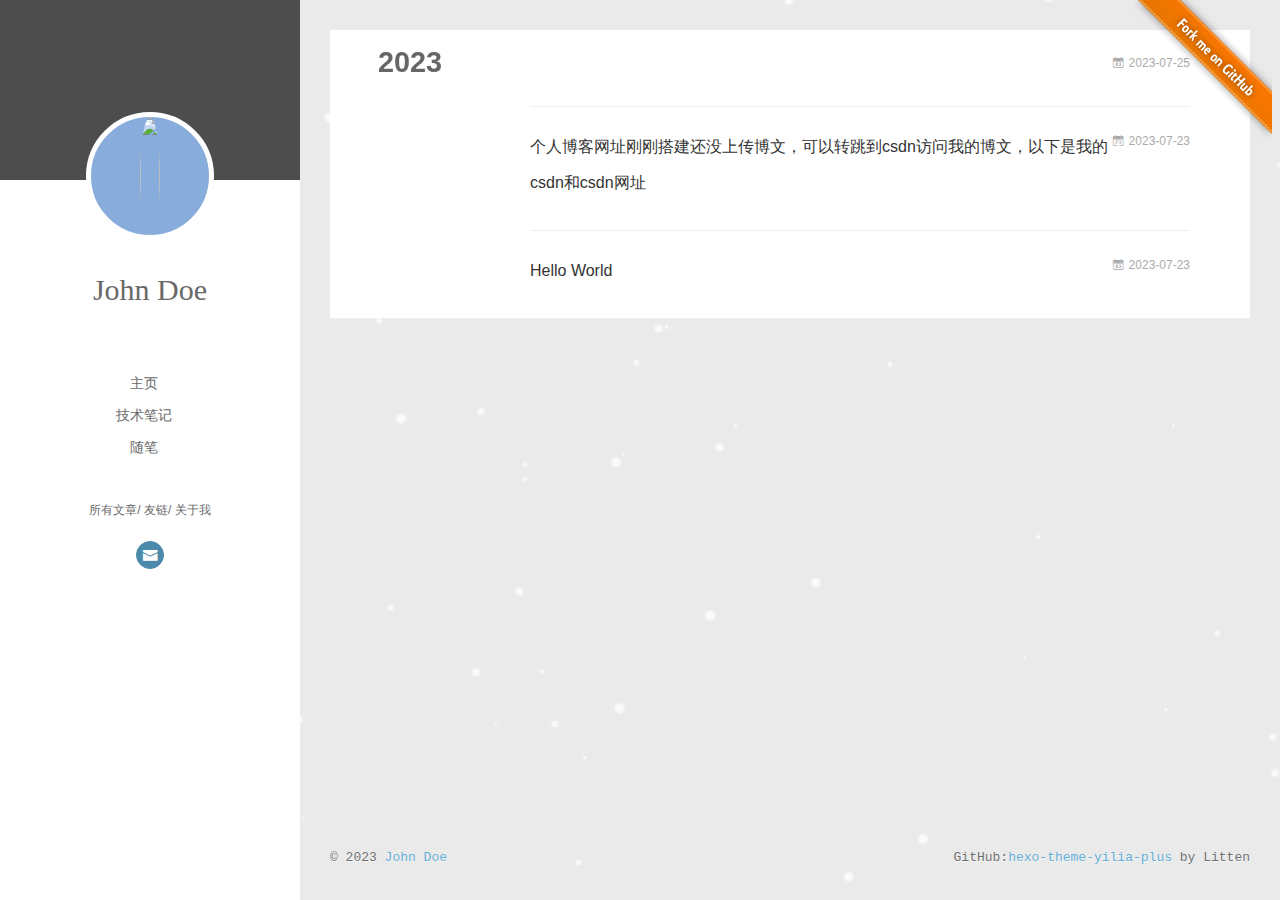
==== archives/index.html @ 444c7e12 "Site updated: 2023-07-25 10:56:53" ====
<!DOCTYPE html>
<html>
<head>
  <meta charset="utf-8">
  
  <meta name="renderer" content="webkit">
  <meta http-equiv="X-UA-Compatible" content="IE=edge" >
  <link rel="dns-prefetch" href="http://example.com">
  <title>Archives | xiaoliu</title>
  <meta name="generator" content="hexo-theme-yilia-plus">
  <meta name="viewport" content="width=device-width, initial-scale=1, maximum-scale=1">
  
  <meta property="og:type" content="website">
<meta property="og:title" content="xiaoliu">
<meta property="og:url" content="http://example.com/archives/index.html">
<meta property="og:site_name" content="xiaoliu">
<meta property="og:locale" content="zh_CN">
<meta property="article:author" content="John Doe">
<meta name="twitter:card" content="summary">
  
    <link rel="alternative" href="/atom.xml" title="xiaoliu" type="application/atom+xml">
  
  
    <link rel="icon" href="/favicon.ico">
  
  
    <link rel="apple-touch-icon" href="/apple-touch-icon-180x180.png">
  
  <link rel="stylesheet" type="text/css" href="/./main.a5fda8.css">
  <style type="text/css">
    
    #container.show {
      background: linear-gradient(200deg,#a0cfe4,#e8c37e);
    }
  </style>
  

  

  
    
 	  <script src="/lib/clickLove.js"></script>
  
  


  

</head>

<body>
  <div id="container" q-class="show:isCtnShow">
    <canvas id="anm-canvas" class="anm-canvas"></canvas>
    <div class="left-col" q-class="show:isShow">
      


<div class="overlay" style="background: #4d4d4d;"></div>
<div class="intrude-less">
	<header id="header" class="inner">
		<a href="/" class="profilepic">
			<img src="/../img/19.jpg" class="js-avatar">
		</a>
		<hgroup>
			<h1 class="header-author"><a href="/">John Doe</a></h1>
		</hgroup>
		

		<nav class="header-menu">
			<ul>
			
				<li><a href="/" target="_blank">主页</a></li>
			
				<li><a href="https://blog.csdn.net/m0_53732433?type=blog" target="_blank">技术笔记</a></li>
			
				<li><a href="/tags/%E9%9A%8F%E7%AC%94/" target="_blank">随笔</a></li>
			
			</ul>
		</nav>
		<nav class="header-smart-menu">
			
				
					<a q-on="click: openSlider(e, 'innerArchive')" href="javascript:void(0)">所有文章</a>
				
			
				
					<a q-on="click: openSlider(e, 'friends')" href="javascript:void(0)">友链</a>
				
			
				
					<a q-on="click: openSlider(e, 'aboutme')" href="javascript:void(0)">关于我</a>
				
			
		</nav>
		<nav class="header-nav">
			<div class="social">
				
					
						<a class="mail" href="mailto:2760598291@qq.com" 
												title="邮件联系" target="_blank"><i class="icon-mail"></i></a>
					
				
			</div>
		
		</nav>
	</header>		
</div>

    </div>
    <div class="mid-col" q-class="show:isShow,hide:isShow|isFalse">
      
      
      <a class="forkMe" style="position:absolute;z-index:999;top:0;right:0.5em;" 
        href="https://github.com/xiaoliu1688" target="_blank">
        <img src="/img/forkme.png"
          class="attachment-full size-full" alt="Fork me on GitHub" data-recalc-dims="1"></a>
      
      
<nav id="mobile-nav">
  	<div class="overlay js-overlay" style="background: #4d4d4d"></div>
	<div class="btnctn js-mobile-btnctn">
  		<div class="slider-trigger list" q-on="click: openSlider(e)"><i class="icon icon-sort"></i></div>
	</div>
	<div class="intrude-less">
		<header id="header" class="inner">
			<div class="profilepic">
				<a href="/">
					<img src="/../img/19.jpg" class="js-avatar">
				</a>
			</div>
			<hgroup>
			  <h1 class="header-author js-header-author">John Doe</h1>
			</hgroup>
			
			
			
				
			
				
			
				
			
			
			
			<nav class="header-nav">
				<div class="social">
					
						
						<a class="mail" target="_blank" 
							href="mailto:2760598291@qq.com" title="邮件联系"><i class="icon-mail"></i></a>
						
					
				</div>
			</nav>

			<nav class="header-menu js-header-menu">
				<ul style="width: 70%">
				
				
					<li style="width: 33.333333333333336%"><a href="/">主页</a></li>
		        
					<li style="width: 33.333333333333336%"><a target="_blank" rel="noopener" href="https://blog.csdn.net/m0_53732433?type=blog">技术笔记</a></li>
		        
					<li style="width: 33.333333333333336%"><a href="/tags/%E9%9A%8F%E7%AC%94/">随笔</a></li>
		        
				</ul>
			</nav>
		</header>				
	</div>
	<div class="mobile-mask" style="display:none" q-show="isShow"></div>
</nav>

      <div id="wrapper" class="body-wrap">
        <div class="menu-l">
          <div class="canvas-wrap">
            <canvas data-colors="#eaeaea" data-sectionHeight="100" data-contentId="js-content" id="myCanvas1"
              class="anm-canvas"></canvas>
          </div>
          <div id="js-content" class="content-ll">
            
  
  
    
    
      
      
      <section class="archives-wrap">
        <div class="archive-year-wrap">
          <a href="/archives/2023" class="archive-year">2023</a>
        </div>
        <div class="archives">
    
    <article class="archive-article archive-type-post">
  <div class="archive-article-inner">
    <header class="archive-article-header">
      	<div class="article-meta">
	      	
<a href="/2023/07/25/%E5%85%B3%E4%BA%8E%E6%88%91%E7%9A%84%E7%BD%91%E5%9D%80/" class="archive-article-date">
        <time datetime="2023-07-24T17:22:08.532Z" itemprop="datePublished"><i class="icon-calendar icon"></i>2023-07-25</time>
</a>

        </div>
    	 

        <div class="article-info info-on-right">
          
          

        </div>
        <div class="clearfix"></div>
    </header>
  </div>
</article>
  
    
    
    <article class="archive-article archive-type-post">
  <div class="archive-article-inner">
    <header class="archive-article-header">
      	<div class="article-meta">
	      	
<a href="/2023/07/23/%E6%88%91%E7%9A%84%E7%AC%AC%E4%B8%80%E7%AF%87%E5%8D%9A%E5%AE%A2/" class="archive-article-date">
        <time datetime="2023-07-23T13:04:51.000Z" itemprop="datePublished"><i class="icon-calendar icon"></i>2023-07-23</time>
</a>

        </div>
    	 
  
    <h1 itemprop="name">
	
	  <a class="archive-article-title" href="/2023/07/23/%E6%88%91%E7%9A%84%E7%AC%AC%E4%B8%80%E7%AF%87%E5%8D%9A%E5%AE%A2/" target="_blank">个人博客网址刚刚搭建还没上传博文，可以转跳到csdn访问我的博文，以下是我的csdn和csdn网址</a>
  
    </h1>
  


        <div class="article-info info-on-right">
          
          

        </div>
        <div class="clearfix"></div>
    </header>
  </div>
</article>
  
    
    
    <article class="archive-article archive-type-post">
  <div class="archive-article-inner">
    <header class="archive-article-header">
      	<div class="article-meta">
	      	
<a href="/2023/07/23/hello-world/" class="archive-article-date">
        <time datetime="2023-07-23T11:55:36.486Z" itemprop="datePublished"><i class="icon-calendar icon"></i>2023-07-23</time>
</a>

        </div>
    	 
  
    <h1 itemprop="name">
	
	  <a class="archive-article-title" href="/2023/07/23/hello-world/" target="_blank">Hello World</a>
  
    </h1>
  


        <div class="article-info info-on-right">
          
          

        </div>
        <div class="clearfix"></div>
    </header>
  </div>
</article>
  
  
    </div></section>
  

    


          </div>
        </div>
      </div>
      <footer id="footer">
  <div class="outer">
    <div id="footer-info">
    	<div class="footer-left">
    		&copy; 2023 <a href="http://example.com/" target="_blank">John Doe</a>
    	</div>
      	<div class="footer-right">
			
			
      		GitHub:<a href="https://github.com/JoeyBling/hexo-theme-yilia-plus" target="_blank">hexo-theme-yilia-plus</a> by Litten
      	</div>
    </div>
  </div>
  
  
	<script src="/lib/busuanzi.pure.js"></script>
	
  
  
	
	<span id="busuanzi_container_site_pv" style="display:none">
		本站总访问量<span id="busuanzi_value_site_pv"></span>次	
	        <span class="post-meta-divider" >|</span>
	</span>
  	<span id="busuanzi_container_site_uv" style='display:none'>
  		本站访客数<span id="busuanzi_value_site_uv"></span>人
  	</span>
  
</footer>

    </div>
    <script>
	var yiliaConfig = {
		mathjax: true,
		isHome: false,
		isPost: false,
		isArchive: true,
		isTag: false,
		isCategory: false,
		open_in_new: true,
		toc_hide_index: true,
		root: "/",
		innerArchive: true,
		showTags: true
	}
</script>

<script>!function(r){function e(t){if(i[t])return i[t].exports;var n=i[t]={exports:{},id:t,loaded:!1};return r[t].call(n.exports,n,n.exports,e),n.loaded=!0,n.exports}var i={};e.m=r,e.c=i,e.p="./",e(0)}([function(t,n,r){r(208),t.exports=r(205)},function(t,n,r){var d=r(3),y=r(46),g=r(26),b=r(27),x=r(47),m="prototype",S=function(t,n,r){var e,i,o,u,c=t&S.F,f=t&S.G,a=t&S.S,s=t&S.P,l=t&S.B,h=f?d:a?d[n]||(d[n]={}):(d[n]||{})[m],v=f?y:y[n]||(y[n]={}),p=v[m]||(v[m]={});for(e in f&&(r=n),r)o=((i=!c&&h&&void 0!==h[e])?h:r)[e],u=l&&i?x(o,d):s&&"function"==typeof o?x(Function.call,o):o,h&&b(h,e,o,t&S.U),v[e]!=o&&g(v,e,u),s&&p[e]!=o&&(p[e]=o)};d.core=y,S.F=1,S.G=2,S.S=4,S.P=8,S.B=16,S.W=32,S.U=64,S.R=128,t.exports=S},function(t,n,r){var e=r(5);t.exports=function(t){if(!e(t))throw TypeError(t+" is not an object!");return t}},function(t,n){var r=t.exports="undefined"!=typeof window&&window.Math==Math?window:"undefined"!=typeof self&&self.Math==Math?self:Function("return this")();"number"==typeof __g&&(__g=r)},function(t,n){t.exports=function(t){try{return!!t()}catch(t){return!0}}},function(t,n){t.exports=function(t){return"object"==typeof t?null!==t:"function"==typeof t}},function(t,n){var r=t.exports="undefined"!=typeof window&&window.Math==Math?window:"undefined"!=typeof self&&self.Math==Math?self:Function("return this")();"number"==typeof __g&&(__g=r)},function(t,n,r){var e=r(118)("wks"),i=r(79),o=r(3).Symbol,u="function"==typeof o;(t.exports=function(t){return e[t]||(e[t]=u&&o[t]||(u?o:i)("Symbol."+t))}).store=e},function(t,n,r){var e=r(49),i=Math.min;t.exports=function(t){return 0<t?i(e(t),9007199254740991):0}},function(t,n){var r={}.hasOwnProperty;t.exports=function(t,n){return r.call(t,n)}},function(t,n,r){t.exports=!r(4)(function(){return 7!=Object.defineProperty({},"a",{get:function(){return 7}}).a})},function(t,n,r){var e=r(2),i=r(174),o=r(53),u=Object.defineProperty;n.f=r(10)?Object.defineProperty:function(t,n,r){if(e(t),n=o(n,!0),e(r),i)try{return u(t,n,r)}catch(t){}if("get"in r||"set"in r)throw TypeError("Accessors not supported!");return"value"in r&&(t[n]=r.value),t}},function(t,n,r){t.exports=!r(20)(function(){return 7!=Object.defineProperty({},"a",{get:function(){return 7}}).a})},function(t,n,r){var e=r(14),i=r(24);t.exports=r(12)?function(t,n,r){return e.f(t,n,i(1,r))}:function(t,n,r){return t[n]=r,t}},function(t,n,r){var e=r(22),i=r(60),o=r(42),u=Object.defineProperty;n.f=r(12)?Object.defineProperty:function(t,n,r){if(e(t),n=o(n,!0),e(r),i)try{return u(t,n,r)}catch(t){}if("get"in r||"set"in r)throw TypeError("Accessors not supported!");return"value"in r&&(t[n]=r.value),t}},function(t,n,r){var e=r(96),i=r(34);t.exports=function(t){return e(i(t))}},function(t,n,r){var e=r(40)("wks"),i=r(25),o=r(6).Symbol,u="function"==typeof o;(t.exports=function(t){return e[t]||(e[t]=u&&o[t]||(u?o:i)("Symbol."+t))}).store=e},function(t,n,r){var e=r(51);t.exports=function(t){return Object(e(t))}},function(t,n){t.exports=function(t){return"object"==typeof t?null!==t:"function"==typeof t}},function(t,n){var r=t.exports={version:"2.6.9"};"number"==typeof __e&&(__e=r)},function(t,n){t.exports=function(t){try{return!!t()}catch(t){return!0}}},function(t,n){t.exports=function(t){if("function"!=typeof t)throw TypeError(t+" is not a function!");return t}},function(t,n,r){var e=r(18);t.exports=function(t){if(!e(t))throw TypeError(t+" is not an object!");return t}},function(t,n){t.exports=!0},function(t,n){t.exports=function(t,n){return{enumerable:!(1&t),configurable:!(2&t),writable:!(4&t),value:n}}},function(t,n){var r=0,e=Math.random();t.exports=function(t){return"Symbol(".concat(void 0===t?"":t,")_",(++r+e).toString(36))}},function(t,n,r){var e=r(11),i=r(75);t.exports=r(10)?function(t,n,r){return e.f(t,n,i(1,r))}:function(t,n,r){return t[n]=r,t}},function(t,n,r){var o=r(3),u=r(26),c=r(30),f=r(79)("src"),e=r(219),i="toString",a=(""+e).split(i);r(46).inspectSource=function(t){return e.call(t)},(t.exports=function(t,n,r,e){var i="function"==typeof r;i&&(c(r,"name")||u(r,"name",n)),t[n]!==r&&(i&&(c(r,f)||u(r,f,t[n]?""+t[n]:a.join(String(n)))),t===o?t[n]=r:e?t[n]?t[n]=r:u(t,n,r):(delete t[n],u(t,n,r)))})(Function.prototype,i,function(){return"function"==typeof this&&this[f]||e.call(this)})},function(t,n,r){var e=r(1),i=r(4),u=r(51),c=/"/g,o=function(t,n,r,e){var i=String(u(t)),o="<"+n;return""!==r&&(o+=" "+r+'="'+String(e).replace(c,"&quot;")+'"'),o+">"+i+"</"+n+">"};t.exports=function(n,t){var r={};r[n]=t(o),e(e.P+e.F*i(function(){var t=""[n]('"');return t!==t.toLowerCase()||3<t.split('"').length}),"String",r)}},function(t,n,r){var e=r(65),i=r(35);t.exports=Object.keys||function(t){return e(t,i)}},function(t,n){var r={}.hasOwnProperty;t.exports=function(t,n){return r.call(t,n)}},function(t,n,r){var e=r(117),i=r(75),o=r(33),u=r(53),c=r(30),f=r(174),a=Object.getOwnPropertyDescriptor;n.f=r(10)?a:function(t,n){if(t=o(t),n=u(n,!0),f)try{return a(t,n)}catch(t){}if(c(t,n))return i(!e.f.call(t,n),t[n])}},function(t,n,r){var e=r(30),i=r(17),o=r(154)("IE_PROTO"),u=Object.prototype;t.exports=Object.getPrototypeOf||function(t){return t=i(t),e(t,o)?t[o]:"function"==typeof t.constructor&&t instanceof t.constructor?t.constructor.prototype:t instanceof Object?u:null}},function(t,n,r){var e=r(116),i=r(51);t.exports=function(t){return e(i(t))}},function(t,n){t.exports=function(t){if(null==t)throw TypeError("Can't call method on  "+t);return t}},function(t,n){t.exports="constructor,hasOwnProperty,isPrototypeOf,propertyIsEnumerable,toLocaleString,toString,valueOf".split(",")},function(t,n){t.exports={}},function(t,n){n.f={}.propertyIsEnumerable},function(t,n,r){var e=r(14).f,i=r(9),o=r(16)("toStringTag");t.exports=function(t,n,r){t&&!i(t=r?t:t.prototype,o)&&e(t,o,{configurable:!0,value:n})}},function(t,n,r){var e=r(40)("keys"),i=r(25);t.exports=function(t){return e[t]||(e[t]=i(t))}},function(t,n,r){var e=r(19),i=r(6),o="__core-js_shared__",u=i[o]||(i[o]={});(t.exports=function(t,n){return u[t]||(u[t]=void 0!==n?n:{})})("versions",[]).push({version:e.version,mode:r(23)?"pure":"global",copyright:"© 2019 Denis Pushkarev (zloirock.ru)"})},function(t,n){var r=Math.ceil,e=Math.floor;t.exports=function(t){return isNaN(t=+t)?0:(0<t?e:r)(t)}},function(t,n,r){var i=r(18);t.exports=function(t,n){if(!i(t))return t;var r,e;if(n&&"function"==typeof(r=t.toString)&&!i(e=r.call(t)))return e;if("function"==typeof(r=t.valueOf)&&!i(e=r.call(t)))return e;if(!n&&"function"==typeof(r=t.toString)&&!i(e=r.call(t)))return e;throw TypeError("Can't convert object to primitive value")}},function(t,n,r){var e=r(6),i=r(19),o=r(23),u=r(44),c=r(14).f;t.exports=function(t){var n=i.Symbol||(i.Symbol=o?{}:e.Symbol||{});"_"==t.charAt(0)||t in n||c(n,t,{value:u.f(t)})}},function(t,n,r){n.f=r(16)},function(t,n){var r={}.toString;t.exports=function(t){return r.call(t).slice(8,-1)}},function(t,n){var r=t.exports={version:"2.6.9"};"number"==typeof __e&&(__e=r)},function(t,n,r){var o=r(21);t.exports=function(e,i,t){if(o(e),void 0===i)return e;switch(t){case 1:return function(t){return e.call(i,t)};case 2:return function(t,n){return e.call(i,t,n)};case 3:return function(t,n,r){return e.call(i,t,n,r)}}return function(){return e.apply(i,arguments)}}},function(t,n,r){"use strict";var e=r(4);t.exports=function(t,n){return!!t&&e(function(){n?t.call(null,function(){},1):t.call(null)})}},function(t,n){var r=Math.ceil,e=Math.floor;t.exports=function(t){return isNaN(t=+t)?0:(0<t?e:r)(t)}},function(t,n,r){var x=r(47),m=r(116),S=r(17),w=r(8),e=r(138);t.exports=function(l,t){var h=1==l,v=2==l,p=3==l,d=4==l,y=6==l,g=5==l||y,b=t||e;return function(t,n,r){for(var e,i,o=S(t),u=m(o),c=x(n,r,3),f=w(u.length),a=0,s=h?b(t,f):v?b(t,0):void 0;a<f;a++)if((g||a in u)&&(i=c(e=u[a],a,o),l))if(h)s[a]=i;else if(i)switch(l){case 3:return!0;case 5:return e;case 6:return a;case 2:s.push(e)}else if(d)return!1;return y?-1:p||d?d:s}}},function(t,n){t.exports=function(t){if(null==t)throw TypeError("Can't call method on  "+t);return t}},function(t,n,r){var i=r(1),o=r(46),u=r(4);t.exports=function(t,n){var r=(o.Object||{})[t]||Object[t],e={};e[t]=n(r),i(i.S+i.F*u(function(){r(1)}),"Object",e)}},function(t,n,r){var i=r(5);t.exports=function(t,n){if(!i(t))return t;var r,e;if(n&&"function"==typeof(r=t.toString)&&!i(e=r.call(t)))return e;if("function"==typeof(r=t.valueOf)&&!i(e=r.call(t)))return e;if(!n&&"function"==typeof(r=t.toString)&&!i(e=r.call(t)))return e;throw TypeError("Can't convert object to primitive value")}},function(t,n,r){var d=r(6),y=r(19),g=r(93),b=r(13),x=r(9),m="prototype",S=function(t,n,r){var e,i,o,u=t&S.F,c=t&S.G,f=t&S.S,a=t&S.P,s=t&S.B,l=t&S.W,h=c?y:y[n]||(y[n]={}),v=h[m],p=c?d:f?d[n]:(d[n]||{})[m];for(e in c&&(r=n),r)(i=!u&&p&&void 0!==p[e])&&x(h,e)||(o=i?p[e]:r[e],h[e]=c&&"function"!=typeof p[e]?r[e]:s&&i?g(o,d):l&&p[e]==o?function(e){var t=function(t,n,r){if(this instanceof e){switch(arguments.length){case 0:return new e;case 1:return new e(t);case 2:return new e(t,n)}return new e(t,n,r)}return e.apply(this,arguments)};return t[m]=e[m],t}(o):a&&"function"==typeof o?g(Function.call,o):o,a&&((h.virtual||(h.virtual={}))[e]=o,t&S.R&&v&&!v[e]&&b(v,e,o)))};S.F=1,S.G=2,S.S=4,S.P=8,S.B=16,S.W=32,S.U=64,S.R=128,t.exports=S},function(t,n,r){var e=r(34);t.exports=function(t){return Object(e(t))}},function(t,n,r){var o=r(196),e=r(1),i=r(118)("metadata"),u=i.store||(i.store=new(r(200))),c=function(t,n,r){var e=u.get(t);if(!e){if(!r)return;u.set(t,e=new o)}var i=e.get(n);if(!i){if(!r)return;e.set(n,i=new o)}return i};t.exports={store:u,map:c,has:function(t,n,r){var e=c(n,r,!1);return void 0!==e&&e.has(t)},get:function(t,n,r){var e=c(n,r,!1);return void 0===e?void 0:e.get(t)},set:function(t,n,r,e){c(r,e,!0).set(t,n)},keys:function(t,n){var r=c(t,n,!1),e=[];return r&&r.forEach(function(t,n){e.push(n)}),e},key:function(t){return void 0===t||"symbol"==typeof t?t:String(t)},exp:function(t){e(e.S,"Reflect",t)}}},function(t,n,r){"use strict";if(r(10)){var g=r(68),b=r(3),x=r(4),m=r(1),S=r(132),e=r(159),h=r(47),w=r(70),i=r(75),_=r(26),o=r(76),u=r(49),O=r(8),E=r(194),c=r(78),f=r(53),a=r(30),M=r(81),P=r(5),v=r(17),p=r(145),j=r(72),F=r(32),A=r(73).f,d=r(161),s=r(79),l=r(7),y=r(50),I=r(120),L=r(119),N=r(162),T=r(82),k=r(125),R=r(77),C=r(137),D=r(166),G=r(11),W=r(31),U=G.f,V=W.f,B=b.RangeError,q=b.TypeError,z=b.Uint8Array,K="ArrayBuffer",H="Shared"+K,J="BYTES_PER_ELEMENT",$="prototype",Y=Array[$],X=e.ArrayBuffer,Q=e.DataView,Z=y(0),tt=y(2),nt=y(3),rt=y(4),et=y(5),it=y(6),ot=I(!0),ut=I(!1),ct=N.values,ft=N.keys,at=N.entries,st=Y.lastIndexOf,lt=Y.reduce,ht=Y.reduceRight,vt=Y.join,pt=Y.sort,dt=Y.slice,yt=Y.toString,gt=Y.toLocaleString,bt=l("iterator"),xt=l("toStringTag"),mt=s("typed_constructor"),St=s("def_constructor"),wt=S.CONSTR,_t=S.TYPED,Ot=S.VIEW,Et="Wrong length!",Mt=y(1,function(t,n){return It(L(t,t[St]),n)}),Pt=x(function(){return 1===new z(new Uint16Array([1]).buffer)[0]}),jt=!!z&&!!z[$].set&&x(function(){new z(1).set({})}),Ft=function(t,n){var r=u(t);if(r<0||r%n)throw B("Wrong offset!");return r},At=function(t){if(P(t)&&_t in t)return t;throw q(t+" is not a typed array!")},It=function(t,n){if(!(P(t)&&mt in t))throw q("It is not a typed array constructor!");return new t(n)},Lt=function(t,n){return Nt(L(t,t[St]),n)},Nt=function(t,n){for(var r=0,e=n.length,i=It(t,e);r<e;)i[r]=n[r++];return i},Tt=function(t,n,r){U(t,n,{get:function(){return this._d[r]}})},kt=function(t){var n,r,e,i,o,u,c=v(t),f=arguments.length,a=1<f?arguments[1]:void 0,s=void 0!==a,l=d(c);if(null!=l&&!p(l)){for(u=l.call(c),e=[],n=0;!(o=u.next()).done;n++)e.push(o.value);c=e}for(s&&2<f&&(a=h(a,arguments[2],2)),n=0,r=O(c.length),i=It(this,r);n<r;n++)i[n]=s?a(c[n],n):c[n];return i},Rt=function(){for(var t=0,n=arguments.length,r=It(this,n);t<n;)r[t]=arguments[t++];return r},Ct=!!z&&x(function(){gt.call(new z(1))}),Dt=function(){return gt.apply(Ct?dt.call(At(this)):At(this),arguments)},Gt={copyWithin:function(t,n){return D.call(At(this),t,n,2<arguments.length?arguments[2]:void 0)},every:function(t){return rt(At(this),t,1<arguments.length?arguments[1]:void 0)},fill:function(t){return C.apply(At(this),arguments)},filter:function(t){return Lt(this,tt(At(this),t,1<arguments.length?arguments[1]:void 0))},find:function(t){return et(At(this),t,1<arguments.length?arguments[1]:void 0)},findIndex:function(t){return it(At(this),t,1<arguments.length?arguments[1]:void 0)},forEach:function(t){Z(At(this),t,1<arguments.length?arguments[1]:void 0)},indexOf:function(t){return ut(At(this),t,1<arguments.length?arguments[1]:void 0)},includes:function(t){return ot(At(this),t,1<arguments.length?arguments[1]:void 0)},join:function(t){return vt.apply(At(this),arguments)},lastIndexOf:function(t){return st.apply(At(this),arguments)},map:function(t){return Mt(At(this),t,1<arguments.length?arguments[1]:void 0)},reduce:function(t){return lt.apply(At(this),arguments)},reduceRight:function(t){return ht.apply(At(this),arguments)},reverse:function(){for(var t,n=this,r=At(n).length,e=Math.floor(r/2),i=0;i<e;)t=n[i],n[i++]=n[--r],n[r]=t;return n},some:function(t){return nt(At(this),t,1<arguments.length?arguments[1]:void 0)},sort:function(t){return pt.call(At(this),t)},subarray:function(t,n){var r=At(this),e=r.length,i=c(t,e);return new(L(r,r[St]))(r.buffer,r.byteOffset+i*r.BYTES_PER_ELEMENT,O((void 0===n?e:c(n,e))-i))}},Wt=function(t,n){return Lt(this,dt.call(At(this),t,n))},Ut=function(t){At(this);var n=Ft(arguments[1],1),r=this.length,e=v(t),i=O(e.length),o=0;if(r<i+n)throw B(Et);for(;o<i;)this[n+o]=e[o++]},Vt={entries:function(){return at.call(At(this))},keys:function(){return ft.call(At(this))},values:function(){return ct.call(At(this))}},Bt=function(t,n){return P(t)&&t[_t]&&"symbol"!=typeof n&&n in t&&String(+n)==String(n)},qt=function(t,n){return Bt(t,n=f(n,!0))?i(2,t[n]):V(t,n)},zt=function(t,n,r){return!(Bt(t,n=f(n,!0))&&P(r)&&a(r,"value"))||a(r,"get")||a(r,"set")||r.configurable||a(r,"writable")&&!r.writable||a(r,"enumerable")&&!r.enumerable?U(t,n,r):(t[n]=r.value,t)};wt||(W.f=qt,G.f=zt),m(m.S+m.F*!wt,"Object",{getOwnPropertyDescriptor:qt,defineProperty:zt}),x(function(){yt.call({})})&&(yt=gt=function(){return vt.call(this)});var Kt=o({},Gt);o(Kt,Vt),_(Kt,bt,Vt.values),o(Kt,{slice:Wt,set:Ut,constructor:function(){},toString:yt,toLocaleString:Dt}),Tt(Kt,"buffer","b"),Tt(Kt,"byteOffset","o"),Tt(Kt,"byteLength","l"),Tt(Kt,"length","e"),U(Kt,xt,{get:function(){return this[_t]}}),t.exports=function(t,l,n,o){var h=t+((o=!!o)?"Clamped":"")+"Array",r="get"+t,u="set"+t,v=b[h],c=v||{},e=v&&F(v),i=!v||!S.ABV,f={},a=v&&v[$],p=function(t,i){U(t,i,{get:function(){return t=i,(n=this._d).v[r](t*l+n.o,Pt);var t,n},set:function(t){return n=i,r=t,e=this._d,o&&(r=(r=Math.round(r))<0?0:255<r?255:255&r),void e.v[u](n*l+e.o,r,Pt);var n,r,e},enumerable:!0})};i?(v=n(function(t,n,r,e){w(t,v,h,"_d");var i,o,u,c,f=0,a=0;if(P(n)){if(!(n instanceof X||(c=M(n))==K||c==H))return _t in n?Nt(v,n):kt.call(v,n);i=n,a=Ft(r,l);var s=n.byteLength;if(void 0===e){if(s%l)throw B(Et);if((o=s-a)<0)throw B(Et)}else if(s<(o=O(e)*l)+a)throw B(Et);u=o/l}else u=E(n),i=new X(o=u*l);for(_(t,"_d",{b:i,o:a,l:o,e:u,v:new Q(i)});f<u;)p(t,f++)}),a=v[$]=j(Kt),_(a,"constructor",v)):x(function(){v(1)})&&x(function(){new v(-1)})&&k(function(t){new v,new v(null),new v(1.5),new v(t)},!0)||(v=n(function(t,n,r,e){var i;return w(t,v,h),P(n)?n instanceof X||(i=M(n))==K||i==H?void 0!==e?new c(n,Ft(r,l),e):void 0!==r?new c(n,Ft(r,l)):new c(n):_t in n?Nt(v,n):kt.call(v,n):new c(E(n))}),Z(e!==Function.prototype?A(c).concat(A(e)):A(c),function(t){t in v||_(v,t,c[t])}),v[$]=a,g||(a.constructor=v));var s=a[bt],d=!!s&&("values"==s.name||null==s.name),y=Vt.values;_(v,mt,!0),_(a,_t,h),_(a,Ot,!0),_(a,St,v),(o?new v(1)[xt]==h:xt in a)||U(a,xt,{get:function(){return h}}),f[h]=v,m(m.G+m.W+m.F*(v!=c),f),m(m.S,h,{BYTES_PER_ELEMENT:l}),m(m.S+m.F*x(function(){c.of.call(v,1)}),h,{from:kt,of:Rt}),J in a||_(a,J,l),m(m.P,h,Gt),R(h),m(m.P+m.F*jt,h,{set:Ut}),m(m.P+m.F*!d,h,Vt),g||a.toString==yt||(a.toString=yt),m(m.P+m.F*x(function(){new v(1).slice()}),h,{slice:Wt}),m(m.P+m.F*(x(function(){return[1,2].toLocaleString()!=new v([1,2]).toLocaleString()})||!x(function(){a.toLocaleString.call([1,2])})),h,{toLocaleString:Dt}),T[h]=d?s:y,g||d||_(a,bt,y)}}else t.exports=function(){}},function(t,n){var r={}.toString;t.exports=function(t){return r.call(t).slice(8,-1)}},function(t,n,r){var e=r(18),i=r(6).document,o=e(i)&&e(i.createElement);t.exports=function(t){return o?i.createElement(t):{}}},function(t,n,r){t.exports=!r(12)&&!r(20)(function(){return 7!=Object.defineProperty(r(59)("div"),"a",{get:function(){return 7}}).a})},function(t,n,r){"use strict";var x=r(23),m=r(54),S=r(66),w=r(13),_=r(36),O=r(98),E=r(38),M=r(104),P=r(16)("iterator"),j=!([].keys&&"next"in[].keys()),F="values",A=function(){return this};t.exports=function(t,n,r,e,i,o,u){O(r,n,e);var c,f,a,s=function(t){if(!j&&t in p)return p[t];switch(t){case"keys":case F:return function(){return new r(this,t)}}return function(){return new r(this,t)}},l=n+" Iterator",h=i==F,v=!1,p=t.prototype,d=p[P]||p["@@iterator"]||i&&p[i],y=d||s(i),g=i?h?s("entries"):y:void 0,b="Array"==n&&p.entries||d;if(b&&((a=M(b.call(new t)))!==Object.prototype&&a.next&&(E(a,l,!0),x||"function"==typeof a[P]||w(a,P,A))),h&&d&&d.name!==F&&(v=!0,y=function(){return d.call(this)}),x&&!u||!j&&!v&&p[P]||w(p,P,y),_[n]=y,_[l]=A,i)if(c={values:h?y:s(F),keys:o?y:s("keys"),entries:g},u)for(f in c)f in p||S(p,f,c[f]);else m(m.P+m.F*(j||v),n,c);return c}},function(t,n,e){var i=e(22),o=e(101),u=e(35),c=e(39)("IE_PROTO"),f=function(){},a="prototype",s=function(){var t,n=e(59)("iframe"),r=u.length;for(n.style.display="none",e(95).appendChild(n),n.src="javascript:",(t=n.contentWindow.document).open(),t.write("<script>document.F=Object<\/script>"),t.close(),s=t.F;r--;)delete s[a][u[r]];return s()};t.exports=Object.create||function(t,n){var r;return null!==t?(f[a]=i(t),r=new f,f[a]=null,r[c]=t):r=s(),void 0===n?r:o(r,n)}},function(t,n,r){var e=r(65),i=r(35).concat("length","prototype");n.f=Object.getOwnPropertyNames||function(t){return e(t,i)}},function(t,n){n.f=Object.getOwnPropertySymbols},function(t,n,r){var u=r(9),c=r(15),f=r(92)(!1),a=r(39)("IE_PROTO");t.exports=function(t,n){var r,e=c(t),i=0,o=[];for(r in e)r!=a&&u(e,r)&&o.push(r);for(;n.length>i;)u(e,r=n[i++])&&(~f(o,r)||o.push(r));return o}},function(t,n,r){t.exports=r(13)},function(t,n,r){var e=r(7)("unscopables"),i=Array.prototype;null==i[e]&&r(26)(i,e,{}),t.exports=function(t){i[e][t]=!0}},function(t,n){t.exports=!1},function(t,n,r){var e=r(79)("meta"),i=r(5),o=r(30),u=r(11).f,c=0,f=Object.isExtensible||function(){return!0},a=!r(4)(function(){return f(Object.preventExtensions({}))}),s=function(t){u(t,e,{value:{i:"O"+ ++c,w:{}}})},l=t.exports={KEY:e,NEED:!1,fastKey:function(t,n){if(!i(t))return"symbol"==typeof t?t:("string"==typeof t?"S":"P")+t;if(!o(t,e)){if(!f(t))return"F";if(!n)return"E";s(t)}return t[e].i},getWeak:function(t,n){if(!o(t,e)){if(!f(t))return!0;if(!n)return!1;s(t)}return t[e].w},onFreeze:function(t){return a&&l.NEED&&f(t)&&!o(t,e)&&s(t),t}}},function(t,n){t.exports=function(t,n,r,e){if(!(t instanceof n)||void 0!==e&&e in t)throw TypeError(r+": incorrect invocation!");return t}},function(t,n,r){var h=r(47),v=r(177),p=r(145),d=r(2),y=r(8),g=r(161),b={},x={};(n=t.exports=function(t,n,r,e,i){var o,u,c,f,a=i?function(){return t}:g(t),s=h(r,e,n?2:1),l=0;if("function"!=typeof a)throw TypeError(t+" is not iterable!");if(p(a)){for(o=y(t.length);l<o;l++)if((f=n?s(d(u=t[l])[0],u[1]):s(t[l]))===b||f===x)return f}else for(c=a.call(t);!(u=c.next()).done;)if((f=v(c,s,u.value,n))===b||f===x)return f}).BREAK=b,n.RETURN=x},function(t,n,e){var i=e(2),o=e(183),u=e(141),c=e(154)("IE_PROTO"),f=function(){},a="prototype",s=function(){var t,n=e(140)("iframe"),r=u.length;for(n.style.display="none",e(143).appendChild(n),n.src="javascript:",(t=n.contentWindow.document).open(),t.write("<script>document.F=Object<\/script>"),t.close(),s=t.F;r--;)delete s[a][u[r]];return s()};t.exports=Object.create||function(t,n){var r;return null!==t?(f[a]=i(t),r=new f,f[a]=null,r[c]=t):r=s(),void 0===n?r:o(r,n)}},function(t,n,r){var e=r(185),i=r(141).concat("length","prototype");n.f=Object.getOwnPropertyNames||function(t){return e(t,i)}},function(t,n,r){var e=r(185),i=r(141);t.exports=Object.keys||function(t){return e(t,i)}},function(t,n){t.exports=function(t,n){return{enumerable:!(1&t),configurable:!(2&t),writable:!(4&t),value:n}}},function(t,n,r){var i=r(27);t.exports=function(t,n,r){for(var e in n)i(t,e,n[e],r);return t}},function(t,n,r){"use strict";var e=r(3),i=r(11),o=r(10),u=r(7)("species");t.exports=function(t){var n=e[t];o&&n&&!n[u]&&i.f(n,u,{configurable:!0,get:function(){return this}})}},function(t,n,r){var e=r(49),i=Math.max,o=Math.min;t.exports=function(t,n){return(t=e(t))<0?i(t+n,0):o(t,n)}},function(t,n){var r=0,e=Math.random();t.exports=function(t){return"Symbol(".concat(void 0===t?"":t,")_",(++r+e).toString(36))}},function(t,n,r){var e=r(5);t.exports=function(t,n){if(!e(t)||t._t!==n)throw TypeError("Incompatible receiver, "+n+" required!");return t}},function(t,n,r){var i=r(45),o=r(7)("toStringTag"),u="Arguments"==i(function(){return arguments}());t.exports=function(t){var n,r,e;return void 0===t?"Undefined":null===t?"Null":"string"==typeof(r=function(t,n){try{return t[n]}catch(t){}}(n=Object(t),o))?r:u?i(n):"Object"==(e=i(n))&&"function"==typeof n.callee?"Arguments":e}},function(t,n){t.exports={}},function(t,n,r){var e=r(11).f,i=r(30),o=r(7)("toStringTag");t.exports=function(t,n,r){t&&!i(t=r?t:t.prototype,o)&&e(t,o,{configurable:!0,value:n})}},function(t,n,r){var u=r(1),e=r(51),c=r(4),f=r(157),i="["+f+"]",o=RegExp("^"+i+i+"*"),a=RegExp(i+i+"*$"),s=function(t,n,r){var e={},i=c(function(){return!!f[t]()||"​"!="​"[t]()}),o=e[t]=i?n(l):f[t];r&&(e[r]=o),u(u.P+u.F*i,"String",e)},l=s.trim=function(t,n){return t=String(e(t)),1&n&&(t=t.replace(o,"")),2&n&&(t=t.replace(a,"")),t};t.exports=s},function(t,n,r){t.exports={default:r(88),__esModule:!0}},function(t,n,r){t.exports={default:r(89),__esModule:!0}},function(t,n,r){"use strict";function e(t){return t&&t.__esModule?t:{default:t}}n.__esModule=!0;var i=e(r(86)),o=e(r(85)),u="function"==typeof o.default&&"symbol"==typeof i.default?function(t){return typeof t}:function(t){return t&&"function"==typeof o.default&&t.constructor===o.default&&t!==o.default.prototype?"symbol":typeof t};n.default="function"==typeof o.default&&"symbol"===u(i.default)?function(t){return void 0===t?"undefined":u(t)}:function(t){return t&&"function"==typeof o.default&&t.constructor===o.default&&t!==o.default.prototype?"symbol":void 0===t?"undefined":u(t)}},function(t,n,r){r(111),r(109),r(112),r(113),t.exports=r(19).Symbol},function(t,n,r){r(110),r(114),t.exports=r(44).f("iterator")},function(t,n){t.exports=function(t){if("function"!=typeof t)throw TypeError(t+" is not a function!");return t}},function(t,n){t.exports=function(){}},function(t,n,r){var f=r(15),a=r(107),s=r(106);t.exports=function(c){return function(t,n,r){var e,i=f(t),o=a(i.length),u=s(r,o);if(c&&n!=n){for(;u<o;)if((e=i[u++])!=e)return!0}else for(;u<o;u++)if((c||u in i)&&i[u]===n)return c||u||0;return!c&&-1}}},function(t,n,r){var o=r(90);t.exports=function(e,i,t){if(o(e),void 0===i)return e;switch(t){case 1:return function(t){return e.call(i,t)};case 2:return function(t,n){return e.call(i,t,n)};case 3:return function(t,n,r){return e.call(i,t,n,r)}}return function(){return e.apply(i,arguments)}}},function(t,n,r){var c=r(29),f=r(64),a=r(37);t.exports=function(t){var n=c(t),r=f.f;if(r)for(var e,i=r(t),o=a.f,u=0;i.length>u;)o.call(t,e=i[u++])&&n.push(e);return n}},function(t,n,r){var e=r(6).document;t.exports=e&&e.documentElement},function(t,n,r){var e=r(58);t.exports=Object("z").propertyIsEnumerable(0)?Object:function(t){return"String"==e(t)?t.split(""):Object(t)}},function(t,n,r){var e=r(58);t.exports=Array.isArray||function(t){return"Array"==e(t)}},function(t,n,r){"use strict";var e=r(62),i=r(24),o=r(38),u={};r(13)(u,r(16)("iterator"),function(){return this}),t.exports=function(t,n,r){t.prototype=e(u,{next:i(1,r)}),o(t,n+" Iterator")}},function(t,n){t.exports=function(t,n){return{value:n,done:!!t}}},function(t,n,r){var e=r(25)("meta"),i=r(18),o=r(9),u=r(14).f,c=0,f=Object.isExtensible||function(){return!0},a=!r(20)(function(){return f(Object.preventExtensions({}))}),s=function(t){u(t,e,{value:{i:"O"+ ++c,w:{}}})},l=t.exports={KEY:e,NEED:!1,fastKey:function(t,n){if(!i(t))return"symbol"==typeof t?t:("string"==typeof t?"S":"P")+t;if(!o(t,e)){if(!f(t))return"F";if(!n)return"E";s(t)}return t[e].i},getWeak:function(t,n){if(!o(t,e)){if(!f(t))return!0;if(!n)return!1;s(t)}return t[e].w},onFreeze:function(t){return a&&l.NEED&&f(t)&&!o(t,e)&&s(t),t}}},function(t,n,r){var u=r(14),c=r(22),f=r(29);t.exports=r(12)?Object.defineProperties:function(t,n){c(t);for(var r,e=f(n),i=e.length,o=0;o<i;)u.f(t,r=e[o++],n[r]);return t}},function(t,n,r){var e=r(37),i=r(24),o=r(15),u=r(42),c=r(9),f=r(60),a=Object.getOwnPropertyDescriptor;n.f=r(12)?a:function(t,n){if(t=o(t),n=u(n,!0),f)try{return a(t,n)}catch(t){}if(c(t,n))return i(!e.f.call(t,n),t[n])}},function(t,n,r){var e=r(15),i=r(63).f,o={}.toString,u="object"==typeof window&&window&&Object.getOwnPropertyNames?Object.getOwnPropertyNames(window):[];t.exports.f=function(t){return u&&"[object Window]"==o.call(t)?function(t){try{return i(t)}catch(t){return u.slice()}}(t):i(e(t))}},function(t,n,r){var e=r(9),i=r(55),o=r(39)("IE_PROTO"),u=Object.prototype;t.exports=Object.getPrototypeOf||function(t){return t=i(t),e(t,o)?t[o]:"function"==typeof t.constructor&&t instanceof t.constructor?t.constructor.prototype:t instanceof Object?u:null}},function(t,n,r){var f=r(41),a=r(34);t.exports=function(c){return function(t,n){var r,e,i=String(a(t)),o=f(n),u=i.length;return o<0||u<=o?c?"":void 0:(r=i.charCodeAt(o))<55296||56319<r||o+1===u||(e=i.charCodeAt(o+1))<56320||57343<e?c?i.charAt(o):r:c?i.slice(o,o+2):e-56320+(r-55296<<10)+65536}}},function(t,n,r){var e=r(41),i=Math.max,o=Math.min;t.exports=function(t,n){return(t=e(t))<0?i(t+n,0):o(t,n)}},function(t,n,r){var e=r(41),i=Math.min;t.exports=function(t){return 0<t?i(e(t),9007199254740991):0}},function(t,n,r){"use strict";var e=r(91),i=r(99),o=r(36),u=r(15);t.exports=r(61)(Array,"Array",function(t,n){this._t=u(t),this._i=0,this._k=n},function(){var t=this._t,n=this._k,r=this._i++;return!t||r>=t.length?(this._t=void 0,i(1)):i(0,"keys"==n?r:"values"==n?t[r]:[r,t[r]])},"values"),o.Arguments=o.Array,e("keys"),e("values"),e("entries")},function(t,n){},function(t,n,r){"use strict";var e=r(105)(!0);r(61)(String,"String",function(t){this._t=String(t),this._i=0},function(){var t,n=this._t,r=this._i;return r>=n.length?{value:void 0,done:!0}:(t=e(n,r),this._i+=t.length,{value:t,done:!1})})},function(t,n,r){"use strict";var e=r(6),u=r(9),i=r(12),o=r(54),c=r(66),f=r(100).KEY,a=r(20),s=r(40),l=r(38),h=r(25),v=r(16),p=r(44),d=r(43),y=r(94),g=r(97),b=r(22),x=r(18),m=r(55),S=r(15),w=r(42),_=r(24),O=r(62),E=r(103),M=r(102),P=r(64),j=r(14),F=r(29),A=M.f,I=j.f,L=E.f,N=e.Symbol,T=e.JSON,k=T&&T.stringify,R="prototype",C=v("_hidden"),D=v("toPrimitive"),G={}.propertyIsEnumerable,W=s("symbol-registry"),U=s("symbols"),V=s("op-symbols"),B=Object[R],q="function"==typeof N&&!!P.f,z=e.QObject,K=!z||!z[R]||!z[R].findChild,H=i&&a(function(){return 7!=O(I({},"a",{get:function(){return I(this,"a",{value:7}).a}})).a})?function(t,n,r){var e=A(B,n);e&&delete B[n],I(t,n,r),e&&t!==B&&I(B,n,e)}:I,J=function(t){var n=U[t]=O(N[R]);return n._k=t,n},$=q&&"symbol"==typeof N.iterator?function(t){return"symbol"==typeof t}:function(t){return t instanceof N},Y=function(t,n,r){return t===B&&Y(V,n,r),b(t),n=w(n,!0),b(r),u(U,n)?(r.enumerable?(u(t,C)&&t[C][n]&&(t[C][n]=!1),r=O(r,{enumerable:_(0,!1)})):(u(t,C)||I(t,C,_(1,{})),t[C][n]=!0),H(t,n,r)):I(t,n,r)},X=function(t,n){b(t);for(var r,e=y(n=S(n)),i=0,o=e.length;i<o;)Y(t,r=e[i++],n[r]);return t},Q=function(t){var n=G.call(this,t=w(t,!0));return!(this===B&&u(U,t)&&!u(V,t))&&(!(n||!u(this,t)||!u(U,t)||u(this,C)&&this[C][t])||n)},Z=function(t,n){if(t=S(t),n=w(n,!0),t!==B||!u(U,n)||u(V,n)){var r=A(t,n);return!r||!u(U,n)||u(t,C)&&t[C][n]||(r.enumerable=!0),r}},tt=function(t){for(var n,r=L(S(t)),e=[],i=0;r.length>i;)u(U,n=r[i++])||n==C||n==f||e.push(n);return e},nt=function(t){for(var n,r=t===B,e=L(r?V:S(t)),i=[],o=0;e.length>o;)!u(U,n=e[o++])||r&&!u(B,n)||i.push(U[n]);return i};q||(c((N=function(){if(this instanceof N)throw TypeError("Symbol is not a constructor!");var n=h(0<arguments.length?arguments[0]:void 0),r=function(t){this===B&&r.call(V,t),u(this,C)&&u(this[C],n)&&(this[C][n]=!1),H(this,n,_(1,t))};return i&&K&&H(B,n,{configurable:!0,set:r}),J(n)})[R],"toString",function(){return this._k}),M.f=Z,j.f=Y,r(63).f=E.f=tt,r(37).f=Q,P.f=nt,i&&!r(23)&&c(B,"propertyIsEnumerable",Q,!0),p.f=function(t){return J(v(t))}),o(o.G+o.W+o.F*!q,{Symbol:N});for(var rt="hasInstance,isConcatSpreadable,iterator,match,replace,search,species,split,toPrimitive,toStringTag,unscopables".split(","),et=0;rt.length>et;)v(rt[et++]);for(var it=F(v.store),ot=0;it.length>ot;)d(it[ot++]);o(o.S+o.F*!q,"Symbol",{for:function(t){return u(W,t+="")?W[t]:W[t]=N(t)},keyFor:function(t){if(!$(t))throw TypeError(t+" is not a symbol!");for(var n in W)if(W[n]===t)return n},useSetter:function(){K=!0},useSimple:function(){K=!1}}),o(o.S+o.F*!q,"Object",{create:function(t,n){return void 0===n?O(t):X(O(t),n)},defineProperty:Y,defineProperties:X,getOwnPropertyDescriptor:Z,getOwnPropertyNames:tt,getOwnPropertySymbols:nt});var ut=a(function(){P.f(1)});o(o.S+o.F*ut,"Object",{getOwnPropertySymbols:function(t){return P.f(m(t))}}),T&&o(o.S+o.F*(!q||a(function(){var t=N();return"[null]"!=k([t])||"{}"!=k({a:t})||"{}"!=k(Object(t))})),"JSON",{stringify:function(t){for(var n,r,e=[t],i=1;arguments.length>i;)e.push(arguments[i++]);if(r=n=e[1],(x(n)||void 0!==t)&&!$(t))return g(n)||(n=function(t,n){if("function"==typeof r&&(n=r.call(this,t,n)),!$(n))return n}),e[1]=n,k.apply(T,e)}}),N[R][D]||r(13)(N[R],D,N[R].valueOf),l(N,"Symbol"),l(Math,"Math",!0),l(e.JSON,"JSON",!0)},function(t,n,r){r(43)("asyncIterator")},function(t,n,r){r(43)("observable")},function(t,n,r){r(108);for(var e=r(6),i=r(13),o=r(36),u=r(16)("toStringTag"),c="CSSRuleList,CSSStyleDeclaration,CSSValueList,ClientRectList,DOMRectList,DOMStringList,DOMTokenList,DataTransferItemList,FileList,HTMLAllCollection,HTMLCollection,HTMLFormElement,HTMLSelectElement,MediaList,MimeTypeArray,NamedNodeMap,NodeList,PaintRequestList,Plugin,PluginArray,SVGLengthList,SVGNumberList,SVGPathSegList,SVGPointList,SVGStringList,SVGTransformList,SourceBufferList,StyleSheetList,TextTrackCueList,TextTrackList,TouchList".split(","),f=0;f<c.length;f++){var a=c[f],s=e[a],l=s&&s.prototype;l&&!l[u]&&i(l,u,a),o[a]=o.Array}},function(t,n,r){"use strict";var e=r(2);t.exports=function(){var t=e(this),n="";return t.global&&(n+="g"),t.ignoreCase&&(n+="i"),t.multiline&&(n+="m"),t.unicode&&(n+="u"),t.sticky&&(n+="y"),n}},function(t,n,r){var e=r(45);t.exports=Object("z").propertyIsEnumerable(0)?Object:function(t){return"String"==e(t)?t.split(""):Object(t)}},function(t,n){n.f={}.propertyIsEnumerable},function(t,n,r){var e=r(46),i=r(3),o="__core-js_shared__",u=i[o]||(i[o]={});(t.exports=function(t,n){return u[t]||(u[t]=void 0!==n?n:{})})("versions",[]).push({version:e.version,mode:r(68)?"pure":"global",copyright:"© 2019 Denis Pushkarev (zloirock.ru)"})},function(t,n,r){var i=r(2),o=r(21),u=r(7)("species");t.exports=function(t,n){var r,e=i(t).constructor;return void 0===e||null==(r=i(e)[u])?n:o(r)}},function(t,n,r){var f=r(33),a=r(8),s=r(78);t.exports=function(c){return function(t,n,r){var e,i=f(t),o=a(i.length),u=s(r,o);if(c&&n!=n){for(;u<o;)if((e=i[u++])!=e)return!0}else for(;u<o;u++)if((c||u in i)&&i[u]===n)return c||u||0;return!c&&-1}}},function(t,n,r){"use strict";var g=r(3),b=r(1),x=r(27),m=r(76),S=r(69),w=r(71),_=r(70),O=r(5),E=r(4),M=r(125),P=r(83),j=r(144);t.exports=function(e,t,n,r,i,o){var u=g[e],c=u,f=i?"set":"add",a=c&&c.prototype,s={},l=function(t){var r=a[t];x(a,t,"delete"==t?function(t){return!(o&&!O(t))&&r.call(this,0===t?0:t)}:"has"==t?function(t){return!(o&&!O(t))&&r.call(this,0===t?0:t)}:"get"==t?function(t){return o&&!O(t)?void 0:r.call(this,0===t?0:t)}:"add"==t?function(t){return r.call(this,0===t?0:t),this}:function(t,n){return r.call(this,0===t?0:t,n),this})};if("function"==typeof c&&(o||a.forEach&&!E(function(){(new c).entries().next()}))){var h=new c,v=h[f](o?{}:-0,1)!=h,p=E(function(){h.has(1)}),d=M(function(t){new c(t)}),y=!o&&E(function(){for(var t=new c,n=5;n--;)t[f](n,n);return!t.has(-0)});d||(((c=t(function(t,n){_(t,c,e);var r=j(new u,t,c);return null!=n&&w(n,i,r[f],r),r})).prototype=a).constructor=c),(p||y)&&(l("delete"),l("has"),i&&l("get")),(y||v)&&l(f),o&&a.clear&&delete a.clear}else c=r.getConstructor(t,e,i,f),m(c.prototype,n),S.NEED=!0;return P(c,e),s[e]=c,b(b.G+b.W+b.F*(c!=u),s),o||r.setStrong(c,e,i),c}},function(t,n,r){"use strict";r(197);var s=r(27),l=r(26),h=r(4),v=r(51),p=r(7),d=r(152),y=p("species"),g=!h(function(){var t=/./;return t.exec=function(){var t=[];return t.groups={a:"7"},t},"7"!=="".replace(t,"$<a>")}),b=function(){var t=/(?:)/,n=t.exec;t.exec=function(){return n.apply(this,arguments)};var r="ab".split(t);return 2===r.length&&"a"===r[0]&&"b"===r[1]}();t.exports=function(r,t,n){var e=p(r),o=!h(function(){var t={};return t[e]=function(){return 7},7!=""[r](t)}),i=o?!h(function(){var t=!1,n=/a/;return n.exec=function(){return t=!0,null},"split"===r&&(n.constructor={},n.constructor[y]=function(){return n}),n[e](""),!t}):void 0;if(!o||!i||"replace"===r&&!g||"split"===r&&!b){var u=/./[e],c=n(v,e,""[r],function(t,n,r,e,i){return n.exec===d?o&&!i?{done:!0,value:u.call(n,r,e)}:{done:!0,value:t.call(r,n,e)}:{done:!1}}),f=c[0],a=c[1];s(String.prototype,r,f),l(RegExp.prototype,e,2==t?function(t,n){return a.call(t,this,n)}:function(t){return a.call(t,this)})}}},function(t,n,r){var e=r(45);t.exports=Array.isArray||function(t){return"Array"==e(t)}},function(t,n,r){var e=r(5),i=r(45),o=r(7)("match");t.exports=function(t){var n;return e(t)&&(void 0!==(n=t[o])?!!n:"RegExp"==i(t))}},function(t,n,r){var o=r(7)("iterator"),u=!1;try{var e=[7][o]();e.return=function(){u=!0},Array.from(e,function(){throw 2})}catch(t){}t.exports=function(t,n){if(!n&&!u)return!1;var r=!1;try{var e=[7],i=e[o]();i.next=function(){return{done:r=!0}},e[o]=function(){return i},t(e)}catch(t){}return r}},function(t,n,r){"use strict";t.exports=r(68)||!r(4)(function(){var t=Math.random();__defineSetter__.call(null,t,function(){}),delete r(3)[t]})},function(t,n){n.f=Object.getOwnPropertySymbols},function(t,n,r){"use strict";var i=r(81),o=RegExp.prototype.exec;t.exports=function(t,n){var r=t.exec;if("function"==typeof r){var e=r.call(t,n);if("object"!=typeof e)throw new TypeError("RegExp exec method returned something other than an Object or null");return e}if("RegExp"!==i(t))throw new TypeError("RegExp#exec called on incompatible receiver");return o.call(t,n)}},function(t,n,r){"use strict";var e=r(1),u=r(21),c=r(47),f=r(71);t.exports=function(t){e(e.S,t,{from:function(t){var n,r,e,i,o=arguments[1];return u(this),(n=void 0!==o)&&u(o),null==t?new this:(r=[],n?(e=0,i=c(o,arguments[2],2),f(t,!1,function(t){r.push(i(t,e++))})):f(t,!1,r.push,r),new this(r))}})}},function(t,n,r){"use strict";var e=r(1);t.exports=function(t){e(e.S,t,{of:function(){for(var t=arguments.length,n=new Array(t);t--;)n[t]=arguments[t];return new this(n)}})}},function(t,n,r){var f=r(49),a=r(51);t.exports=function(c){return function(t,n){var r,e,i=String(a(t)),o=f(n),u=i.length;return o<0||u<=o?c?"":void 0:(r=i.charCodeAt(o))<55296||56319<r||o+1===u||(e=i.charCodeAt(o+1))<56320||57343<e?c?i.charAt(o):r:c?i.slice(o,o+2):e-56320+(r-55296<<10)+65536}}},function(t,n,r){for(var e,i=r(3),o=r(26),u=r(79),c=u("typed_array"),f=u("view"),a=!(!i.ArrayBuffer||!i.DataView),s=a,l=0,h="Int8Array,Uint8Array,Uint8ClampedArray,Int16Array,Uint16Array,Int32Array,Uint32Array,Float32Array,Float64Array".split(",");l<9;)(e=i[h[l++]])?(o(e.prototype,c,!0),o(e.prototype,f,!0)):s=!1;t.exports={ABV:a,CONSTR:s,TYPED:c,VIEW:f}},function(t,n,r){var e=r(3).navigator;t.exports=e&&e.userAgent||""},function(t,n){"use strict";var r,e={versions:(r=window.navigator.userAgent,{trident:-1<r.indexOf("Trident"),presto:-1<r.indexOf("Presto"),webKit:-1<r.indexOf("AppleWebKit"),gecko:-1<r.indexOf("Gecko")&&-1==r.indexOf("KHTML"),mobile:!!r.match(/AppleWebKit.*Mobile.*/),ios:!!r.match(/\(i[^;]+;( U;)? CPU.+Mac OS X/),android:-1<r.indexOf("Android")||-1<r.indexOf("Linux"),iPhone:-1<r.indexOf("iPhone")||-1<r.indexOf("Mac"),iPad:-1<r.indexOf("iPad"),webApp:-1==r.indexOf("Safari"),weixin:-1==r.indexOf("MicroMessenger")})};t.exports=e},function(t,n,r){"use strict";var e,i=r(87),l=(e=i)&&e.__esModule?e:{default:e},h=function(){function n(t,n,r){return n||r?String.fromCharCode(n||r):o[t]||t}function r(t){return s[t]}var e=/&quot;|&lt;|&gt;|&amp;|&nbsp;|&apos;|&#(\d+);|&#(\d+)/g,i=/['<> "&]/g,o={"&quot;":'"',"&lt;":"<","&gt;":">","&amp;":"&","&nbsp;":" "},u=/\u00a0/g,c=/<br\s*\/?>/gi,f=/\r?\n/g,a=/\s/g,s={};for(var t in o)s[o[t]]=t;return o["&apos;"]="'",s["'"]="&#39;",{encode:function(t){return t?(""+t).replace(i,r).replace(f,"<br/>").replace(a,"&nbsp;"):""},decode:function(t){return t?(""+t).replace(c,"\n").replace(e,n).replace(u," "):""},encodeBase16:function(t){if(!t)return t;for(var n=[],r=0,e=(t+="").length;r<e;r++)n.push(t.charCodeAt(r).toString(16).toUpperCase());return n.join("")},encodeBase16forJSON:function(t){if(!t)return t;for(var n=[],r=0,e=(t=t.replace(/[\u4E00-\u9FBF]/gi,function(t){return escape(t).replace("%u","\\u")})).length;r<e;r++)n.push(t.charCodeAt(r).toString(16).toUpperCase());return n.join("")},decodeBase16:function(t){if(!t)return t;for(var n=[],r=0,e=(t+="").length;r<e;r+=2)n.push(String.fromCharCode("0x"+t.slice(r,r+2)));return n.join("")},encodeObject:function(t){if(t instanceof Array)for(var n=0,r=t.length;n<r;n++)t[n]=h.encodeObject(t[n]);else if("object"==(void 0===t?"undefined":(0,l.default)(t)))for(var e in t)t[e]=h.encodeObject(t[e]);else if("string"==typeof t)return h.encode(t);return t},loadScript:function(t){var n=document.createElement("script");document.getElementsByTagName("body")[0].appendChild(n),n.setAttribute("src",t)},addLoadEvent:function(t){var n=window.onload;"function"!=typeof window.onload?window.onload=t:window.onload=function(){n(),t()}}}}();t.exports=h},function(t,n,r){"use strict";var e=r(131)(!0);t.exports=function(t,n,r){return n+(r?e(t,n).length:1)}},function(t,n,r){"use strict";var c=r(17),f=r(78),a=r(8);t.exports=function(t){for(var n=c(this),r=a(n.length),e=arguments.length,i=f(1<e?arguments[1]:void 0,r),o=2<e?arguments[2]:void 0,u=void 0===o?r:f(o,r);i<u;)n[i++]=t;return n}},function(t,n,r){var e=r(215);t.exports=function(t,n){return new(e(t))(n)}},function(t,n,r){"use strict";var e=r(11),i=r(75);t.exports=function(t,n,r){n in t?e.f(t,n,i(0,r)):t[n]=r}},function(t,n,r){var e=r(5),i=r(3).document,o=e(i)&&e(i.createElement);t.exports=function(t){return o?i.createElement(t):{}}},function(t,n){t.exports="constructor,hasOwnProperty,isPrototypeOf,propertyIsEnumerable,toLocaleString,toString,valueOf".split(",")},function(t,n,r){var e=r(7)("match");t.exports=function(n){var r=/./;try{"/./"[n](r)}catch(t){try{return r[e]=!1,!"/./"[n](r)}catch(n){}}return!0}},function(t,n,r){var e=r(3).document;t.exports=e&&e.documentElement},function(t,n,r){var o=r(5),u=r(153).set;t.exports=function(t,n,r){var e,i=n.constructor;return i!==r&&"function"==typeof i&&(e=i.prototype)!==r.prototype&&o(e)&&u&&u(t,e),t}},function(t,n,r){var e=r(82),i=r(7)("iterator"),o=Array.prototype;t.exports=function(t){return void 0!==t&&(e.Array===t||o[i]===t)}},function(t,n,r){"use strict";var e=r(72),i=r(75),o=r(83),u={};r(26)(u,r(7)("iterator"),function(){return this}),t.exports=function(t,n,r){t.prototype=e(u,{next:i(1,r)}),o(t,n+" Iterator")}},function(t,n,r){"use strict";var x=r(68),m=r(1),S=r(27),w=r(26),_=r(82),O=r(146),E=r(83),M=r(32),P=r(7)("iterator"),j=!([].keys&&"next"in[].keys()),F="values",A=function(){return this};t.exports=function(t,n,r,e,i,o,u){O(r,n,e);var c,f,a,s=function(t){if(!j&&t in p)return p[t];switch(t){case"keys":case F:return function(){return new r(this,t)}}return function(){return new r(this,t)}},l=n+" Iterator",h=i==F,v=!1,p=t.prototype,d=p[P]||p["@@iterator"]||i&&p[i],y=d||s(i),g=i?h?s("entries"):y:void 0,b="Array"==n&&p.entries||d;if(b&&((a=M(b.call(new t)))!==Object.prototype&&a.next&&(E(a,l,!0),x||"function"==typeof a[P]||w(a,P,A))),h&&d&&d.name!==F&&(v=!0,y=function(){return d.call(this)}),x&&!u||!j&&!v&&p[P]||w(p,P,y),_[n]=y,_[l]=A,i)if(c={values:h?y:s(F),keys:o?y:s("keys"),entries:g},u)for(f in c)f in p||S(p,f,c[f]);else m(m.P+m.F*(j||v),n,c);return c}},function(t,n){var r=Math.expm1;t.exports=!r||22025.465794806718<r(10)||r(10)<22025.465794806718||-2e-17!=r(-2e-17)?function(t){return 0==(t=+t)?t:-1e-6<t&&t<1e-6?t+t*t/2:Math.exp(t)-1}:r},function(t,n){t.exports=Math.sign||function(t){return 0==(t=+t)||t!=t?t:t<0?-1:1}},function(t,n,r){var c=r(3),f=r(158).set,a=c.MutationObserver||c.WebKitMutationObserver,s=c.process,l=c.Promise,h="process"==r(45)(s);t.exports=function(){var r,e,i,t=function(){var t,n;for(h&&(t=s.domain)&&t.exit();r;){n=r.fn,r=r.next;try{n()}catch(t){throw r?i():e=void 0,t}}e=void 0,t&&t.enter()};if(h)i=function(){s.nextTick(t)};else if(!a||c.navigator&&c.navigator.standalone)if(l&&l.resolve){var n=l.resolve(void 0);i=function(){n.then(t)}}else i=function(){f.call(c,t)};else{var o=!0,u=document.createTextNode("");new a(t).observe(u,{characterData:!0}),i=function(){u.data=o=!o}}return function(t){var n={fn:t,next:void 0};e&&(e.next=n),r||(r=n,i()),e=n}}},function(t,n,r){"use strict";function e(t){var r,e;this.promise=new t(function(t,n){if(void 0!==r||void 0!==e)throw TypeError("Bad Promise constructor");r=t,e=n}),this.resolve=i(r),this.reject=i(e)}var i=r(21);t.exports.f=function(t){return new e(t)}},function(t,n,r){"use strict";var e,i,u=r(115),c=RegExp.prototype.exec,f=String.prototype.replace,o=c,a="lastIndex",s=(e=/a/,i=/b*/g,c.call(e,"a"),c.call(i,"a"),0!==e[a]||0!==i[a]),l=void 0!==/()??/.exec("")[1];(s||l)&&(o=function(t){var n,r,e,i,o=this;return l&&(r=new RegExp("^"+o.source+"$(?!\\s)",u.call(o))),s&&(n=o[a]),e=c.call(o,t),s&&e&&(o[a]=o.global?e.index+e[0].length:n),l&&e&&1<e.length&&f.call(e[0],r,function(){for(i=1;i<arguments.length-2;i++)void 0===arguments[i]&&(e[i]=void 0)}),e}),t.exports=o},function(t,n,i){var r=i(5),e=i(2),o=function(t,n){if(e(t),!r(n)&&null!==n)throw TypeError(n+": can't set as prototype!")};t.exports={set:Object.setPrototypeOf||("__proto__"in{}?function(t,r,e){try{(e=i(47)(Function.call,i(31).f(Object.prototype,"__proto__").set,2))(t,[]),r=!(t instanceof Array)}catch(t){r=!0}return function(t,n){return o(t,n),r?t.__proto__=n:e(t,n),t}}({},!1):void 0),check:o}},function(t,n,r){var e=r(118)("keys"),i=r(79);t.exports=function(t){return e[t]||(e[t]=i(t))}},function(t,n,r){var e=r(124),i=r(51);t.exports=function(t,n,r){if(e(n))throw TypeError("String#"+r+" doesn't accept regex!");return String(i(t))}},function(t,n,r){"use strict";var i=r(49),o=r(51);t.exports=function(t){var n=String(o(this)),r="",e=i(t);if(e<0||e==1/0)throw RangeError("Count can't be negative");for(;0<e;(e>>>=1)&&(n+=n))1&e&&(r+=n);return r}},function(t,n){t.exports="\t\n\v\f\r   ᠎             　\u2028\u2029\ufeff"},function(t,n,r){var e,i,o,u=r(47),c=r(175),f=r(143),a=r(140),s=r(3),l=s.process,h=s.setImmediate,v=s.clearImmediate,p=s.MessageChannel,d=s.Dispatch,y=0,g={},b="onreadystatechange",x=function(){var t=+this;if(g.hasOwnProperty(t)){var n=g[t];delete g[t],n()}},m=function(t){x.call(t.data)};h&&v||(h=function(t){for(var n=[],r=1;arguments.length>r;)n.push(arguments[r++]);return g[++y]=function(){c("function"==typeof t?t:Function(t),n)},e(y),y},v=function(t){delete g[t]},"process"==r(45)(l)?e=function(t){l.nextTick(u(x,t,1))}:d&&d.now?e=function(t){d.now(u(x,t,1))}:p?(o=(i=new p).port2,i.port1.onmessage=m,e=u(o.postMessage,o,1)):s.addEventListener&&"function"==typeof postMessage&&!s.importScripts?(e=function(t){s.postMessage(t+"","*")},s.addEventListener("message",m,!1)):e=b in a("script")?function(t){f.appendChild(a("script"))[b]=function(){f.removeChild(this),x.call(t)}}:function(t){setTimeout(u(x,t,1),0)}),t.exports={set:h,clear:v}},function(t,n,r){"use strict";function e(t,n,r){var e,i,o,u=new Array(r),c=8*r-n-1,f=(1<<c)-1,a=f>>1,s=23===n?W(2,-24)-W(2,-77):0,l=0,h=t<0||0===t&&1/t<0?1:0;for((t=G(t))!=t||t===C?(i=t!=t?1:0,e=f):(e=U(V(t)/B),t*(o=W(2,-e))<1&&(e--,o*=2),2<=(t+=1<=e+a?s/o:s*W(2,1-a))*o&&(e++,o/=2),f<=e+a?(i=0,e=f):1<=e+a?(i=(t*o-1)*W(2,n),e+=a):(i=t*W(2,a-1)*W(2,n),e=0));8<=n;u[l++]=255&i,i/=256,n-=8);for(e=e<<n|i,c+=n;0<c;u[l++]=255&e,e/=256,c-=8);return u[--l]|=128*h,u}function i(t,n,r){var e,i=8*r-n-1,o=(1<<i)-1,u=o>>1,c=i-7,f=r-1,a=t[f--],s=127&a;for(a>>=7;0<c;s=256*s+t[f],f--,c-=8);for(e=s&(1<<-c)-1,s>>=-c,c+=n;0<c;e=256*e+t[f],f--,c-=8);if(0===s)s=1-u;else{if(s===o)return e?NaN:a?-C:C;e+=W(2,n),s-=u}return(a?-1:1)*e*W(2,s-n)}function o(t){return t[3]<<24|t[2]<<16|t[1]<<8|t[0]}function u(t){return[255&t]}function c(t){return[255&t,t>>8&255]}function f(t){return[255&t,t>>8&255,t>>16&255,t>>24&255]}function a(t){return e(t,52,8)}function s(t){return e(t,23,4)}function l(t,n,r){M(t[I],n,{get:function(){return this[r]}})}function h(t,n,r,e){var i=O(+r);if(i+n>t[H])throw R(L);var o=t[K]._b,u=i+t[J],c=o.slice(u,u+n);return e?c:c.reverse()}function v(t,n,r,e,i,o){var u=O(+r);if(u+n>t[H])throw R(L);for(var c=t[K]._b,f=u+t[J],a=e(+i),s=0;s<n;s++)c[f+s]=a[o?s:n-s-1]}var p=r(3),d=r(10),y=r(68),g=r(132),b=r(26),x=r(76),m=r(4),S=r(70),w=r(49),_=r(8),O=r(194),E=r(73).f,M=r(11).f,P=r(137),j=r(83),F="ArrayBuffer",A="DataView",I="prototype",L="Wrong index!",N=p[F],T=p[A],k=p.Math,R=p.RangeError,C=p.Infinity,D=N,G=k.abs,W=k.pow,U=k.floor,V=k.log,B=k.LN2,q="byteLength",z="byteOffset",K=d?"_b":"buffer",H=d?"_l":q,J=d?"_o":z;if(g.ABV){if(!m(function(){N(1)})||!m(function(){new N(-1)})||m(function(){return new N,new N(1.5),new N(NaN),N.name!=F})){for(var $,Y=(N=function(t){return S(this,N),new D(O(t))})[I]=D[I],X=E(D),Q=0;X.length>Q;)($=X[Q++])in N||b(N,$,D[$]);y||(Y.constructor=N)}var Z=new T(new N(2)),tt=T[I].setInt8;Z.setInt8(0,2147483648),Z.setInt8(1,2147483649),!Z.getInt8(0)&&Z.getInt8(1)||x(T[I],{setInt8:function(t,n){tt.call(this,t,n<<24>>24)},setUint8:function(t,n){tt.call(this,t,n<<24>>24)}},!0)}else N=function(t){S(this,N,F);var n=O(t);this._b=P.call(new Array(n),0),this[H]=n},T=function(t,n,r){S(this,T,A),S(t,N,A);var e=t[H],i=w(n);if(i<0||e<i)throw R("Wrong offset!");if(e<i+(r=void 0===r?e-i:_(r)))throw R("Wrong length!");this[K]=t,this[J]=i,this[H]=r},d&&(l(N,q,"_l"),l(T,"buffer","_b"),l(T,q,"_l"),l(T,z,"_o")),x(T[I],{getInt8:function(t){return h(this,1,t)[0]<<24>>24},getUint8:function(t){return h(this,1,t)[0]},getInt16:function(t){var n=h(this,2,t,arguments[1]);return(n[1]<<8|n[0])<<16>>16},getUint16:function(t){var n=h(this,2,t,arguments[1]);return n[1]<<8|n[0]},getInt32:function(t){return o(h(this,4,t,arguments[1]))},getUint32:function(t){return o(h(this,4,t,arguments[1]))>>>0},getFloat32:function(t){return i(h(this,4,t,arguments[1]),23,4)},getFloat64:function(t){return i(h(this,8,t,arguments[1]),52,8)},setInt8:function(t,n){v(this,1,t,u,n)},setUint8:function(t,n){v(this,1,t,u,n)},setInt16:function(t,n){v(this,2,t,c,n,arguments[2])},setUint16:function(t,n){v(this,2,t,c,n,arguments[2])},setInt32:function(t,n){v(this,4,t,f,n,arguments[2])},setUint32:function(t,n){v(this,4,t,f,n,arguments[2])},setFloat32:function(t,n){v(this,4,t,s,n,arguments[2])},setFloat64:function(t,n){v(this,8,t,a,n,arguments[2])}});j(N,F),j(T,A),b(T[I],g.VIEW,!0),n[F]=N,n[A]=T},function(t,n,r){var e=r(3),i=r(46),o=r(68),u=r(195),c=r(11).f;t.exports=function(t){var n=i.Symbol||(i.Symbol=o?{}:e.Symbol||{});"_"==t.charAt(0)||t in n||c(n,t,{value:u.f(t)})}},function(t,n,r){var e=r(81),i=r(7)("iterator"),o=r(82);t.exports=r(46).getIteratorMethod=function(t){if(null!=t)return t[i]||t["@@iterator"]||o[e(t)]}},function(t,n,r){"use strict";var e=r(67),i=r(178),o=r(82),u=r(33);t.exports=r(147)(Array,"Array",function(t,n){this._t=u(t),this._i=0,this._k=n},function(){var t=this._t,n=this._k,r=this._i++;return!t||r>=t.length?(this._t=void 0,i(1)):i(0,"keys"==n?r:"values"==n?t[r]:[r,t[r]])},"values"),o.Arguments=o.Array,e("keys"),e("values"),e("entries")},function(t,n){t.exports=function(t,n){t.classList?t.classList.add(n):t.className+=" "+n}},function(t,n){t.exports=function(t,n){if(t.classList)t.classList.remove(n);else{var r=new RegExp("(^|\\b)"+n.split(" ").join("|")+"(\\b|$)","gi");t.className=t.className.replace(r," ")}}},function(t,n,r){var e=r(45);t.exports=function(t,n){if("number"!=typeof t&&"Number"!=e(t))throw TypeError(n);return+t}},function(t,n,r){"use strict";var a=r(17),s=r(78),l=r(8);t.exports=[].copyWithin||function(t,n){var r=a(this),e=l(r.length),i=s(t,e),o=s(n,e),u=2<arguments.length?arguments[2]:void 0,c=Math.min((void 0===u?e:s(u,e))-o,e-i),f=1;for(o<i&&i<o+c&&(f=-1,o+=c-1,i+=c-1);0<c--;)o in r?r[i]=r[o]:delete r[i],i+=f,o+=f;return r}},function(t,n,r){var e=r(71);t.exports=function(t,n){var r=[];return e(t,!1,r.push,r,n),r}},function(t,n,r){var s=r(21),l=r(17),h=r(116),v=r(8);t.exports=function(t,n,r,e,i){s(n);var o=l(t),u=h(o),c=v(o.length),f=i?c-1:0,a=i?-1:1;if(r<2)for(;;){if(f in u){e=u[f],f+=a;break}if(f+=a,i?f<0:c<=f)throw TypeError("Reduce of empty array with no initial value")}for(;i?0<=f:f<c;f+=a)f in u&&(e=n(e,u[f],f,o));return e}},function(t,n,r){"use strict";var o=r(21),u=r(5),c=r(175),f=[].slice,a={};t.exports=Function.bind||function(n){var r=o(this),e=f.call(arguments,1),i=function(){var t=e.concat(f.call(arguments));return this instanceof i?function(t,n,r){if(!(n in a)){for(var e=[],i=0;i<n;i++)e[i]="a["+i+"]";a[n]=Function("F,a","return new F("+e.join(",")+")")}return a[n](t,r)}(r,t.length,t):c(r,t,n)};return u(r.prototype)&&(i.prototype=r.prototype),i}},function(t,n,r){"use strict";var u=r(11).f,c=r(72),f=r(76),a=r(47),s=r(70),l=r(71),e=r(147),i=r(178),o=r(77),h=r(10),v=r(69).fastKey,p=r(80),d=h?"_s":"size",y=function(t,n){var r,e=v(n);if("F"!==e)return t._i[e];for(r=t._f;r;r=r.n)if(r.k==n)return r};t.exports={getConstructor:function(t,o,r,e){var i=t(function(t,n){s(t,i,o,"_i"),t._t=o,t._i=c(null),t._f=void 0,t._l=void 0,t[d]=0,null!=n&&l(n,r,t[e],t)});return f(i.prototype,{clear:function(){for(var t=p(this,o),n=t._i,r=t._f;r;r=r.n)r.r=!0,r.p&&(r.p=r.p.n=void 0),delete n[r.i];t._f=t._l=void 0,t[d]=0},delete:function(t){var n=p(this,o),r=y(n,t);if(r){var e=r.n,i=r.p;delete n._i[r.i],r.r=!0,i&&(i.n=e),e&&(e.p=i),n._f==r&&(n._f=e),n._l==r&&(n._l=i),n[d]--}return!!r},forEach:function(t){p(this,o);for(var n,r=a(t,1<arguments.length?arguments[1]:void 0,3);n=n?n.n:this._f;)for(r(n.v,n.k,this);n&&n.r;)n=n.p},has:function(t){return!!y(p(this,o),t)}}),h&&u(i.prototype,"size",{get:function(){return p(this,o)[d]}}),i},def:function(t,n,r){var e,i,o=y(t,n);return o?o.v=r:(t._l=o={i:i=v(n,!0),k:n,v:r,p:e=t._l,n:void 0,r:!1},t._f||(t._f=o),e&&(e.n=o),t[d]++,"F"!==i&&(t._i[i]=o)),t},getEntry:y,setStrong:function(t,r,n){e(t,r,function(t,n){this._t=p(t,r),this._k=n,this._l=void 0},function(){for(var t=this,n=t._k,r=t._l;r&&r.r;)r=r.p;return t._t&&(t._l=r=r?r.n:t._t._f)?i(0,"keys"==n?r.k:"values"==n?r.v:[r.k,r.v]):(t._t=void 0,i(1))},n?"entries":"values",!n,!0),o(r)}}},function(t,n,r){var e=r(81),i=r(167);t.exports=function(t){return function(){if(e(this)!=t)throw TypeError(t+"#toJSON isn't generic");return i(this)}}},function(t,n,r){"use strict";var u=r(76),c=r(69).getWeak,i=r(2),f=r(5),a=r(70),s=r(71),e=r(50),l=r(30),h=r(80),o=e(5),v=e(6),p=0,d=function(t){return t._l||(t._l=new y)},y=function(){this.a=[]},g=function(t,n){return o(t.a,function(t){return t[0]===n})};y.prototype={get:function(t){var n=g(this,t);if(n)return n[1]},has:function(t){return!!g(this,t)},set:function(t,n){var r=g(this,t);r?r[1]=n:this.a.push([t,n])},delete:function(n){var t=v(this.a,function(t){return t[0]===n});return~t&&this.a.splice(t,1),!!~t}},t.exports={getConstructor:function(t,r,e,i){var o=t(function(t,n){a(t,o,r,"_i"),t._t=r,t._i=p++,t._l=void 0,null!=n&&s(n,e,t[i],t)});return u(o.prototype,{delete:function(t){if(!f(t))return!1;var n=c(t);return!0===n?d(h(this,r)).delete(t):n&&l(n,this._i)&&delete n[this._i]},has:function(t){if(!f(t))return!1;var n=c(t);return!0===n?d(h(this,r)).has(t):n&&l(n,this._i)}}),o},def:function(t,n,r){var e=c(i(n),!0);return!0===e?d(t).set(n,r):e[t._i]=r,t},ufstore:d}},function(t,n,r){"use strict";var p=r(123),d=r(5),y=r(8),g=r(47),b=r(7)("isConcatSpreadable");t.exports=function t(n,r,e,i,o,u,c,f){for(var a,s,l=o,h=0,v=!!c&&g(c,f,3);h<i;){if(h in e){if(a=v?v(e[h],h,r):e[h],s=!1,d(a)&&(s=void 0!==(s=a[b])?!!s:p(a)),s&&0<u)l=t(n,r,a,y(a.length),l,u-1)-1;else{if(9007199254740991<=l)throw TypeError();n[l]=a}l++}h++}return l}},function(t,n,r){t.exports=!r(10)&&!r(4)(function(){return 7!=Object.defineProperty(r(140)("div"),"a",{get:function(){return 7}}).a})},function(t,n){t.exports=function(t,n,r){var e=void 0===r;switch(n.length){case 0:return e?t():t.call(r);case 1:return e?t(n[0]):t.call(r,n[0]);case 2:return e?t(n[0],n[1]):t.call(r,n[0],n[1]);case 3:return e?t(n[0],n[1],n[2]):t.call(r,n[0],n[1],n[2]);case 4:return e?t(n[0],n[1],n[2],n[3]):t.call(r,n[0],n[1],n[2],n[3])}return t.apply(r,n)}},function(t,n,r){var e=r(5),i=Math.floor;t.exports=function(t){return!e(t)&&isFinite(t)&&i(t)===t}},function(t,n,r){var o=r(2);t.exports=function(t,n,r,e){try{return e?n(o(r)[0],r[1]):n(r)}catch(n){var i=t.return;throw void 0!==i&&o(i.call(t)),n}}},function(t,n){t.exports=function(t,n){return{value:n,done:!!t}}},function(t,n,r){var o=r(149),e=Math.pow,u=e(2,-52),c=e(2,-23),f=e(2,127)*(2-c),a=e(2,-126);t.exports=Math.fround||function(t){var n,r,e=Math.abs(t),i=o(t);return e<a?i*(e/a/c+1/u-1/u)*a*c:f<(r=(n=(1+c/u)*e)-(n-e))||r!=r?i*(1/0):i*r}},function(t,n){t.exports=Math.log1p||function(t){return-1e-8<(t=+t)&&t<1e-8?t-t*t/2:Math.log(1+t)}},function(t,n){t.exports=Math.scale||function(t,n,r,e,i){return 0===arguments.length||t!=t||n!=n||r!=r||e!=e||i!=i?NaN:t===1/0||t===-1/0?t:(t-n)*(i-e)/(r-n)+e}},function(t,n,r){"use strict";var h=r(10),v=r(74),p=r(127),d=r(117),y=r(17),g=r(116),i=Object.assign;t.exports=!i||r(4)(function(){var t={},n={},r=Symbol(),e="abcdefghijklmnopqrst";return t[r]=7,e.split("").forEach(function(t){n[t]=t}),7!=i({},t)[r]||Object.keys(i({},n)).join("")!=e})?function(t,n){for(var r=y(t),e=arguments.length,i=1,o=p.f,u=d.f;i<e;)for(var c,f=g(arguments[i++]),a=o?v(f).concat(o(f)):v(f),s=a.length,l=0;l<s;)c=a[l++],h&&!u.call(f,c)||(r[c]=f[c]);return r}:i},function(t,n,r){var u=r(11),c=r(2),f=r(74);t.exports=r(10)?Object.defineProperties:function(t,n){c(t);for(var r,e=f(n),i=e.length,o=0;o<i;)u.f(t,r=e[o++],n[r]);return t}},function(t,n,r){var e=r(33),i=r(73).f,o={}.toString,u="object"==typeof window&&window&&Object.getOwnPropertyNames?Object.getOwnPropertyNames(window):[];t.exports.f=function(t){return u&&"[object Window]"==o.call(t)?function(t){try{return i(t)}catch(t){return u.slice()}}(t):i(e(t))}},function(t,n,r){var u=r(30),c=r(33),f=r(120)(!1),a=r(154)("IE_PROTO");t.exports=function(t,n){var r,e=c(t),i=0,o=[];for(r in e)r!=a&&u(e,r)&&o.push(r);for(;n.length>i;)u(e,r=n[i++])&&(~f(o,r)||o.push(r));return o}},function(t,n,r){var f=r(10),a=r(74),s=r(33),l=r(117).f;t.exports=function(c){return function(t){for(var n,r=s(t),e=a(r),i=e.length,o=0,u=[];o<i;)n=e[o++],f&&!l.call(r,n)||u.push(c?[n,r[n]]:r[n]);return u}}},function(t,n,r){var e=r(73),i=r(127),o=r(2),u=r(3).Reflect;t.exports=u&&u.ownKeys||function(t){var n=e.f(o(t)),r=i.f;return r?n.concat(r(t)):n}},function(t,n,r){var e=r(3).parseFloat,i=r(84).trim;t.exports=1/e(r(157)+"-0")!=-1/0?function(t){var n=i(String(t),3),r=e(n);return 0===r&&"-"==n.charAt(0)?-0:r}:e},function(t,n,r){var e=r(3).parseInt,i=r(84).trim,o=r(157),u=/^[-+]?0[xX]/;t.exports=8!==e(o+"08")||22!==e(o+"0x16")?function(t,n){var r=i(String(t),3);return e(r,n>>>0||(u.test(r)?16:10))}:e},function(t,n){t.exports=function(t){try{return{e:!1,v:t()}}catch(t){return{e:!0,v:t}}}},function(t,n,r){var e=r(2),i=r(5),o=r(151);t.exports=function(t,n){if(e(t),i(n)&&n.constructor===t)return n;var r=o.f(t);return(0,r.resolve)(n),r.promise}},function(t,n){t.exports=Object.is||function(t,n){return t===n?0!==t||1/t==1/n:t!=t&&n!=n}},function(t,n,r){var s=r(8),l=r(156),h=r(51);t.exports=function(t,n,r,e){var i=String(h(t)),o=i.length,u=void 0===r?" ":String(r),c=s(n);if(c<=o||""==u)return i;var f=c-o,a=l.call(u,Math.ceil(f/u.length));return a.length>f&&(a=a.slice(0,f)),e?a+i:i+a}},function(t,n,r){var e=r(49),i=r(8);t.exports=function(t){if(void 0===t)return 0;var n=e(t),r=i(n);if(n!==r)throw RangeError("Wrong length!");return r}},function(t,n,r){n.f=r(7)},function(t,n,r){"use strict";var e=r(170),i=r(80);t.exports=r(121)("Map",function(t){return function(){return t(this,0<arguments.length?arguments[0]:void 0)}},{get:function(t){var n=e.getEntry(i(this,"Map"),t);return n&&n.v},set:function(t,n){return e.def(i(this,"Map"),0===t?0:t,n)}},e,!0)},function(t,n,r){"use strict";var e=r(152);r(1)({target:"RegExp",proto:!0,forced:e!==/./.exec},{exec:e})},function(t,n,r){r(10)&&"g"!=/./g.flags&&r(11).f(RegExp.prototype,"flags",{configurable:!0,get:r(115)})},function(t,n,r){"use strict";var e=r(170),i=r(80);t.exports=r(121)("Set",function(t){return function(){return t(this,0<arguments.length?arguments[0]:void 0)}},{add:function(t){return e.def(i(this,"Set"),t=0===t?0:t,t)}},e)},function(t,n,r){"use strict";var o,e=r(3),i=r(50)(0),u=r(27),c=r(69),f=r(182),a=r(172),s=r(5),l=r(80),h=r(80),v=!e.ActiveXObject&&"ActiveXObject"in e,p="WeakMap",d=c.getWeak,y=Object.isExtensible,g=a.ufstore,b=function(t){return function(){return t(this,0<arguments.length?arguments[0]:void 0)}},x={get:function(t){if(s(t)){var n=d(t);return!0===n?g(l(this,p)).get(t):n?n[this._i]:void 0}},set:function(t,n){return a.def(l(this,p),t,n)}},m=t.exports=r(121)(p,b,x,a,!0,!0);h&&v&&(f((o=a.getConstructor(b,p)).prototype,x),c.NEED=!0,i(["delete","has","get","set"],function(e){var t=m.prototype,i=t[e];u(t,e,function(t,n){if(!s(t)||y(t))return i.call(this,t,n);this._f||(this._f=new o);var r=this._f[e](t,n);return"set"==e?this:r})}))},,,,function(t,n){"use strict";t.exports={init:function(){var t=document.querySelector("#page-nav");t&&!document.querySelector("#page-nav .extend.prev")&&(t.innerHTML='<a class="extend prev disabled" rel="prev">&laquo; Prev</a>'+t.innerHTML),t&&!document.querySelector("#page-nav .extend.next")&&(t.innerHTML=t.innerHTML+'<a class="extend next disabled" rel="next">Next &raquo;</a>'),yiliaConfig&&yiliaConfig.open_in_new&&document.querySelectorAll(".article-entry a:not(.article-more-a)").forEach(function(t){var n=t.getAttribute("target");n&&""!==n||t.setAttribute("target","_blank")}),yiliaConfig&&yiliaConfig.toc_hide_index&&document.querySelectorAll(".toc-number").forEach(function(t){t.style.display="none"})}}},function(t,n,r){"use strict";function e(t){return t&&t.__esModule?t:{default:t}}function i(t,n,r,e,i){var o=function(t){for(var n=t.offsetLeft,r=t.offsetParent;null!==r;)n+=r.offsetLeft,r=r.offsetParent;return n}(t),u=function(t){for(var n=t.offsetTop,r=t.offsetParent;null!==r;)n+=r.offsetTop,r=r.offsetParent;return n}(t)-n;if(u-r<=i){var c=t.$newDom;c||(c=t.cloneNode(!0),(0,a.default)(t,c),(t.$newDom=c).style.position="fixed",c.style.top=(r||u)+"px",c.style.left=o+"px",c.style.zIndex=e||2,c.style.width="100%",c.style.color="#fff"),c.style.visibility="visible",t.style.visibility="hidden"}else{t.style.visibility="visible";var f=t.$newDom;f&&(f.style.visibility="hidden")}}function o(){var t=document.querySelector(".js-overlay"),n=document.querySelector(".js-header-menu");i(t,document.body.scrollTop,-63,2,0),i(n,document.body.scrollTop,1,3,0)}var f=e(r(163)),a=e((e(r(164)),r(414))),u=e(r(134)),c=e(r(204)),s=r(135);u.default.versions.mobile&&window.screen.width<800&&(function(){for(var t=document.querySelectorAll(".js-header-menu li a"),n=window.location.pathname,r=0,e=t.length;r<e;r++){var i=t[r];o=n,u=i.getAttribute("href"),c=/\/|index.html/g,o.replace(c,"")===u.replace(c,"")&&(0,f.default)(i,"active")}var o,u,c}(),document.querySelector("#container").addEventListener("scroll",function(t){o()}),window.addEventListener("scroll",function(t){o()}),o()),(0,s.addLoadEvent)(function(){c.default.init()}),t.exports={}},,,function(t,n,r){(function(t){"use strict";function n(t,n,r){t[n]||Object.defineProperty(t,n,{writable:!0,configurable:!0,value:r})}if(r(413),r(209),r(211),t._babelPolyfill)throw new Error("only one instance of babel-polyfill is allowed");t._babelPolyfill=!0;n(String.prototype,"padLeft","".padStart),n(String.prototype,"padRight","".padEnd),"pop,reverse,shift,keys,values,entries,indexOf,every,some,forEach,map,filter,find,findIndex,includes,join,slice,concat,push,splice,unshift,sort,lastIndexOf,reduce,reduceRight,copyWithin,fill".split(",").forEach(function(t){[][t]&&n(Array,t,Function.call.bind([][t]))})}).call(n,function(){return this}())},function(L,t){(function(t){!function(t){"use strict";function o(t,n,r,e){var o,u,c,f,i=n&&n.prototype instanceof h?n:h,a=Object.create(i.prototype),s=new p(e||[]);return a._invoke=(o=t,u=r,c=s,f=_,function(t,n){if(f===E)throw new Error("Generator is already running");if(f===M){if("throw"===t)throw n;return d()}for(c.method=t,c.arg=n;;){var r=c.delegate;if(r){var e=v(r,c);if(e){if(e===P)continue;return e}}if("next"===c.method)c.sent=c._sent=c.arg;else if("throw"===c.method){if(f===_)throw f=M,c.arg;c.dispatchException(c.arg)}else"return"===c.method&&c.abrupt("return",c.arg);f=E;var i=l(o,u,c);if("normal"===i.type){if(f=c.done?M:O,i.arg===P)continue;return{value:i.arg,done:c.done}}"throw"===i.type&&(f=M,c.method="throw",c.arg=i.arg)}}),a}function l(t,n,r){try{return{type:"normal",arg:t.call(n,r)}}catch(t){return{type:"throw",arg:t}}}function h(){}function r(){}function n(){}function e(t){["next","throw","return"].forEach(function(n){t[n]=function(t){return this._invoke(n,t)}})}function u(c){function f(t,n,r,e){var i=l(c[t],c,n);if("throw"!==i.type){var o=i.arg,u=o.value;return u&&"object"==typeof u&&y.call(u,"__await")?Promise.resolve(u.__await).then(function(t){f("next",t,r,e)},function(t){f("throw",t,r,e)}):Promise.resolve(u).then(function(t){o.value=t,r(o)},e)}e(i.arg)}var n;"object"==typeof t.process&&t.process.domain&&(f=t.process.domain.bind(f)),this._invoke=function(r,e){function t(){return new Promise(function(t,n){f(r,e,t,n)})}return n=n?n.then(t,t):t()}}function v(t,n){var r=t.iterator[n.method];if(r===a){if(n.delegate=null,"throw"===n.method){if(t.iterator.return&&(n.method="return",n.arg=a,v(t,n),"throw"===n.method))return P;n.method="throw",n.arg=new TypeError("The iterator does not provide a 'throw' method")}return P}var e=l(r,t.iterator,n.arg);if("throw"===e.type)return n.method="throw",n.arg=e.arg,n.delegate=null,P;var i=e.arg;return i?i.done?(n[t.resultName]=i.value,n.next=t.nextLoc,"return"!==n.method&&(n.method="next",n.arg=a),n.delegate=null,P):i:(n.method="throw",n.arg=new TypeError("iterator result is not an object"),n.delegate=null,P)}function i(t){var n={tryLoc:t[0]};1 in t&&(n.catchLoc=t[1]),2 in t&&(n.finallyLoc=t[2],n.afterLoc=t[3]),this.tryEntries.push(n)}function c(t){var n=t.completion||{};n.type="normal",delete n.arg,t.completion=n}function p(t){this.tryEntries=[{tryLoc:"root"}],t.forEach(i,this),this.reset(!0)}function f(n){if(n){var t=n[b];if(t)return t.call(n);if("function"==typeof n.next)return n;if(!isNaN(n.length)){var r=-1,e=function t(){for(;++r<n.length;)if(y.call(n,r))return t.value=n[r],t.done=!1,t;return t.value=a,t.done=!0,t};return e.next=e}}return{next:d}}function d(){return{value:a,done:!0}}var a,s=Object.prototype,y=s.hasOwnProperty,g="function"==typeof Symbol?Symbol:{},b=g.iterator||"@@iterator",x=g.asyncIterator||"@@asyncIterator",m=g.toStringTag||"@@toStringTag",S="object"==typeof L,w=t.regeneratorRuntime;if(w)S&&(L.exports=w);else{(w=t.regeneratorRuntime=S?L.exports:{}).wrap=o;var _="suspendedStart",O="suspendedYield",E="executing",M="completed",P={},j={};j[b]=function(){return this};var F=Object.getPrototypeOf,A=F&&F(F(f([])));A&&A!==s&&y.call(A,b)&&(j=A);var I=n.prototype=h.prototype=Object.create(j);r.prototype=I.constructor=n,n.constructor=r,n[m]=r.displayName="GeneratorFunction",w.isGeneratorFunction=function(t){var n="function"==typeof t&&t.constructor;return!!n&&(n===r||"GeneratorFunction"===(n.displayName||n.name))},w.mark=function(t){return Object.setPrototypeOf?Object.setPrototypeOf(t,n):(t.__proto__=n,m in t||(t[m]="GeneratorFunction")),t.prototype=Object.create(I),t},w.awrap=function(t){return{__await:t}},e(u.prototype),u.prototype[x]=function(){return this},w.AsyncIterator=u,w.async=function(t,n,r,e){var i=new u(o(t,n,r,e));return w.isGeneratorFunction(n)?i:i.next().then(function(t){return t.done?t.value:i.next()})},e(I),I[m]="Generator",I[b]=function(){return this},I.toString=function(){return"[object Generator]"},w.keys=function(r){var e=[];for(var t in r)e.push(t);return e.reverse(),function t(){for(;e.length;){var n=e.pop();if(n in r)return t.value=n,t.done=!1,t}return t.done=!0,t}},w.values=f,p.prototype={constructor:p,reset:function(t){if(this.prev=0,this.next=0,this.sent=this._sent=a,this.done=!1,this.delegate=null,this.method="next",this.arg=a,this.tryEntries.forEach(c),!t)for(var n in this)"t"===n.charAt(0)&&y.call(this,n)&&!isNaN(+n.slice(1))&&(this[n]=a)},stop:function(){this.done=!0;var t=this.tryEntries[0].completion;if("throw"===t.type)throw t.arg;return this.rval},dispatchException:function(r){function t(t,n){return o.type="throw",o.arg=r,e.next=t,n&&(e.method="next",e.arg=a),!!n}if(this.done)throw r;for(var e=this,n=this.tryEntries.length-1;0<=n;--n){var i=this.tryEntries[n],o=i.completion;if("root"===i.tryLoc)return t("end");if(i.tryLoc<=this.prev){var u=y.call(i,"catchLoc"),c=y.call(i,"finallyLoc");if(u&&c){if(this.prev<i.catchLoc)return t(i.catchLoc,!0);if(this.prev<i.finallyLoc)return t(i.finallyLoc)}else if(u){if(this.prev<i.catchLoc)return t(i.catchLoc,!0)}else{if(!c)throw new Error("try statement without catch or finally");if(this.prev<i.finallyLoc)return t(i.finallyLoc)}}}},abrupt:function(t,n){for(var r=this.tryEntries.length-1;0<=r;--r){var e=this.tryEntries[r];if(e.tryLoc<=this.prev&&y.call(e,"finallyLoc")&&this.prev<e.finallyLoc){var i=e;break}}i&&("break"===t||"continue"===t)&&i.tryLoc<=n&&n<=i.finallyLoc&&(i=null);var o=i?i.completion:{};return o.type=t,o.arg=n,i?(this.method="next",this.next=i.finallyLoc,P):this.complete(o)},complete:function(t,n){if("throw"===t.type)throw t.arg;return"break"===t.type||"continue"===t.type?this.next=t.arg:"return"===t.type?(this.rval=this.arg=t.arg,this.method="return",this.next="end"):"normal"===t.type&&n&&(this.next=n),P},finish:function(t){for(var n=this.tryEntries.length-1;0<=n;--n){var r=this.tryEntries[n];if(r.finallyLoc===t)return this.complete(r.completion,r.afterLoc),c(r),P}},catch:function(t){for(var n=this.tryEntries.length-1;0<=n;--n){var r=this.tryEntries[n];if(r.tryLoc===t){var e=r.completion;if("throw"===e.type){var i=e.arg;c(r)}return i}}throw new Error("illegal catch attempt")},delegateYield:function(t,n,r){return this.delegate={iterator:f(t),resultName:n,nextLoc:r},"next"===this.method&&(this.arg=a),P}}}}("object"==typeof t?t:"object"==typeof window?window:"object"==typeof self?self:this)}).call(t,function(){return this}())},,function(t,n,r){r(221),t.exports=r(46).RegExp.escape},,,,function(t,n,r){var e=r(5),i=r(123),o=r(7)("species");t.exports=function(t){var n;return i(t)&&("function"!=typeof(n=t.constructor)||n!==Array&&!i(n.prototype)||(n=void 0),e(n)&&(null===(n=n[o])&&(n=void 0))),void 0===n?Array:n}},function(t,n,r){"use strict";var e=r(4),i=Date.prototype.getTime,o=Date.prototype.toISOString,u=function(t){return 9<t?t:"0"+t};t.exports=e(function(){return"0385-07-25T07:06:39.999Z"!=o.call(new Date(-5e13-1))})||!e(function(){o.call(new Date(NaN))})?function(){if(!isFinite(i.call(this)))throw RangeError("Invalid time value");var t=this,n=t.getUTCFullYear(),r=t.getUTCMilliseconds(),e=n<0?"-":9999<n?"+":"";return e+("00000"+Math.abs(n)).slice(e?-6:-4)+"-"+u(t.getUTCMonth()+1)+"-"+u(t.getUTCDate())+"T"+u(t.getUTCHours())+":"+u(t.getUTCMinutes())+":"+u(t.getUTCSeconds())+"."+(99<r?r:"0"+u(r))+"Z"}:o},function(t,n,r){"use strict";var e=r(2),i=r(53);t.exports=function(t){if("string"!==t&&"number"!==t&&"default"!==t)throw TypeError("Incorrect hint");return i(e(this),"number"!=t)}},function(t,n,r){var c=r(74),f=r(127),a=r(117);t.exports=function(t){var n=c(t),r=f.f;if(r)for(var e,i=r(t),o=a.f,u=0;i.length>u;)o.call(t,e=i[u++])&&n.push(e);return n}},function(t,n,r){t.exports=r(118)("native-function-to-string",Function.toString)},function(t,n){t.exports=function(n,r){var e=r===Object(r)?function(t){return r[t]}:r;return function(t){return String(t).replace(n,e)}}},function(t,n,r){var e=r(1),i=r(220)(/[\\^$*+?.()|[\]{}]/g,"\\$&");e(e.S,"RegExp",{escape:function(t){return i(t)}})},function(t,n,r){var e=r(1);e(e.P,"Array",{copyWithin:r(166)}),r(67)("copyWithin")},function(t,n,r){"use strict";var e=r(1),i=r(50)(4);e(e.P+e.F*!r(48)([].every,!0),"Array",{every:function(t){return i(this,t,arguments[1])}})},function(t,n,r){var e=r(1);e(e.P,"Array",{fill:r(137)}),r(67)("fill")},function(t,n,r){"use strict";var e=r(1),i=r(50)(2);e(e.P+e.F*!r(48)([].filter,!0),"Array",{filter:function(t){return i(this,t,arguments[1])}})},function(t,n,r){"use strict";var e=r(1),i=r(50)(6),o="findIndex",u=!0;o in[]&&Array(1)[o](function(){u=!1}),e(e.P+e.F*u,"Array",{findIndex:function(t){return i(this,t,1<arguments.length?arguments[1]:void 0)}}),r(67)(o)},function(t,n,r){"use strict";var e=r(1),i=r(50)(5),o="find",u=!0;o in[]&&Array(1)[o](function(){u=!1}),e(e.P+e.F*u,"Array",{find:function(t){return i(this,t,1<arguments.length?arguments[1]:void 0)}}),r(67)(o)},function(t,n,r){"use strict";var e=r(1),i=r(50)(0),o=r(48)([].forEach,!0);e(e.P+e.F*!o,"Array",{forEach:function(t){return i(this,t,arguments[1])}})},function(t,n,r){"use strict";var h=r(47),e=r(1),v=r(17),p=r(177),d=r(145),y=r(8),g=r(139),b=r(161);e(e.S+e.F*!r(125)(function(t){Array.from(t)}),"Array",{from:function(t){var n,r,e,i,o=v(t),u="function"==typeof this?this:Array,c=arguments.length,f=1<c?arguments[1]:void 0,a=void 0!==f,s=0,l=b(o);if(a&&(f=h(f,2<c?arguments[2]:void 0,2)),null==l||u==Array&&d(l))for(r=new u(n=y(o.length));s<n;s++)g(r,s,a?f(o[s],s):o[s]);else for(i=l.call(o),r=new u;!(e=i.next()).done;s++)g(r,s,a?p(i,f,[e.value,s],!0):e.value);return r.length=s,r}})},function(t,n,r){"use strict";var e=r(1),i=r(120)(!1),o=[].indexOf,u=!!o&&1/[1].indexOf(1,-0)<0;e(e.P+e.F*(u||!r(48)(o)),"Array",{indexOf:function(t){return u?o.apply(this,arguments)||0:i(this,t,arguments[1])}})},function(t,n,r){var e=r(1);e(e.S,"Array",{isArray:r(123)})},function(t,n,r){"use strict";var e=r(1),i=r(33),o=[].join;e(e.P+e.F*(r(116)!=Object||!r(48)(o)),"Array",{join:function(t){return o.call(i(this),void 0===t?",":t)}})},function(t,n,r){"use strict";var e=r(1),i=r(33),o=r(49),u=r(8),c=[].lastIndexOf,f=!!c&&1/[1].lastIndexOf(1,-0)<0;e(e.P+e.F*(f||!r(48)(c)),"Array",{lastIndexOf:function(t){if(f)return c.apply(this,arguments)||0;var n=i(this),r=u(n.length),e=r-1;for(1<arguments.length&&(e=Math.min(e,o(arguments[1]))),e<0&&(e=r+e);0<=e;e--)if(e in n&&n[e]===t)return e||0;return-1}})},function(t,n,r){"use strict";var e=r(1),i=r(50)(1);e(e.P+e.F*!r(48)([].map,!0),"Array",{map:function(t){return i(this,t,arguments[1])}})},function(t,n,r){"use strict";var e=r(1),i=r(139);e(e.S+e.F*r(4)(function(){function t(){}return!(Array.of.call(t)instanceof t)}),"Array",{of:function(){for(var t=0,n=arguments.length,r=new("function"==typeof this?this:Array)(n);t<n;)i(r,t,arguments[t++]);return r.length=n,r}})},function(t,n,r){"use strict";var e=r(1),i=r(168);e(e.P+e.F*!r(48)([].reduceRight,!0),"Array",{reduceRight:function(t){return i(this,t,arguments.length,arguments[1],!0)}})},function(t,n,r){"use strict";var e=r(1),i=r(168);e(e.P+e.F*!r(48)([].reduce,!0),"Array",{reduce:function(t){return i(this,t,arguments.length,arguments[1],!1)}})},function(t,n,r){"use strict";var e=r(1),i=r(143),a=r(45),s=r(78),l=r(8),h=[].slice;e(e.P+e.F*r(4)(function(){i&&h.call(i)}),"Array",{slice:function(t,n){var r=l(this.length),e=a(this);if(n=void 0===n?r:n,"Array"==e)return h.call(this,t,n);for(var i=s(t,r),o=s(n,r),u=l(o-i),c=new Array(u),f=0;f<u;f++)c[f]="String"==e?this.charAt(i+f):this[i+f];return c}})},function(t,n,r){"use strict";var e=r(1),i=r(50)(3);e(e.P+e.F*!r(48)([].some,!0),"Array",{some:function(t){return i(this,t,arguments[1])}})},function(t,n,r){"use strict";var e=r(1),i=r(21),o=r(17),u=r(4),c=[].sort,f=[1,2,3];e(e.P+e.F*(u(function(){f.sort(void 0)})||!u(function(){f.sort(null)})||!r(48)(c)),"Array",{sort:function(t){return void 0===t?c.call(o(this)):c.call(o(this),i(t))}})},function(t,n,r){r(77)("Array")},function(t,n,r){var e=r(1);e(e.S,"Date",{now:function(){return(new Date).getTime()}})},function(t,n,r){var e=r(1),i=r(216);e(e.P+e.F*(Date.prototype.toISOString!==i),"Date",{toISOString:i})},function(t,n,r){"use strict";var e=r(1),i=r(17),o=r(53);e(e.P+e.F*r(4)(function(){return null!==new Date(NaN).toJSON()||1!==Date.prototype.toJSON.call({toISOString:function(){return 1}})}),"Date",{toJSON:function(t){var n=i(this),r=o(n);return"number"!=typeof r||isFinite(r)?n.toISOString():null}})},function(t,n,r){var e=r(7)("toPrimitive"),i=Date.prototype;e in i||r(26)(i,e,r(217))},function(t,n,r){var e=Date.prototype,i="Invalid Date",o="toString",u=e[o],c=e.getTime;new Date(NaN)+""!=i&&r(27)(e,o,function(){var t=c.call(this);return t==t?u.call(this):i})},function(t,n,r){var e=r(1);e(e.P,"Function",{bind:r(169)})},function(t,n,r){"use strict";var e=r(5),i=r(32),o=r(7)("hasInstance"),u=Function.prototype;o in u||r(11).f(u,o,{value:function(t){if("function"!=typeof this||!e(t))return!1;if(!e(this.prototype))return t instanceof this;for(;t=i(t);)if(this.prototype===t)return!0;return!1}})},function(t,n,r){var e=r(11).f,i=Function.prototype,o=/^\s*function ([^ (]*)/;"name"in i||r(10)&&e(i,"name",{configurable:!0,get:function(){try{return(""+this).match(o)[1]}catch(t){return""}}})},function(t,n,r){var e=r(1),i=r(180),o=Math.sqrt,u=Math.acosh;e(e.S+e.F*!(u&&710==Math.floor(u(Number.MAX_VALUE))&&u(1/0)==1/0),"Math",{acosh:function(t){return(t=+t)<1?NaN:94906265.62425156<t?Math.log(t)+Math.LN2:i(t-1+o(t-1)*o(t+1))}})},function(t,n,r){var e=r(1),i=Math.asinh;e(e.S+e.F*!(i&&0<1/i(0)),"Math",{asinh:function t(n){return isFinite(n=+n)&&0!=n?n<0?-t(-n):Math.log(n+Math.sqrt(n*n+1)):n}})},function(t,n,r){var e=r(1),i=Math.atanh;e(e.S+e.F*!(i&&1/i(-0)<0),"Math",{atanh:function(t){return 0==(t=+t)?t:Math.log((1+t)/(1-t))/2}})},function(t,n,r){var e=r(1),i=r(149);e(e.S,"Math",{cbrt:function(t){return i(t=+t)*Math.pow(Math.abs(t),1/3)}})},function(t,n,r){var e=r(1);e(e.S,"Math",{clz32:function(t){return(t>>>=0)?31-Math.floor(Math.log(t+.5)*Math.LOG2E):32}})},function(t,n,r){var e=r(1),i=Math.exp;e(e.S,"Math",{cosh:function(t){return(i(t=+t)+i(-t))/2}})},function(t,n,r){var e=r(1),i=r(148);e(e.S+e.F*(i!=Math.expm1),"Math",{expm1:i})},function(t,n,r){var e=r(1);e(e.S,"Math",{fround:r(179)})},function(t,n,r){var e=r(1),f=Math.abs;e(e.S,"Math",{hypot:function(t,n){for(var r,e,i=0,o=0,u=arguments.length,c=0;o<u;)c<(r=f(arguments[o++]))?(i=i*(e=c/r)*e+1,c=r):0<r?i+=(e=r/c)*e:i+=r;return c===1/0?1/0:c*Math.sqrt(i)}})},function(t,n,r){var e=r(1),i=Math.imul;e(e.S+e.F*r(4)(function(){return-5!=i(4294967295,5)||2!=i.length}),"Math",{imul:function(t,n){var r=65535,e=+t,i=+n,o=r&e,u=r&i;return 0|o*u+((r&e>>>16)*u+o*(r&i>>>16)<<16>>>0)}})},function(t,n,r){var e=r(1);e(e.S,"Math",{log10:function(t){return Math.log(t)*Math.LOG10E}})},function(t,n,r){var e=r(1);e(e.S,"Math",{log1p:r(180)})},function(t,n,r){var e=r(1);e(e.S,"Math",{log2:function(t){return Math.log(t)/Math.LN2}})},function(t,n,r){var e=r(1);e(e.S,"Math",{sign:r(149)})},function(t,n,r){var e=r(1),i=r(148),o=Math.exp;e(e.S+e.F*r(4)(function(){return-2e-17!=!Math.sinh(-2e-17)}),"Math",{sinh:function(t){return Math.abs(t=+t)<1?(i(t)-i(-t))/2:(o(t-1)-o(-t-1))*(Math.E/2)}})},function(t,n,r){var e=r(1),i=r(148),o=Math.exp;e(e.S,"Math",{tanh:function(t){var n=i(t=+t),r=i(-t);return n==1/0?1:r==1/0?-1:(n-r)/(o(t)+o(-t))}})},function(t,n,r){var e=r(1);e(e.S,"Math",{trunc:function(t){return(0<t?Math.floor:Math.ceil)(t)}})},function(t,n,r){"use strict";var e=r(3),i=r(30),o=r(45),u=r(144),s=r(53),c=r(4),f=r(73).f,a=r(31).f,l=r(11).f,h=r(84).trim,v="Number",p=e[v],d=p,y=p.prototype,g=o(r(72)(y))==v,b="trim"in String.prototype,x=function(t){var n=s(t,!1);if("string"==typeof n&&2<n.length){var r,e,i,o=(n=b?n.trim():h(n,3)).charCodeAt(0);if(43===o||45===o){if(88===(r=n.charCodeAt(2))||120===r)return NaN}else if(48===o){switch(n.charCodeAt(1)){case 66:case 98:e=2,i=49;break;case 79:case 111:e=8,i=55;break;default:return+n}for(var u,c=n.slice(2),f=0,a=c.length;f<a;f++)if((u=c.charCodeAt(f))<48||i<u)return NaN;return parseInt(c,e)}}return+n};if(!p(" 0o1")||!p("0b1")||p("+0x1")){p=function(t){var n=arguments.length<1?0:t,r=this;return r instanceof p&&(g?c(function(){y.valueOf.call(r)}):o(r)!=v)?u(new d(x(n)),r,p):x(n)};for(var m,S=r(10)?f(d):"MAX_VALUE,MIN_VALUE,NaN,NEGATIVE_INFINITY,POSITIVE_INFINITY,EPSILON,isFinite,isInteger,isNaN,isSafeInteger,MAX_SAFE_INTEGER,MIN_SAFE_INTEGER,parseFloat,parseInt,isInteger".split(","),w=0;S.length>w;w++)i(d,m=S[w])&&!i(p,m)&&l(p,m,a(d,m));(p.prototype=y).constructor=p,r(27)(e,v,p)}},function(t,n,r){var e=r(1);e(e.S,"Number",{EPSILON:Math.pow(2,-52)})},function(t,n,r){var e=r(1),i=r(3).isFinite;e(e.S,"Number",{isFinite:function(t){return"number"==typeof t&&i(t)}})},function(t,n,r){var e=r(1);e(e.S,"Number",{isInteger:r(176)})},function(t,n,r){var e=r(1);e(e.S,"Number",{isNaN:function(t){return t!=t}})},function(t,n,r){var e=r(1),i=r(176),o=Math.abs;e(e.S,"Number",{isSafeInteger:function(t){return i(t)&&o(t)<=9007199254740991}})},function(t,n,r){var e=r(1);e(e.S,"Number",{MAX_SAFE_INTEGER:9007199254740991})},function(t,n,r){var e=r(1);e(e.S,"Number",{MIN_SAFE_INTEGER:-9007199254740991})},function(t,n,r){var e=r(1),i=r(188);e(e.S+e.F*(Number.parseFloat!=i),"Number",{parseFloat:i})},function(t,n,r){var e=r(1),i=r(189);e(e.S+e.F*(Number.parseInt!=i),"Number",{parseInt:i})},function(t,n,r){"use strict";var e=r(1),a=r(49),s=r(165),l=r(156),i=1..toFixed,o=Math.floor,u=[0,0,0,0,0,0],h="Number.toFixed: incorrect invocation!",v=function(t,n){for(var r=-1,e=n;++r<6;)e+=t*u[r],u[r]=e%1e7,e=o(e/1e7)},p=function(t){for(var n=6,r=0;0<=--n;)r+=u[n],u[n]=o(r/t),r=r%t*1e7},d=function(){for(var t=6,n="";0<=--t;)if(""!==n||0===t||0!==u[t]){var r=String(u[t]);n=""===n?r:n+l.call("0",7-r.length)+r}return n},y=function(t,n,r){return 0===n?r:n%2==1?y(t,n-1,r*t):y(t*t,n/2,r)};e(e.P+e.F*(!!i&&("0.000"!==8e-5.toFixed(3)||"1"!==.9.toFixed(0)||"1.25"!==1.255.toFixed(2)||"1000000000000000128"!==(0xde0b6b3a7640080).toFixed(0))||!r(4)(function(){i.call({})})),"Number",{toFixed:function(t){var n,r,e,i,o=s(this,h),u=a(t),c="",f="0";if(u<0||20<u)throw RangeError(h);if(o!=o)return"NaN";if(o<=-1e21||1e21<=o)return String(o);if(o<0&&(c="-",o=-o),1e-21<o)if(r=(n=function(t){for(var n=0,r=t;4096<=r;)n+=12,r/=4096;for(;2<=r;)n+=1,r/=2;return n}(o*y(2,69,1))-69)<0?o*y(2,-n,1):o/y(2,n,1),r*=4503599627370496,0<(n=52-n)){for(v(0,r),e=u;7<=e;)v(1e7,0),e-=7;for(v(y(10,e,1),0),e=n-1;23<=e;)p(1<<23),e-=23;p(1<<e),v(1,1),p(2),f=d()}else v(0,r),v(1<<-n,0),f=d()+l.call("0",u);return f=0<u?c+((i=f.length)<=u?"0."+l.call("0",u-i)+f:f.slice(0,i-u)+"."+f.slice(i-u)):c+f}})},function(t,n,r){"use strict";var e=r(1),i=r(4),o=r(165),u=1..toPrecision;e(e.P+e.F*(i(function(){return"1"!==u.call(1,void 0)})||!i(function(){u.call({})})),"Number",{toPrecision:function(t){var n=o(this,"Number#toPrecision: incorrect invocation!");return void 0===t?u.call(n):u.call(n,t)}})},function(t,n,r){var e=r(1);e(e.S+e.F,"Object",{assign:r(182)})},function(t,n,r){var e=r(1);e(e.S,"Object",{create:r(72)})},function(t,n,r){var e=r(1);e(e.S+e.F*!r(10),"Object",{defineProperties:r(183)})},function(t,n,r){var e=r(1);e(e.S+e.F*!r(10),"Object",{defineProperty:r(11).f})},function(t,n,r){var e=r(5),i=r(69).onFreeze;r(52)("freeze",function(n){return function(t){return n&&e(t)?n(i(t)):t}})},function(t,n,r){var e=r(33),i=r(31).f;r(52)("getOwnPropertyDescriptor",function(){return function(t,n){return i(e(t),n)}})},function(t,n,r){r(52)("getOwnPropertyNames",function(){return r(184).f})},function(t,n,r){var e=r(17),i=r(32);r(52)("getPrototypeOf",function(){return function(t){return i(e(t))}})},function(t,n,r){var e=r(5);r(52)("isExtensible",function(n){return function(t){return!!e(t)&&(!n||n(t))}})},function(t,n,r){var e=r(5);r(52)("isFrozen",function(n){return function(t){return!e(t)||!!n&&n(t)}})},function(t,n,r){var e=r(5);r(52)("isSealed",function(n){return function(t){return!e(t)||!!n&&n(t)}})},function(t,n,r){var e=r(1);e(e.S,"Object",{is:r(192)})},function(t,n,r){var e=r(17),i=r(74);r(52)("keys",function(){return function(t){return i(e(t))}})},function(t,n,r){var e=r(5),i=r(69).onFreeze;r(52)("preventExtensions",function(n){return function(t){return n&&e(t)?n(i(t)):t}})},function(t,n,r){var e=r(5),i=r(69).onFreeze;r(52)("seal",function(n){return function(t){return n&&e(t)?n(i(t)):t}})},function(t,n,r){var e=r(1);e(e.S,"Object",{setPrototypeOf:r(153).set})},function(t,n,r){"use strict";var e=r(81),i={};i[r(7)("toStringTag")]="z",i+""!="[object z]"&&r(27)(Object.prototype,"toString",function(){return"[object "+e(this)+"]"},!0)},function(t,n,r){var e=r(1),i=r(188);e(e.G+e.F*(parseFloat!=i),{parseFloat:i})},function(t,n,r){var e=r(1),i=r(189);e(e.G+e.F*(parseInt!=i),{parseInt:i})},function(t,n,r){"use strict";var e,i,o,u,c=r(68),f=r(3),a=r(47),s=r(81),l=r(1),h=r(5),v=r(21),p=r(70),d=r(71),y=r(119),g=r(158).set,b=r(150)(),x=r(151),m=r(190),S=r(133),w=r(191),_="Promise",O=f.TypeError,E=f.process,M=E&&E.versions,P=M&&M.v8||"",j=f[_],F="process"==s(E),A=function(){},I=i=x.f,L=!!function(){try{var t=j.resolve(1),n=(t.constructor={})[r(7)("species")]=function(t){t(A,A)};return(F||"function"==typeof PromiseRejectionEvent)&&t.then(A)instanceof n&&0!==P.indexOf("6.6")&&-1===S.indexOf("Chrome/66")}catch(t){}}(),N=function(t){var n;return!(!h(t)||"function"!=typeof(n=t.then))&&n},T=function(s,r){if(!s._n){s._n=!0;var e=s._c;b(function(){for(var f=s._v,a=1==s._s,t=0,n=function(t){var n,r,e,i=a?t.ok:t.fail,o=t.resolve,u=t.reject,c=t.domain;try{i?(a||(2==s._h&&C(s),s._h=1),!0===i?n=f:(c&&c.enter(),n=i(f),c&&(c.exit(),e=!0)),n===t.promise?u(O("Promise-chain cycle")):(r=N(n))?r.call(n,o,u):o(n)):u(f)}catch(t){c&&!e&&c.exit(),u(t)}};e.length>t;)n(e[t++]);s._c=[],s._n=!1,r&&!s._h&&k(s)})}},k=function(o){g.call(f,function(){var t,n,r,e=o._v,i=R(o);if(i&&(t=m(function(){F?E.emit("unhandledRejection",e,o):(n=f.onunhandledrejection)?n({promise:o,reason:e}):(r=f.console)&&r.error&&r.error("Unhandled promise rejection",e)}),o._h=F||R(o)?2:1),o._a=void 0,i&&t.e)throw t.v})},R=function(t){return 1!==t._h&&0===(t._a||t._c).length},C=function(n){g.call(f,function(){var t;F?E.emit("rejectionHandled",n):(t=f.onrejectionhandled)&&t({promise:n,reason:n._v})})},D=function(t){var n=this;n._d||(n._d=!0,(n=n._w||n)._v=t,n._s=2,n._a||(n._a=n._c.slice()),T(n,!0))},G=function(t){var r,e=this;if(!e._d){e._d=!0,e=e._w||e;try{if(e===t)throw O("Promise can't be resolved itself");(r=N(t))?b(function(){var n={_w:e,_d:!1};try{r.call(t,a(G,n,1),a(D,n,1))}catch(t){D.call(n,t)}}):(e._v=t,e._s=1,T(e,!1))}catch(t){D.call({_w:e,_d:!1},t)}}};L||(j=function(t){p(this,j,_,"_h"),v(t),e.call(this);try{t(a(G,this,1),a(D,this,1))}catch(t){D.call(this,t)}},(e=function(t){this._c=[],this._a=void 0,this._s=0,this._d=!1,this._v=void 0,this._h=0,this._n=!1}).prototype=r(76)(j.prototype,{then:function(t,n){var r=I(y(this,j));return r.ok="function"!=typeof t||t,r.fail="function"==typeof n&&n,r.domain=F?E.domain:void 0,this._c.push(r),this._a&&this._a.push(r),this._s&&T(this,!1),r.promise},catch:function(t){return this.then(void 0,t)}}),o=function(){var t=new e;this.promise=t,this.resolve=a(G,t,1),this.reject=a(D,t,1)},x.f=I=function(t){return t===j||t===u?new o(t):i(t)}),l(l.G+l.W+l.F*!L,{Promise:j}),r(83)(j,_),r(77)(_),u=r(46)[_],l(l.S+l.F*!L,_,{reject:function(t){var n=I(this);return(0,n.reject)(t),n.promise}}),l(l.S+l.F*(c||!L),_,{resolve:function(t){return w(c&&this===u?j:this,t)}}),l(l.S+l.F*!(L&&r(125)(function(t){j.all(t).catch(A)})),_,{all:function(t){var u=this,n=I(u),c=n.resolve,f=n.reject,r=m(function(){var e=[],i=0,o=1;d(t,!1,function(t){var n=i++,r=!1;e.push(void 0),o++,u.resolve(t).then(function(t){r||(r=!0,e[n]=t,--o||c(e))},f)}),--o||c(e)});return r.e&&f(r.v),n.promise},race:function(t){var n=this,r=I(n),e=r.reject,i=m(function(){d(t,!1,function(t){n.resolve(t).then(r.resolve,e)})});return i.e&&e(i.v),r.promise}})},function(t,n,r){var e=r(1),o=r(21),u=r(2),c=(r(3).Reflect||{}).apply,f=Function.apply;e(e.S+e.F*!r(4)(function(){c(function(){})}),"Reflect",{apply:function(t,n,r){var e=o(t),i=u(r);return c?c(e,n,i):f.call(e,n,i)}})},function(t,n,r){var e=r(1),c=r(72),f=r(21),a=r(2),s=r(5),i=r(4),l=r(169),h=(r(3).Reflect||{}).construct,v=i(function(){function t(){}return!(h(function(){},[],t)instanceof t)}),p=!i(function(){h(function(){})});e(e.S+e.F*(v||p),"Reflect",{construct:function(t,n){f(t),a(n);var r=arguments.length<3?t:f(arguments[2]);if(p&&!v)return h(t,n,r);if(t==r){switch(n.length){case 0:return new t;case 1:return new t(n[0]);case 2:return new t(n[0],n[1]);case 3:return new t(n[0],n[1],n[2]);case 4:return new t(n[0],n[1],n[2],n[3])}var e=[null];return e.push.apply(e,n),new(l.apply(t,e))}var i=r.prototype,o=c(s(i)?i:Object.prototype),u=Function.apply.call(t,o,n);return s(u)?u:o}})},function(t,n,r){var e=r(11),i=r(1),o=r(2),u=r(53);i(i.S+i.F*r(4)(function(){Reflect.defineProperty(e.f({},1,{value:1}),1,{value:2})}),"Reflect",{defineProperty:function(t,n,r){o(t),n=u(n,!0),o(r);try{return e.f(t,n,r),!0}catch(t){return!1}}})},function(t,n,r){var e=r(1),i=r(31).f,o=r(2);e(e.S,"Reflect",{deleteProperty:function(t,n){var r=i(o(t),n);return!(r&&!r.configurable)&&delete t[n]}})},function(t,n,r){"use strict";var e=r(1),i=r(2),o=function(t){this._t=i(t),this._i=0;var n,r=this._k=[];for(n in t)r.push(n)};r(146)(o,"Object",function(){var t,n=this._k;do{if(this._i>=n.length)return{value:void 0,done:!0}}while(!((t=n[this._i++])in this._t));return{value:t,done:!1}}),e(e.S,"Reflect",{enumerate:function(t){return new o(t)}})},function(t,n,r){var e=r(31),i=r(1),o=r(2);i(i.S,"Reflect",{getOwnPropertyDescriptor:function(t,n){return e.f(o(t),n)}})},function(t,n,r){var e=r(1),i=r(32),o=r(2);e(e.S,"Reflect",{getPrototypeOf:function(t){return i(o(t))}})},function(t,n,r){var u=r(31),c=r(32),f=r(30),e=r(1),a=r(5),s=r(2);e(e.S,"Reflect",{get:function t(n,r){var e,i,o=arguments.length<3?n:arguments[2];return s(n)===o?n[r]:(e=u.f(n,r))?f(e,"value")?e.value:void 0!==e.get?e.get.call(o):void 0:a(i=c(n))?t(i,r,o):void 0}})},function(t,n,r){var e=r(1);e(e.S,"Reflect",{has:function(t,n){return n in t}})},function(t,n,r){var e=r(1),i=r(2),o=Object.isExtensible;e(e.S,"Reflect",{isExtensible:function(t){return i(t),!o||o(t)}})},function(t,n,r){var e=r(1);e(e.S,"Reflect",{ownKeys:r(187)})},function(t,n,r){var e=r(1),i=r(2),o=Object.preventExtensions;e(e.S,"Reflect",{preventExtensions:function(t){i(t);try{return o&&o(t),!0}catch(t){return!1}}})},function(t,n,r){var e=r(1),i=r(153);i&&e(e.S,"Reflect",{setPrototypeOf:function(t,n){i.check(t,n);try{return i.set(t,n),!0}catch(t){return!1}}})},function(t,n,r){var f=r(11),a=r(31),s=r(32),l=r(30),e=r(1),h=r(75),v=r(2),p=r(5);e(e.S,"Reflect",{set:function t(n,r,e){var i,o,u=arguments.length<4?n:arguments[3],c=a.f(v(n),r);if(!c){if(p(o=s(n)))return t(o,r,e,u);c=h(0)}if(l(c,"value")){if(!1===c.writable||!p(u))return!1;if(i=a.f(u,r)){if(i.get||i.set||!1===i.writable)return!1;i.value=e,f.f(u,r,i)}else f.f(u,r,h(0,e));return!0}return void 0!==c.set&&(c.set.call(u,e),!0)}})},function(t,n,r){var e=r(3),o=r(144),i=r(11).f,u=r(73).f,c=r(124),f=r(115),a=e.RegExp,s=a,l=a.prototype,h=/a/g,v=/a/g,p=new a(h)!==h;if(r(10)&&(!p||r(4)(function(){return v[r(7)("match")]=!1,a(h)!=h||a(v)==v||"/a/i"!=a(h,"i")}))){a=function(t,n){var r=this instanceof a,e=c(t),i=void 0===n;return!r&&e&&t.constructor===a&&i?t:o(p?new s(e&&!i?t.source:t,n):s((e=t instanceof a)?t.source:t,e&&i?f.call(t):n),r?this:l,a)};for(var d=function(n){n in a||i(a,n,{configurable:!0,get:function(){return s[n]},set:function(t){s[n]=t}})},y=u(s),g=0;y.length>g;)d(y[g++]);(l.constructor=a).prototype=l,r(27)(e,"RegExp",a)}r(77)("RegExp")},function(t,n,r){"use strict";var l=r(2),h=r(8),v=r(136),p=r(128);r(122)("match",1,function(e,i,a,s){return[function(t){var n=e(this),r=null==t?void 0:t[i];return void 0!==r?r.call(t,n):new RegExp(t)[i](String(n))},function(t){var n=s(a,t,this);if(n.done)return n.value;var r=l(t),e=String(this);if(!r.global)return p(r,e);for(var i,o=r.unicode,u=[],c=r.lastIndex=0;null!==(i=p(r,e));){var f=String(i[0]);""===(u[c]=f)&&(r.lastIndex=v(e,h(r.lastIndex),o)),c++}return 0===c?null:u}]})},function(t,n,r){"use strict";var O=r(2),e=r(17),E=r(8),M=r(49),P=r(136),j=r(128),F=Math.max,A=Math.min,h=Math.floor,v=/\$([$&`']|\d\d?|<[^>]*>)/g,p=/\$([$&`']|\d\d?)/g;r(122)("replace",2,function(i,o,S,w){function _(o,u,c,f,a,t){var s=c+o.length,l=f.length,n=p;return void 0!==a&&(a=e(a),n=v),S.call(t,n,function(t,n){var r;switch(n.charAt(0)){case"$":return"$";case"&":return o;case"`":return u.slice(0,c);case"'":return u.slice(s);case"<":r=a[n.slice(1,-1)];break;default:var e=+n;if(0===e)return t;if(l<e){var i=h(e/10);return 0===i?t:i<=l?void 0===f[i-1]?n.charAt(1):f[i-1]+n.charAt(1):t}r=f[e-1]}return void 0===r?"":r})}return[function(t,n){var r=i(this),e=null==t?void 0:t[o];return void 0!==e?e.call(t,r,n):S.call(String(r),t,n)},function(t,n){var r=w(S,t,this,n);if(r.done)return r.value;var e=O(t),i=String(this),o="function"==typeof n;o||(n=String(n));var u,c=e.global;if(c){var f=e.unicode;e.lastIndex=0}for(var a=[];;){var s=j(e,i);if(null===s)break;if(a.push(s),!c)break;""===String(s[0])&&(e.lastIndex=P(i,E(e.lastIndex),f))}for(var l="",h=0,v=0;v<a.length;v++){s=a[v];for(var p=String(s[0]),d=F(A(M(s.index),i.length),0),y=[],g=1;g<s.length;g++)y.push(void 0===(u=s[g])?u:String(u));var b=s.groups;if(o){var x=[p].concat(y,d,i);void 0!==b&&x.push(b);var m=String(n.apply(void 0,x))}else m=_(p,i,d,y,b,n);h<=d&&(l+=i.slice(h,d)+m,h=d+p.length)}return l+i.slice(h)}]})},function(t,n,r){"use strict";var f=r(2),a=r(192),s=r(128);r(122)("search",1,function(e,i,u,c){return[function(t){var n=e(this),r=null==t?void 0:t[i];return void 0!==r?r.call(t,n):new RegExp(t)[i](String(n))},function(t){var n=c(u,t,this);if(n.done)return n.value;var r=f(t),e=String(this),i=r.lastIndex;a(i,0)||(r.lastIndex=0);var o=s(r,e);return a(r.lastIndex,i)||(r.lastIndex=i),null===o?-1:o.index}]})},function(t,n,r){"use strict";var l=r(124),x=r(2),m=r(119),S=r(136),w=r(8),_=r(128),h=r(152),e=r(4),O=Math.min,v=[].push,u="split",p="length",d="lastIndex",E=4294967295,M=!e(function(){RegExp(E,"y")});r(122)("split",2,function(i,o,y,g){var b;return b="c"=="abbc"[u](/(b)*/)[1]||4!="test"[u](/(?:)/,-1)[p]||2!="ab"[u](/(?:ab)*/)[p]||4!="."[u](/(.?)(.?)/)[p]||1<"."[u](/()()/)[p]||""[u](/.?/)[p]?function(t,n){var r=String(this);if(void 0===t&&0===n)return[];if(!l(t))return y.call(r,t,n);for(var e,i,o,u=[],c=(t.ignoreCase?"i":"")+(t.multiline?"m":"")+(t.unicode?"u":"")+(t.sticky?"y":""),f=0,a=void 0===n?E:n>>>0,s=new RegExp(t.source,c+"g");(e=h.call(s,r))&&!(f<(i=s[d])&&(u.push(r.slice(f,e.index)),1<e[p]&&e.index<r[p]&&v.apply(u,e.slice(1)),o=e[0][p],f=i,u[p]>=a));)s[d]===e.index&&s[d]++;return f===r[p]?!o&&s.test("")||u.push(""):u.push(r.slice(f)),u[p]>a?u.slice(0,a):u}:"0"[u](void 0,0)[p]?function(t,n){return void 0===t&&0===n?[]:y.call(this,t,n)}:y,[function(t,n){var r=i(this),e=null==t?void 0:t[o];return void 0!==e?e.call(t,r,n):b.call(String(r),t,n)},function(t,n){var r=g(b,t,this,n,b!==y);if(r.done)return r.value;var e=x(t),i=String(this),o=m(e,RegExp),u=e.unicode,c=(e.ignoreCase?"i":"")+(e.multiline?"m":"")+(e.unicode?"u":"")+(M?"y":"g"),f=new o(M?e:"^(?:"+e.source+")",c),a=void 0===n?E:n>>>0;if(0===a)return[];if(0===i.length)return null===_(f,i)?[i]:[];for(var s=0,l=0,h=[];l<i.length;){f.lastIndex=M?l:0;var v,p=_(f,M?i:i.slice(l));if(null===p||(v=O(w(f.lastIndex+(M?0:l)),i.length))===s)l=S(i,l,u);else{if(h.push(i.slice(s,l)),h.length===a)return h;for(var d=1;d<=p.length-1;d++)if(h.push(p[d]),h.length===a)return h;l=s=v}}return h.push(i.slice(s)),h}]})},function(t,n,r){"use strict";r(198);var e=r(2),i=r(115),o=r(10),u="toString",c=/./[u],f=function(t){r(27)(RegExp.prototype,u,t,!0)};r(4)(function(){return"/a/b"!=c.call({source:"a",flags:"b"})})?f(function(){var t=e(this);return"/".concat(t.source,"/","flags"in t?t.flags:!o&&t instanceof RegExp?i.call(t):void 0)}):c.name!=u&&f(function(){return c.call(this)})},function(t,n,r){"use strict";r(28)("anchor",function(n){return function(t){return n(this,"a","name",t)}})},function(t,n,r){"use strict";r(28)("big",function(t){return function(){return t(this,"big","","")}})},function(t,n,r){"use strict";r(28)("blink",function(t){return function(){return t(this,"blink","","")}})},function(t,n,r){"use strict";r(28)("bold",function(t){return function(){return t(this,"b","","")}})},function(t,n,r){"use strict";var e=r(1),i=r(131)(!1);e(e.P,"String",{codePointAt:function(t){return i(this,t)}})},function(t,n,r){"use strict";var e=r(1),u=r(8),c=r(155),f="endsWith",a=""[f];e(e.P+e.F*r(142)(f),"String",{endsWith:function(t){var n=c(this,t,f),r=1<arguments.length?arguments[1]:void 0,e=u(n.length),i=void 0===r?e:Math.min(u(r),e),o=String(t);return a?a.call(n,o,i):n.slice(i-o.length,i)===o}})},function(t,n,r){"use strict";r(28)("fixed",function(t){return function(){return t(this,"tt","","")}})},function(t,n,r){"use strict";r(28)("fontcolor",function(n){return function(t){return n(this,"font","color",t)}})},function(t,n,r){"use strict";r(28)("fontsize",function(n){return function(t){return n(this,"font","size",t)}})},function(t,n,r){var e=r(1),o=r(78),u=String.fromCharCode,i=String.fromCodePoint;e(e.S+e.F*(!!i&&1!=i.length),"String",{fromCodePoint:function(t){for(var n,r=[],e=arguments.length,i=0;i<e;){if(n=+arguments[i++],o(n,1114111)!==n)throw RangeError(n+" is not a valid code point");r.push(n<65536?u(n):u(55296+((n-=65536)>>10),n%1024+56320))}return r.join("")}})},function(t,n,r){"use strict";var e=r(1),i=r(155);e(e.P+e.F*r(142)("includes"),"String",{includes:function(t){return!!~i(this,t,"includes").indexOf(t,1<arguments.length?arguments[1]:void 0)}})},function(t,n,r){"use strict";r(28)("italics",function(t){return function(){return t(this,"i","","")}})},function(t,n,r){"use strict";var e=r(131)(!0);r(147)(String,"String",function(t){this._t=String(t),this._i=0},function(){var t,n=this._t,r=this._i;return r>=n.length?{value:void 0,done:!0}:(t=e(n,r),this._i+=t.length,{value:t,done:!1})})},function(t,n,r){"use strict";r(28)("link",function(n){return function(t){return n(this,"a","href",t)}})},function(t,n,r){var e=r(1),u=r(33),c=r(8);e(e.S,"String",{raw:function(t){for(var n=u(t.raw),r=c(n.length),e=arguments.length,i=[],o=0;o<r;)i.push(String(n[o++])),o<e&&i.push(String(arguments[o]));return i.join("")}})},function(t,n,r){var e=r(1);e(e.P,"String",{repeat:r(156)})},function(t,n,r){"use strict";r(28)("small",function(t){return function(){return t(this,"small","","")}})},function(t,n,r){"use strict";var e=r(1),i=r(8),o=r(155),u="startsWith",c=""[u];e(e.P+e.F*r(142)(u),"String",{startsWith:function(t){var n=o(this,t,u),r=i(Math.min(1<arguments.length?arguments[1]:void 0,n.length)),e=String(t);return c?c.call(n,e,r):n.slice(r,r+e.length)===e}})},function(t,n,r){"use strict";r(28)("strike",function(t){return function(){return t(this,"strike","","")}})},function(t,n,r){"use strict";r(28)("sub",function(t){return function(){return t(this,"sub","","")}})},function(t,n,r){"use strict";r(28)("sup",function(t){return function(){return t(this,"sup","","")}})},function(t,n,r){"use strict";r(84)("trim",function(t){return function(){return t(this,3)}})},function(t,n,r){"use strict";var e=r(3),u=r(30),i=r(10),o=r(1),c=r(27),f=r(69).KEY,a=r(4),s=r(118),l=r(83),h=r(79),v=r(7),p=r(195),d=r(160),y=r(218),g=r(123),b=r(2),x=r(5),m=r(17),S=r(33),w=r(53),_=r(75),O=r(72),E=r(184),M=r(31),P=r(127),j=r(11),F=r(74),A=M.f,I=j.f,L=E.f,N=e.Symbol,T=e.JSON,k=T&&T.stringify,R="prototype",C=v("_hidden"),D=v("toPrimitive"),G={}.propertyIsEnumerable,W=s("symbol-registry"),U=s("symbols"),V=s("op-symbols"),B=Object[R],q="function"==typeof N&&!!P.f,z=e.QObject,K=!z||!z[R]||!z[R].findChild,H=i&&a(function(){return 7!=O(I({},"a",{get:function(){return I(this,"a",{value:7}).a}})).a})?function(t,n,r){var e=A(B,n);e&&delete B[n],I(t,n,r),e&&t!==B&&I(B,n,e)}:I,J=function(t){var n=U[t]=O(N[R]);return n._k=t,n},$=q&&"symbol"==typeof N.iterator?function(t){return"symbol"==typeof t}:function(t){return t instanceof N},Y=function(t,n,r){return t===B&&Y(V,n,r),b(t),n=w(n,!0),b(r),u(U,n)?(r.enumerable?(u(t,C)&&t[C][n]&&(t[C][n]=!1),r=O(r,{enumerable:_(0,!1)})):(u(t,C)||I(t,C,_(1,{})),t[C][n]=!0),H(t,n,r)):I(t,n,r)},X=function(t,n){b(t);for(var r,e=y(n=S(n)),i=0,o=e.length;i<o;)Y(t,r=e[i++],n[r]);return t},Q=function(t){var n=G.call(this,t=w(t,!0));return!(this===B&&u(U,t)&&!u(V,t))&&(!(n||!u(this,t)||!u(U,t)||u(this,C)&&this[C][t])||n)},Z=function(t,n){if(t=S(t),n=w(n,!0),t!==B||!u(U,n)||u(V,n)){var r=A(t,n);return!r||!u(U,n)||u(t,C)&&t[C][n]||(r.enumerable=!0),r}},tt=function(t){for(var n,r=L(S(t)),e=[],i=0;r.length>i;)u(U,n=r[i++])||n==C||n==f||e.push(n);return e},nt=function(t){for(var n,r=t===B,e=L(r?V:S(t)),i=[],o=0;e.length>o;)!u(U,n=e[o++])||r&&!u(B,n)||i.push(U[n]);return i};q||(c((N=function(){if(this instanceof N)throw TypeError("Symbol is not a constructor!");var n=h(0<arguments.length?arguments[0]:void 0),r=function(t){this===B&&r.call(V,t),u(this,C)&&u(this[C],n)&&(this[C][n]=!1),H(this,n,_(1,t))};return i&&K&&H(B,n,{configurable:!0,set:r}),J(n)})[R],"toString",function(){return this._k}),M.f=Z,j.f=Y,r(73).f=E.f=tt,r(117).f=Q,P.f=nt,i&&!r(68)&&c(B,"propertyIsEnumerable",Q,!0),p.f=function(t){return J(v(t))}),o(o.G+o.W+o.F*!q,{Symbol:N});for(var rt="hasInstance,isConcatSpreadable,iterator,match,replace,search,species,split,toPrimitive,toStringTag,unscopables".split(","),et=0;rt.length>et;)v(rt[et++]);for(var it=F(v.store),ot=0;it.length>ot;)d(it[ot++]);o(o.S+o.F*!q,"Symbol",{for:function(t){return u(W,t+="")?W[t]:W[t]=N(t)},keyFor:function(t){if(!$(t))throw TypeError(t+" is not a symbol!");for(var n in W)if(W[n]===t)return n},useSetter:function(){K=!0},useSimple:function(){K=!1}}),o(o.S+o.F*!q,"Object",{create:function(t,n){return void 0===n?O(t):X(O(t),n)},defineProperty:Y,defineProperties:X,getOwnPropertyDescriptor:Z,getOwnPropertyNames:tt,getOwnPropertySymbols:nt});var ut=a(function(){P.f(1)});o(o.S+o.F*ut,"Object",{getOwnPropertySymbols:function(t){return P.f(m(t))}}),T&&o(o.S+o.F*(!q||a(function(){var t=N();return"[null]"!=k([t])||"{}"!=k({a:t})||"{}"!=k(Object(t))})),"JSON",{stringify:function(t){for(var n,r,e=[t],i=1;arguments.length>i;)e.push(arguments[i++]);if(r=n=e[1],(x(n)||void 0!==t)&&!$(t))return g(n)||(n=function(t,n){if("function"==typeof r&&(n=r.call(this,t,n)),!$(n))return n}),e[1]=n,k.apply(T,e)}}),N[R][D]||r(26)(N[R],D,N[R].valueOf),l(N,"Symbol"),l(Math,"Math",!0),l(e.JSON,"JSON",!0)},function(t,n,r){"use strict";var e=r(1),i=r(132),o=r(159),a=r(2),s=r(78),l=r(8),u=r(5),c=r(3).ArrayBuffer,h=r(119),v=o.ArrayBuffer,p=o.DataView,f=i.ABV&&c.isView,d=v.prototype.slice,y=i.VIEW,g="ArrayBuffer";e(e.G+e.W+e.F*(c!==v),{ArrayBuffer:v}),e(e.S+e.F*!i.CONSTR,g,{isView:function(t){return f&&f(t)||u(t)&&y in t}}),e(e.P+e.U+e.F*r(4)(function(){return!new v(2).slice(1,void 0).byteLength}),g,{slice:function(t,n){if(void 0!==d&&void 0===n)return d.call(a(this),t);for(var r=a(this).byteLength,e=s(t,r),i=s(void 0===n?r:n,r),o=new(h(this,v))(l(i-e)),u=new p(this),c=new p(o),f=0;e<i;)c.setUint8(f++,u.getUint8(e++));return o}}),r(77)(g)},function(t,n,r){var e=r(1);e(e.G+e.W+e.F*!r(132).ABV,{DataView:r(159).DataView})},function(t,n,r){r(57)("Float32",4,function(e){return function(t,n,r){return e(this,t,n,r)}})},function(t,n,r){r(57)("Float64",8,function(e){return function(t,n,r){return e(this,t,n,r)}})},function(t,n,r){r(57)("Int16",2,function(e){return function(t,n,r){return e(this,t,n,r)}})},function(t,n,r){r(57)("Int32",4,function(e){return function(t,n,r){return e(this,t,n,r)}})},function(t,n,r){r(57)("Int8",1,function(e){return function(t,n,r){return e(this,t,n,r)}})},function(t,n,r){r(57)("Uint16",2,function(e){return function(t,n,r){return e(this,t,n,r)}})},function(t,n,r){r(57)("Uint32",4,function(e){return function(t,n,r){return e(this,t,n,r)}})},function(t,n,r){r(57)("Uint8",1,function(e){return function(t,n,r){return e(this,t,n,r)}})},function(t,n,r){r(57)("Uint8",1,function(e){return function(t,n,r){return e(this,t,n,r)}},!0)},function(t,n,r){"use strict";var e=r(172),i=r(80);r(121)("WeakSet",function(t){return function(){return t(this,0<arguments.length?arguments[0]:void 0)}},{add:function(t){return e.def(i(this,"WeakSet"),t,!0)}},e,!1,!0)},function(t,n,r){"use strict";var e=r(1),i=r(173),o=r(17),u=r(8),c=r(21),f=r(138);e(e.P,"Array",{flatMap:function(t){var n,r,e=o(this);return c(t),n=u(e.length),r=f(e,0),i(r,e,e,n,0,1,t,arguments[1]),r}}),r(67)("flatMap")},function(t,n,r){"use strict";var e=r(1),i=r(173),o=r(17),u=r(8),c=r(49),f=r(138);e(e.P,"Array",{flatten:function(){var t=arguments[0],n=o(this),r=u(n.length),e=f(n,0);return i(e,n,n,r,0,void 0===t?1:c(t)),e}}),r(67)("flatten")},function(t,n,r){"use strict";var e=r(1),i=r(120)(!0);e(e.P,"Array",{includes:function(t){return i(this,t,1<arguments.length?arguments[1]:void 0)}}),r(67)("includes")},function(t,n,r){var e=r(1),i=r(150)(),o=r(3).process,u="process"==r(45)(o);e(e.G,{asap:function(t){var n=u&&o.domain;i(n?n.bind(t):t)}})},function(t,n,r){var e=r(1),i=r(45);e(e.S,"Error",{isError:function(t){return"Error"===i(t)}})},function(t,n,r){var e=r(1);e(e.G,{global:r(3)})},function(t,n,r){r(129)("Map")},function(t,n,r){r(130)("Map")},function(t,n,r){var e=r(1);e(e.P+e.R,"Map",{toJSON:r(171)("Map")})},function(t,n,r){var e=r(1);e(e.S,"Math",{clamp:function(t,n,r){return Math.min(r,Math.max(n,t))}})},function(t,n,r){var e=r(1);e(e.S,"Math",{DEG_PER_RAD:Math.PI/180})},function(t,n,r){var e=r(1),i=180/Math.PI;e(e.S,"Math",{degrees:function(t){return t*i}})},function(t,n,r){var e=r(1),o=r(181),u=r(179);e(e.S,"Math",{fscale:function(t,n,r,e,i){return u(o(t,n,r,e,i))}})},function(t,n,r){var e=r(1);e(e.S,"Math",{iaddh:function(t,n,r,e){var i=t>>>0,o=r>>>0;return(n>>>0)+(e>>>0)+((i&o|(i|o)&~(i+o>>>0))>>>31)|0}})},function(t,n,r){var e=r(1);e(e.S,"Math",{imulh:function(t,n){var r=+t,e=+n,i=65535&r,o=65535&e,u=r>>16,c=e>>16,f=(u*o>>>0)+(i*o>>>16);return u*c+(f>>16)+((i*c>>>0)+(65535&f)>>16)}})},function(t,n,r){var e=r(1);e(e.S,"Math",{isubh:function(t,n,r,e){var i=t>>>0,o=r>>>0;return(n>>>0)-(e>>>0)-((~i&o|~(i^o)&i-o>>>0)>>>31)|0}})},function(t,n,r){var e=r(1);e(e.S,"Math",{RAD_PER_DEG:180/Math.PI})},function(t,n,r){var e=r(1),i=Math.PI/180;e(e.S,"Math",{radians:function(t){return t*i}})},function(t,n,r){var e=r(1);e(e.S,"Math",{scale:r(181)})},function(t,n,r){var e=r(1);e(e.S,"Math",{signbit:function(t){return(t=+t)!=t?t:0==t?1/t==1/0:0<t}})},function(t,n,r){var e=r(1);e(e.S,"Math",{umulh:function(t,n){var r=+t,e=+n,i=65535&r,o=65535&e,u=r>>>16,c=e>>>16,f=(u*o>>>0)+(i*o>>>16);return u*c+(f>>>16)+((i*c>>>0)+(65535&f)>>>16)}})},function(t,n,r){"use strict";var e=r(1),i=r(17),o=r(21),u=r(11);r(10)&&e(e.P+r(126),"Object",{__defineGetter__:function(t,n){u.f(i(this),t,{get:o(n),enumerable:!0,configurable:!0})}})},function(t,n,r){"use strict";var e=r(1),i=r(17),o=r(21),u=r(11);r(10)&&e(e.P+r(126),"Object",{__defineSetter__:function(t,n){u.f(i(this),t,{set:o(n),enumerable:!0,configurable:!0})}})},function(t,n,r){var e=r(1),i=r(186)(!0);e(e.S,"Object",{entries:function(t){return i(t)}})},function(t,n,r){var e=r(1),f=r(187),a=r(33),s=r(31),l=r(139);e(e.S,"Object",{getOwnPropertyDescriptors:function(t){for(var n,r,e=a(t),i=s.f,o=f(e),u={},c=0;o.length>c;)void 0!==(r=i(e,n=o[c++]))&&l(u,n,r);return u}})},function(t,n,r){"use strict";var e=r(1),i=r(17),o=r(53),u=r(32),c=r(31).f;r(10)&&e(e.P+r(126),"Object",{__lookupGetter__:function(t){var n,r=i(this),e=o(t,!0);do{if(n=c(r,e))return n.get}while(r=u(r))}})},function(t,n,r){"use strict";var e=r(1),i=r(17),o=r(53),u=r(32),c=r(31).f;r(10)&&e(e.P+r(126),"Object",{__lookupSetter__:function(t){var n,r=i(this),e=o(t,!0);do{if(n=c(r,e))return n.set}while(r=u(r))}})},function(t,n,r){var e=r(1),i=r(186)(!1);e(e.S,"Object",{values:function(t){return i(t)}})},function(t,n,r){"use strict";var e=r(1),o=r(3),u=r(46),i=r(150)(),c=r(7)("observable"),f=r(21),a=r(2),s=r(70),l=r(76),h=r(26),v=r(71),p=v.RETURN,d=function(t){return null==t?void 0:f(t)},y=function(t){var n=t._c;n&&(t._c=void 0,n())},g=function(t){return void 0===t._o},b=function(t){g(t)||(t._o=void 0,y(t))},x=function(t,n){a(t),this._c=void 0,this._o=t,t=new m(this);try{var r=n(t),e=r;null!=r&&("function"==typeof r.unsubscribe?r=function(){e.unsubscribe()}:f(r),this._c=r)}catch(n){return void t.error(n)}g(this)&&y(this)};x.prototype=l({},{unsubscribe:function(){b(this)}});var m=function(t){this._s=t};m.prototype=l({},{next:function(t){var n=this._s;if(!g(n)){var r=n._o;try{var e=d(r.next);if(e)return e.call(r,t)}catch(t){try{b(n)}finally{throw t}}}},error:function(t){var n=this._s;if(g(n))throw t;var r=n._o;n._o=void 0;try{var e=d(r.error);if(!e)throw t;t=e.call(r,t)}catch(t){try{y(n)}finally{throw t}}return y(n),t},complete:function(t){var n=this._s;if(!g(n)){var r=n._o;n._o=void 0;try{var e=d(r.complete);t=e?e.call(r,t):void 0}catch(t){try{y(n)}finally{throw t}}return y(n),t}}});var S=function(t){s(this,S,"Observable","_f")._f=f(t)};l(S.prototype,{subscribe:function(t){return new x(t,this._f)},forEach:function(e){var i=this;return new(u.Promise||o.Promise)(function(t,n){f(e);var r=i.subscribe({next:function(t){try{return e(t)}catch(t){n(t),r.unsubscribe()}},error:n,complete:t})})}}),l(S,{from:function(t){var n="function"==typeof this?this:S,r=d(a(t)[c]);if(r){var e=a(r.call(t));return e.constructor===n?e:new n(function(t){return e.subscribe(t)})}return new n(function(n){var r=!1;return i(function(){if(!r){try{if(v(t,!1,function(t){if(n.next(t),r)return p})===p)return}catch(t){if(r)throw t;return void n.error(t)}n.complete()}}),function(){r=!0}})},of:function(){for(var t=0,n=arguments.length,e=new Array(n);t<n;)e[t]=arguments[t++];return new("function"==typeof this?this:S)(function(n){var r=!1;return i(function(){if(!r){for(var t=0;t<e.length;++t)if(n.next(e[t]),r)return;n.complete()}}),function(){r=!0}})}}),h(S.prototype,c,function(){return this}),e(e.G,{Observable:S}),r(77)("Observable")},function(t,n,r){"use strict";var e=r(1),i=r(46),o=r(3),u=r(119),c=r(191);e(e.P+e.R,"Promise",{finally:function(n){var r=u(this,i.Promise||o.Promise),t="function"==typeof n;return this.then(t?function(t){return c(r,n()).then(function(){return t})}:n,t?function(t){return c(r,n()).then(function(){throw t})}:n)}})},function(t,n,r){"use strict";var e=r(1),i=r(151),o=r(190);e(e.S,"Promise",{try:function(t){var n=i.f(this),r=o(t);return(r.e?n.reject:n.resolve)(r.v),n.promise}})},function(t,n,r){var e=r(56),i=r(2),o=e.key,u=e.set;e.exp({defineMetadata:function(t,n,r,e){u(t,n,i(r),o(e))}})},function(t,n,r){var e=r(56),o=r(2),u=e.key,c=e.map,f=e.store;e.exp({deleteMetadata:function(t,n){var r=arguments.length<3?void 0:u(arguments[2]),e=c(o(n),r,!1);if(void 0===e||!e.delete(t))return!1;if(e.size)return!0;var i=f.get(n);return i.delete(r),!!i.size||f.delete(n)}})},function(t,n,r){var o=r(199),u=r(167),e=r(56),i=r(2),c=r(32),f=e.keys,a=e.key,s=function(t,n){var r=f(t,n),e=c(t);if(null===e)return r;var i=s(e,n);return i.length?r.length?u(new o(r.concat(i))):i:r};e.exp({getMetadataKeys:function(t){return s(i(t),arguments.length<2?void 0:a(arguments[1]))}})},function(t,n,r){var e=r(56),i=r(2),o=r(32),u=e.has,c=e.get,f=e.key,a=function(t,n,r){if(u(t,n,r))return c(t,n,r);var e=o(n);return null!==e?a(t,e,r):void 0};e.exp({getMetadata:function(t,n){return a(t,i(n),arguments.length<3?void 0:f(arguments[2]))}})},function(t,n,r){var e=r(56),i=r(2),o=e.keys,u=e.key;e.exp({getOwnMetadataKeys:function(t){return o(i(t),arguments.length<2?void 0:u(arguments[1]))}})},function(t,n,r){var e=r(56),i=r(2),o=e.get,u=e.key;e.exp({getOwnMetadata:function(t,n){return o(t,i(n),arguments.length<3?void 0:u(arguments[2]))}})},function(t,n,r){var e=r(56),i=r(2),o=r(32),u=e.has,c=e.key,f=function(t,n,r){if(u(t,n,r))return!0;var e=o(n);return null!==e&&f(t,e,r)};e.exp({hasMetadata:function(t,n){return f(t,i(n),arguments.length<3?void 0:c(arguments[2]))}})},function(t,n,r){var e=r(56),i=r(2),o=e.has,u=e.key;e.exp({hasOwnMetadata:function(t,n){return o(t,i(n),arguments.length<3?void 0:u(arguments[2]))}})},function(t,n,r){var e=r(56),i=r(2),o=r(21),u=e.key,c=e.set;e.exp({metadata:function(r,e){return function(t,n){c(r,e,(void 0!==n?i:o)(t),u(n))}}})},function(t,n,r){r(129)("Set")},function(t,n,r){r(130)("Set")},function(t,n,r){var e=r(1);e(e.P+e.R,"Set",{toJSON:r(171)("Set")})},function(t,n,r){"use strict";var e=r(1),i=r(131)(!0);e(e.P,"String",{at:function(t){return i(this,t)}})},function(t,n,r){"use strict";var e=r(1),i=r(51),o=r(8),u=r(124),c=r(115),f=RegExp.prototype,a=function(t,n){this._r=t,this._s=n};r(146)(a,"RegExp String",function(){var t=this._r.exec(this._s);return{value:t,done:null===t}}),e(e.P,"String",{matchAll:function(t){if(i(this),!u(t))throw TypeError(t+" is not a regexp!");var n=String(this),r="flags"in f?String(t.flags):c.call(t),e=new RegExp(t.source,~r.indexOf("g")?r:"g"+r);return e.lastIndex=o(t.lastIndex),new a(e,n)}})},function(t,n,r){"use strict";var e=r(1),i=r(193),o=r(133),u=/Version\/10\.\d+(\.\d+)?( Mobile\/\w+)? Safari\//.test(o);e(e.P+e.F*u,"String",{padEnd:function(t){return i(this,t,1<arguments.length?arguments[1]:void 0,!1)}})},function(t,n,r){"use strict";var e=r(1),i=r(193),o=r(133),u=/Version\/10\.\d+(\.\d+)?( Mobile\/\w+)? Safari\//.test(o);e(e.P+e.F*u,"String",{padStart:function(t){return i(this,t,1<arguments.length?arguments[1]:void 0,!0)}})},function(t,n,r){"use strict";r(84)("trimLeft",function(t){return function(){return t(this,1)}},"trimStart")},function(t,n,r){"use strict";r(84)("trimRight",function(t){return function(){return t(this,2)}},"trimEnd")},function(t,n,r){r(160)("asyncIterator")},function(t,n,r){r(160)("observable")},function(t,n,r){var e=r(1);e(e.S,"System",{global:r(3)})},function(t,n,r){r(129)("WeakMap")},function(t,n,r){r(130)("WeakMap")},function(t,n,r){r(129)("WeakSet")},function(t,n,r){r(130)("WeakSet")},function(t,n,r){for(var e=r(162),i=r(74),o=r(27),u=r(3),c=r(26),f=r(82),a=r(7),s=a("iterator"),l=a("toStringTag"),h=f.Array,v={CSSRuleList:!0,CSSStyleDeclaration:!1,CSSValueList:!1,ClientRectList:!1,DOMRectList:!1,DOMStringList:!1,DOMTokenList:!0,DataTransferItemList:!1,FileList:!1,HTMLAllCollection:!1,HTMLCollection:!1,HTMLFormElement:!1,HTMLSelectElement:!1,MediaList:!0,MimeTypeArray:!1,NamedNodeMap:!1,NodeList:!0,PaintRequestList:!1,Plugin:!1,PluginArray:!1,SVGLengthList:!1,SVGNumberList:!1,SVGPathSegList:!1,SVGPointList:!1,SVGStringList:!1,SVGTransformList:!1,SourceBufferList:!1,StyleSheetList:!0,TextTrackCueList:!1,TextTrackList:!1,TouchList:!1},p=i(v),d=0;d<p.length;d++){var y,g=p[d],b=v[g],x=u[g],m=x&&x.prototype;if(m&&(m[s]||c(m,s,h),m[l]||c(m,l,g),f[g]=h,b))for(y in e)m[y]||o(m,y,e[y],!0)}},function(t,n,r){var e=r(1),i=r(158);e(e.G+e.B,{setImmediate:i.set,clearImmediate:i.clear})},function(t,n,r){var e=r(3),i=r(1),o=r(133),u=[].slice,c=/MSIE .\./.test(o),f=function(i){return function(t,n){var r=2<arguments.length,e=!!r&&u.call(arguments,2);return i(r?function(){("function"==typeof t?t:Function(t)).apply(this,e)}:t,n)}};i(i.G+i.B+i.F*c,{setTimeout:f(e.setTimeout),setInterval:f(e.setInterval)})},function(t,n,r){r(341),r(280),r(282),r(281),r(284),r(286),r(291),r(285),r(283),r(293),r(292),r(288),r(289),r(287),r(279),r(290),r(294),r(295),r(247),r(249),r(248),r(297),r(296),r(267),r(277),r(278),r(268),r(269),r(270),r(271),r(272),r(273),r(274),r(275),r(276),r(250),r(251),r(252),r(253),r(254),r(255),r(256),r(257),r(258),r(259),r(260),r(261),r(262),r(263),r(264),r(265),r(266),r(328),r(333),r(340),r(331),r(323),r(324),r(329),r(334),r(336),r(319),r(320),r(321),r(322),r(325),r(326),r(327),r(330),r(332),r(335),r(337),r(338),r(339),r(242),r(244),r(243),r(246),r(245),r(231),r(229),r(235),r(232),r(238),r(240),r(228),r(234),r(225),r(239),r(223),r(237),r(236),r(230),r(233),r(222),r(224),r(227),r(226),r(241),r(162),r(313),r(197),r(318),r(198),r(314),r(315),r(316),r(317),r(298),r(196),r(199),r(200),r(353),r(342),r(343),r(348),r(351),r(352),r(346),r(349),r(347),r(350),r(344),r(345),r(299),r(300),r(301),r(302),r(303),r(306),r(304),r(305),r(307),r(308),r(309),r(310),r(312),r(311),r(356),r(354),r(355),r(397),r(400),r(399),r(401),r(402),r(398),r(403),r(404),r(378),r(381),r(377),r(375),r(376),r(379),r(380),r(362),r(396),r(361),r(395),r(407),r(409),r(360),r(394),r(406),r(408),r(359),r(405),r(358),r(363),r(364),r(365),r(366),r(367),r(369),r(368),r(370),r(371),r(372),r(374),r(373),r(383),r(384),r(385),r(386),r(388),r(387),r(390),r(389),r(391),r(392),r(393),r(357),r(382),r(412),r(411),r(410),t.exports=r(46)},function(t,n){t.exports=function(t,n){if("string"==typeof n)return t.insertAdjacentHTML("afterend",n);var r=t.nextSibling;return r?t.parentNode.insertBefore(n,r):t.parentNode.appendChild(n)}}])</script><script src="/./main.a5fda8.js"></script><script>!function(){var e,t;e="/slider.27463f.js",t=document.createElement("script"),document.getElementsByTagName("body")[0].appendChild(t),t.setAttribute("src",e)}()</script>


<script type="text/x-mathjax-config">
  MathJax.Hub.Config({
      tex2jax: {
          inlineMath: [ ['$','$'], ["\\(","\\)"]  ],
          processEscapes: true,
          skipTags: ['script', 'noscript', 'style', 'textarea', 'pre', 'code']
      }
  });

  MathJax.Hub.Queue(function() {
      var all = MathJax.Hub.getAllJax(), i;
      for(i=0; i < all.length; i += 1) {
          all[i].SourceElement().parentNode.className += ' has-jax';
      }
  });
</script>

<script src="//cdn.mathjax.org/mathjax/latest/MathJax.js?config=TeX-AMS-MML_HTMLorMML">
</script>



<!--  -->

<script>
  /* 标签页标题切换 */
  var originTitle = document.title;
  var titleTime;
  document.addEventListener("visibilitychange", function () {
    if (document.hidden) {
      document.title = "快回到主页" + originTitle;
      clearTimeout(titleTime);
    } else {
      document.title = "返回主页" + originTitle;
      titleTime = setTimeout(function () {
        document.title = originTitle;
      }, 2000);
    }
  });
</script>


    
<div class="tools-col" q-class="show:isShow,hide:isShow|isFalse" q-on="click:stop(e)">
  <div class="tools-nav header-menu">
    
    
      
      
      
    
      
      
      
    
      
      
      
    
    

    <ul style="width: 70%">
    
    
      
      <li style="width: 33.333333333333336%" q-on="click: openSlider(e, 'innerArchive')"><a href="javascript:void(0)" q-class="active:innerArchive">所有文章</a></li>
      
        
      
      <li style="width: 33.333333333333336%" q-on="click: openSlider(e, 'friends')"><a href="javascript:void(0)" q-class="active:friends">友链</a></li>
      
        
      
      <li style="width: 33.333333333333336%" q-on="click: openSlider(e, 'aboutme')"><a href="javascript:void(0)" q-class="active:aboutme">关于我</a></li>
      
        
    </ul>
  </div>
  <div class="tools-wrap">
    
    	<section class="tools-section tools-section-all" q-show="innerArchive">
        <div class="search-wrap">
          <input class="search-ipt" q-model="search" type="text" placeholder="find something…">
          <i class="icon-search icon" q-show="search|isEmptyStr"></i>
          <i class="icon-close icon" q-show="search|isNotEmptyStr" q-on="click:clearChose(e)"></i>
        </div>
        <div class="widget tagcloud search-tag">
          <p class="search-tag-wording">tag:</p>
          <label class="search-switch">
            <input type="checkbox" q-on="click:toggleTag(e)" q-attr="checked:showTags">
          </label>
          <ul class="article-tag-list" q-show="showTags">
            
            <div class="clearfix"></div>
          </ul>
        </div>
        <ul class="search-ul">
          <p q-show="jsonFail" style="padding: 20px; font-size: 12px;">
            缺失模块。<br/>1、请确保node版本大于6.2<br/>2、在博客根目录（注意不是yilia-plus根目录）执行以下命令：<br/> npm i hexo-generator-json-content --save<br/><br/>
            3、在根目录_config.yml里添加配置：
<pre style="font-size: 12px;" q-show="jsonFail">
  jsonContent:
    meta: false
    pages: false
    posts:
      title: true
      date: true
      path: true
      text: false
      raw: false
      content: false
      slug: false
      updated: false
      comments: false
      link: false
      permalink: false
      excerpt: false
      categories: false
      tags: true
</pre>
          </p>
          <li class="search-li" q-repeat="items" q-show="isShow">
            <a q-attr="href:path|urlformat" class="search-title"><i class="icon-quo-left icon"></i><span q-text="title"></span></a>
            <p class="search-time">
              <i class="icon-calendar icon"></i>
              <span q-text="date|dateformat"></span>
            </p>
            <p class="search-tag">
              <i class="icon-price-tags icon"></i>
              <span q-repeat="tags" q-on="click:choseTag(e, name)" q-text="name|tagformat"></span>
            </p>
          </li>
        </ul>
    	</section>
    

    
    	<section class="tools-section tools-section-friends" q-show="friends">
  		
        <ul class="search-ul">
          
            <li class="search-li">
              <a href="https://blog.csdn.net/m0_53732433?spm=1018.2226.3001.5343" target="_blank" 
                class="search-title" title="进入我的csdn主页">
                
                  <i class="icon-link icon"></i>
                
                技术笔记
              </a>
            </li>
          
            <li class="search-li">
              <a href="https://github.com/xiaoliu1688" target="_blank" 
                class="search-title" >
                
                  <i class="icon-link icon"></i>
                
                GitHub
              </a>
            </li>
          
            <li class="search-li">
              <a href="https://blog.csdn.net/m0_53732433?spm=1018.2226.3001.5343" target="_blank" 
                class="search-title" >
                
                  <i class="icon-link icon"></i>
                
                CSDN
              </a>
            </li>
          
        </ul>
  		
    	</section>
    

    
    	<section class="tools-section tools-section-me" q-show="aboutme">
        
          
  	  		<div class="aboutme-wrap" id="aboutme">新开的个人博客有些内容还没上传，请访问csdn</div>
  	  	
    	</section>
    
  </div>
  
</div>
    <!-- Root element of PhotoSwipe. Must have class pswp. -->
<div class="pswp" tabindex="-1" role="dialog" aria-hidden="true">

    <!-- Background of PhotoSwipe. 
         It's a separate element as animating opacity is faster than rgba(). -->
    <div class="pswp__bg"></div>

    <!-- Slides wrapper with overflow:hidden. -->
    <div class="pswp__scroll-wrap">

        <!-- Container that holds slides. 
            PhotoSwipe keeps only 3 of them in the DOM to save memory.
            Don't modify these 3 pswp__item elements, data is added later on. -->
        <div class="pswp__container">
            <div class="pswp__item"></div>
            <div class="pswp__item"></div>
            <div class="pswp__item"></div>
        </div>

        <!-- Default (PhotoSwipeUI_Default) interface on top of sliding area. Can be changed. -->
        <div class="pswp__ui pswp__ui--hidden">

            <div class="pswp__top-bar">

                <!--  Controls are self-explanatory. Order can be changed. -->

                <div class="pswp__counter"></div>

                <button class="pswp__button pswp__button--close" title="Close (Esc)"></button>

                <button class="pswp__button pswp__button--share" style="display:none" title="Share"></button>

                <button class="pswp__button pswp__button--fs" title="Toggle fullscreen"></button>

                <button class="pswp__button pswp__button--zoom" title="Zoom in/out"></button>

                <!-- Preloader demo http://codepen.io/dimsemenov/pen/yyBWoR -->
                <!-- element will get class pswp__preloader--active when preloader is running -->
                <div class="pswp__preloader">
                    <div class="pswp__preloader__icn">
                      <div class="pswp__preloader__cut">
                        <div class="pswp__preloader__donut"></div>
                      </div>
                    </div>
                </div>
            </div>

            <div class="pswp__share-modal pswp__share-modal--hidden pswp__single-tap">
                <div class="pswp__share-tooltip"></div> 
            </div>

            <button class="pswp__button pswp__button--arrow--left" title="Previous (arrow left)">
            </button>

            <button class="pswp__button pswp__button--arrow--right" title="Next (arrow right)">
            </button>

            <div class="pswp__caption">
                <div class="pswp__caption__center"></div>
            </div>

        </div>

    </div>

</div>
  </div>

  
  
<script type="text/javascript" src="/plugins/activate-power-mode/activate-power-mode.js"></script>
<script>
  POWERMODE.colorful = true; // make power mode colorful
  POWERMODE.shake = false; // turn off shake
  document.body.addEventListener('input', POWERMODE);
</script>

  
  <!-- <script async type="text/javascript" size="90" alpha="0.2" zIndex="0" src="/plugins/ribbon.js/ribbon.min.js"></script> -->
  
  
  
  <script type="text/javascript" src="/lib/snow.js"></script>
  <script type="text/javascript" src="/lib/jquery-2.1.4.min.js"></script>
  <script>
    snow.down();
    $(window).resize(function() {
      $("canvas").css("z-index","500").remove();
      snow.down();
    });
  </script>
  
</body>

</html>
---- main.a5fda8.css ----
.clearfix:after,.clearfix:before{content:"";display:table}.clearfix:after{clear:both}.left-col.show{box-shadow:0 0 6px 0 rgba(0,0,0,.75)}.mid-col,.mid-col.show .article,.tools-col,.tools-col .tools-section .search-tag.tagcloud .article-tag-list,.tools-col .tools-section .search-ul .search-tag span:hover,.tools-col .tools-section .search-ul .search-time span:hover,.tools-col .tools-section .search-ul .search-title:hover,.tools-col .tools-section .search-wrap .icon{transition:all .2s ease-in;-ms-transition:all .2s ease-in}@keyframes leftIn{0%,60%,75%,90%,to{animation-timing-function:cubic-bezier(.215,.61,.355,1)}0%{transform:translateZ(0)}60%{transform:translate3d(358px,0,0)}75%{transform:translate3d(323px,0,0)}90%{transform:translate3d(338px,0,0)}to{transform:translate3d(333px,0,0)}}.mid-col.show{animation-duration:.8s;animation-fill-mode:both;animation-name:leftIn}@keyframes leftOut{0%,60%,75%,90%,to{animation-timing-function:cubic-bezier(.215,.61,.355,1)}0%{transform:translate3d(333px,0,0)}60%{transform:translate3d(-25px,0,0)}75%{transform:translate3d(10px,0,0)}90%{transform:translate3d(-5px,0,0)}to{transform:translateZ(0)}}.mid-col.hide{animation-duration:.8s;animation-name:leftOut}@keyframes smallLeftIn{0%,60%,75%,90%,to{animation-timing-function:cubic-bezier(.215,.61,.355,1)}0%{transform:translateZ(0)}60%{transform:translate3d(325px,0,0)}75%{transform:translate3d(290px,0,0)}90%{transform:translate3d(305px,0,0)}to{transform:translate3d(300px,0,0)}}.tools-col.show{animation-duration:.8s;animation-fill-mode:both;animation-name:smallLeftIn}@keyframes smallleftOut{0%,60%,75%,90%,to{animation-timing-function:cubic-bezier(.215,.61,.355,1)}0%{transform:translate3d(333px,0,0)}60%{transform:translate3d(-25px,0,0)}75%{transform:translate3d(10px,0,0)}90%{transform:translate3d(-5px,0,0)}to{transform:translateZ(0)}}.tools-col.hide{animation-duration:.8s;animation-fill-mode:both;animation-name:smallleftOut}html{-ms-text-size-adjust:100%;-webkit-text-size-adjust:100%;-webkit-tap-highlight-color:transparent;height:100%}body{margin:0;font-size:14px;font-family:Helvetica Neue,Helvetica,STHeiTi,Arial,sans-serif;line-height:1.5;color:#333;background-color:#fff;min-height:100%}article,aside,details,figcaption,figure,footer,header,hgroup,main,menu,nav,section,summary{display:block}audio,canvas,progress,video{display:inline-block}audio:not([controls]){display:none;height:0}progress{vertical-align:baseline}[hidden],template{display:none}a{background:transparent;text-decoration:none;color:#08c}a:active{outline:0}abbr[title]{border-bottom:1px dotted}b,strong{font-weight:700}dfn{font-style:italic}mark{background:#ff0;color:#000}small{font-size:80%}sub,sup{font-size:75%;line-height:0;position:relative;vertical-align:baseline}sup{top:-.5em}sub{bottom:-.25em}img{border:0;vertical-align:middle;max-width:100%}svg:not(:root){overflow:hidden}pre{overflow:auto;white-space:pre;word-wrap:break-word}code,kbd,pre,samp{font-family:monospace,monospace;font-size:1em}button,input,optgroup,select,textarea{color:inherit;font:inherit;margin:0;vertical-align:middle}button,input,select{overflow:visible}button,select{text-transform:none}button,html input[type=button],input[type=reset],input[type=submit]{-webkit-appearance:button;cursor:pointer}[disabled]{cursor:default}button::-moz-focus-inner,input::-moz-focus-inner{border:0;padding:0}input{line-height:normal}input[type=checkbox],input[type=radio]{box-sizing:border-box;padding:0}input[type=number]::-webkit-inner-spin-button,input[type=number]::-webkit-outer-spin-button{height:auto}input[type=search]{-webkit-appearance:textfield;box-sizing:border-box}input[type=search]::-webkit-search-cancel-button,input[type=search]::-webkit-search-decoration{-webkit-appearance:none}fieldset{border:1px solid silver;margin:0 2px;padding:.35em .625em .75em}legend{border:0;padding:0}textarea{overflow:auto;resize:vertical;vertical-align:top}optgroup{font-weight:700}button,input,select,textarea{outline:0}input,textarea{-webkit-user-modify:read-write-plaintext-only}input::-ms-clear,input::-ms-reveal{display:none}input::-moz-placeholder,textarea::-moz-placeholder{color:#999}input:-ms-input-placeholder,textarea:-ms-input-placeholder{color:#999}input::-webkit-input-placeholder,textarea::-webkit-input-placeholder{color:#999}.placeholder{color:#999}table{border-collapse:collapse;border-spacing:0}td,th{padding:0}blockquote,figure,form,h1,h2,h3,h4,h5,h6,p{margin:0}dd,dl,li,ol,ul{margin:0;padding:0}ol,ul{list-style:none outside none}h1,h2,h3{line-height:2;font-weight:400}h1{font-size:18px}h2{font-size:16px}h3{font-size:14px}i{font-style:normal}*{box-sizing:border-box}:not(a)>img{cursor:pointer}@font-face{font-family:fonteditor;src:url(./fonts/fonteditor.86c132.eot);src:url(./fonts/fonteditor.86c132.eot?#iefix) format("embedded-opentype"),url(./fonts/fonteditor.bbc4b5.woff2) format("woff2"),url(./fonts/fonteditor.3da1ef.woff) format("woff"),url(./fonts/fonteditor.fe4d8a.ttf) format("truetype"),url(./fonts/fonteditor.3e0d4a.svg#uxfonteditor) format("svg")}[class*=" icon-"],[class^=icon-]{font-family:fonteditor!important;speak:none;font-style:normal;font-weight:400;font-variant:normal;text-transform:none;line-height:1;-webkit-font-smoothing:antialiased;-moz-osx-font-smoothing:grayscale}.icon-x:before{content:"x"}.icon-twitter:before{content:"\E600"}.icon-facebook:before{content:"\E601"}.icon-clock:before{content:"\E602"}.icon-mail:before{content:"\E609"}.icon-link:before{content:"\E6AB"}.icon-search:before{content:"\E65B"}.icon-smile:before{content:"\E64A"}.icon-roundrightfill:before{content:"\E65A"}.icon-list:before{content:"\E682"}.icon-book:before{content:"\E6FE"}.icon-home:before{content:"\E6BB"}.icon-share:before{content:"\E618"}.icon-back:before{content:"\E625"}.icon-qq:before{content:"\E62D"}.icon-weibo:before{content:"\E619"}.icon-segmentfault:before{content:"\E603"}.icon-sort:before{content:"\E700"}.icon-jianshu:before{content:"\E613"}.icon-circle-left:before{content:"\E71F"}.icon-circle-right:before{content:"\E720"}.icon-loading:before{content:"\E614"}.icon-acfun:before{content:"\E604"}.icon-close:before{content:"\E60C"}.icon-tumblr:before{content:"\E6B0"}.icon-calendar:before{content:"\E667"}.icon-rss:before{content:"\E877"}.icon-price-tags:before{content:"\E6F9"}.icon-quo-left:before{content:"\E7F5"}.icon-quo-right:before{content:"\E7F6"}.icon-back1:before{content:"\E64E"}.icon-github:before{content:"\E735"}.icon-film:before{content:"\E7B7"}.icon-weixin:before{content:"\E61F"}.icon-qzone:before{content:"\E680"}.icon-category:before{content:"\E605"}.icon-douban:before{content:"\E64C"}.icon-roundleftfill:before{content:"\E799"}.icon-tuding:before{content:"\E651"}.icon-zhihu:before{content:"\E61B"}.icon-linkedin:before{content:"\E6D4"}.icon-google:before{content:"\E635"}.icon-plane:before{content:"\E62F"}.icon-bilibili:before{content:"\E622"}.icon-psp:before{content:"\E6C7"}.icon-csdn:before{content:"\E879"}.icon-gitee:before{content:"\E87A"}.icon-statistics:before{content:"\E89F"}.icon-cnblog:before{content:"\E8A0"}.icon-blog:before{content:"\E8A1"}body,button,input,select,textarea{color:#1a1a1a;font-family:lucida grande,lucida sans unicode,lucida,helvetica,Hiragino Sans GB,Microsoft YaHei,WenQuanYi Micro Hei,sans-serif;font-size:16px;font-size:1rem;line-height:1.75}body{background:#eaeaea}#container,body,html{height:100%;overflow-x:hidden;overflow-y:auto}#mobile-nav{display:none}#container{position:relative;min-height:100%}#container .anm-canvas{display:none}#container.show .anm-canvas{display:block;position:fixed}.body-wrap{margin-bottom:80px}.mid-col{position:absolute;right:0;min-height:100%;background:#eaeaea;left:300px;width:auto}.mid-col.show{background:none;opacity:.9}.mid-col.show .article{background:hsla(0,0%,100%,.3)}.left-col{background:#fff;width:300px;position:fixed;opacity:1;transition:all .2s ease-in;height:100%;z-index:999;overflow:hidden;overflow-y:auto;margin-bottom:15px}.left-col::-webkit-scrollbar{display:none}.left-col .overlay{width:100%;height:180px;position:absolute}.left-col .intrude-less{width:76%;text-align:center;margin:112px auto 0}.left-col #header{width:100%;height:100%;position:relative;border-bottom:1px solid color-border;overflow:visible}.left-col #header a{color:#696969}.left-col #header a:hover{color:#b0a0aa}.left-col #header .header-subtitle{text-align:center;color:#999;font-size:14px;line-height:25px;overflow:hidden;text-overflow:ellipsis;display:-webkit-box;-webkit-line-clamp:2;/*! autoprefixer: off */-webkit-box-orient:vertical}.left-col #header .header-menu{font-weight:300;line-height:31px;float:none;min-height:150px;margin-left:-12px;text-align:center;display:-webkit-box;-webkit-box-pack:center;-webkit-box-align:center}.left-col #header .header-menu li{cursor:default}.left-col #header .header-menu li a{font-size:14px;min-width:300px}.left-col #header .header-smart-menu{font-size:12px;margin-bottom:10px;margin-top:10px}.left-col #header .header-smart-menu a:after{content:"/"}.left-col #header .header-smart-menu a:last-child:after{content:""}.left-col #header .profilepic{display:block;border:5px solid #fff;border-radius:300px;width:128px;height:128px;margin:0 auto;position:relative;overflow:hidden;background:#88acdb;-webkit-transition:all .2s ease-in;display:-webkit-box;-webkit-box-pack:center;-webkit-box-align:center;text-align:center}.left-col #header .profilepic img{width:100%;height:100%;background:#88acdb;border-radius:50%;border:0;-webkit-transition:-webkit-transform 1s ease-out;-moz-transition:-moz-transform 1s ease-out;-o-transition:-o-transform 1s ease-out;-ms-transition:-ms-transform 1s ease-out}.left-col #header .profilepic img.show{width:100%;height:100%;opacity:1}.left-col #header .profilepic img:hover{transform:rotate(1turn)}.left-col #header .header-author{text-align:center;margin:.67em 0;font-family:Roboto,serif;font-size:30px;transition:.3s}::-webkit-scrollbar{width:10px;height:10px}::-webkit-scrollbar-button{width:0;height:0}::-webkit-scrollbar-button:end:decrement,::-webkit-scrollbar-button:start:increment{display:none}::-webkit-scrollbar-corner{display:block}::-webkit-scrollbar-thumb{border-radius:8px;background-color:rgba(0,0,0,.2)}::-webkit-scrollbar-thumb:hover{border-radius:8px;background-color:rgba(0,0,0,.5)}::-webkit-scrollbar-thumb,::-webkit-scrollbar-track{border-right:1px solid transparent;border-left:1px solid transparent}::-webkit-scrollbar-track:hover{background-color:rgba(0,0,0,.15)}::-webkit-scrollbar-button:start{width:10px;height:10px;background:url(./img/scrollbar_arrow.png) no-repeat 0 0}::-webkit-scrollbar-button:start:hover{background:url(./img/scrollbar_arrow.png) no-repeat -15px 0}::-webkit-scrollbar-button:start:active{background:url(./img/scrollbar_arrow.png) no-repeat -30px 0}::-webkit-scrollbar-button:end{width:10px;height:10px;background:url(./img/scrollbar_arrow.png) no-repeat 0 -18px}::-webkit-scrollbar-button:end:hover{background:url(./img/scrollbar_arrow.png) no-repeat -15px -18px}::-webkit-scrollbar-button:end:active{background:url(./img/scrollbar_arrow.png) no-repeat -30px -18px}.article-entry .highlight,.article-entry pre{background:#1a0139;margin:10px 0;padding:10px;overflow:hidden;overflow-x:auto;color:#fff;font-size:.9em;line-height:22.400000000000002px}.article-entry .highlight::-webkit-scrollbar,.article-entry pre::-webkit-scrollbar{height:10px;width:7px;background:rgba(0,0,0,.1)}.article-entry .highlight::-webkit-scrollbar:hover,.article-entry pre::-webkit-scrollbar:hover{background:rgba(0,0,0,.2)}.article-entry .highlight::-webkit-scrollbar-thumb,.article-entry pre::-webkit-scrollbar-thumb{background:rgba(0,0,0,.3);border-radius:6px}.article-entry .highlight::-webkit-scrollbar-thumb:hover,.article-entry pre::-webkit-scrollbar-thumb:hover{-ms-box-shadow:inset 1px 1px 1px rgba(0,0,0,.25);-o-box-shadow:inset 1px 1px 1px rgba(0,0,0,.25);box-shadow:inset 1px 1px 1px rgba(0,0,0,.25);background-color:rgba(0,0,0,.4)}.article-entry .highlight::-webkit-scrollbar-track,.article-entry pre::-webkit-scrollbar-track{background:#ededed;border-radius:10px}.article-entry .gist .gist-file .gist-data .line-numbers,.article-entry .highlight .gutter pre,.article-entry .highlight .gutter pre .line{color:#fc0000}.article-entry code,.article-entry pre{font-family:Source Code Pro,Consolas,Monaco,Menlo,monospace}.article-entry code{background:#eee;padding:0 .3em;border:none}.article-entry pre code{background:none;text-shadow:none;padding:0;color:#fff}.article-entry .highlight{border-radius:4px}.article-entry .highlight pre{border:none;margin:0;padding:0}.article-entry .highlight table{margin:0;width:auto}.article-entry .highlight td{border:none;padding:0}.article-entry .highlight figcaption{color:highlight-comment;line-height:1em;margin-bottom:1em}.article-entry .highlight figcaption:after,.article-entry .highlight figcaption:before{content:"";display:table}.article-entry .highlight figcaption:after{clear:both}.article-entry .highlight figcaption a{float:right}.article-entry .highlight .gutter pre{text-align:right;padding-right:20px}.article-entry .highlight .gutter pre .line{text-shadow:none}.article-entry .highlight .line{color:#fff;min-height:19px}.article-entry .gist{margin:0 -20px;border-style:solid;border-color:#ddd;border-width:1px 0;background:#272822;padding:15px 20px 15px 0}.article-entry .gist .gist-file{border:none;font-family:Source Code Pro,Consolas,Monaco,Menlo,monospace;margin:0}.article-entry .gist .gist-file .gist-data{background:none;border:none}.article-entry .gist .gist-file .gist-data .line-numbers{background:none;border:none;padding:0 20px 0 0}.article-entry .gist .gist-file .gist-data .line-data{padding:0!important}.article-entry .gist .gist-file .highlight{margin:0;padding:0;border:none}.article-entry .gist .gist-file .gist-meta{background:#272822;color:highlight-comment;font:.85em Helvetica Neue,Helvetica,Arial,sans-serif;text-shadow:0 0;padding:0;margin-top:1em;margin-left:20px}.article-entry .gist .gist-file .gist-meta a{color:#258fb8;font-weight:400}.article-entry .gist .gist-file .gist-meta a:hover{text-decoration:underline}pre .comment{color:#ffd300}pre .class .params,pre .function .keyword,pre .keyword{color:#66d9ef}pre .css .value,pre .doctype,pre .function,pre .params,pre .tag{color:#fff}pre .at_rule,pre .at_rule .keyword,pre .css~* .tag,pre .preprocessor,pre .preprocessor .keyword,pre .title{color:#f92672}pre .attribute,pre .built_in,pre .class,pre .css~* .class,pre .function .title{color:#a6e22e}pre .string,pre .value{color:#e6db74}pre .number{color:#7163d7}pre .css~* .id,pre .id{color:#fd971f}#header .tagcloud a{color:#fff}.tagcloud a{display:inline-block;text-decoration:none;font-weight:400;font-size:10px;color:#fff;height:18px;line-height:18px;float:left;padding:0 5px 0 10px;position:relative;border-radius:0 5px 5px 0;margin:5px 9px 5px 8px;font-family:Menlo,Monaco,Andale Mono,lucida console,Courier New,monospace}.tagcloud a:hover{opacity:.8}.tagcloud a:before{content:" ";width:0;height:0;position:absolute;top:0;left:-18px;border:9px solid transparent}.tagcloud a:after{content:" ";width:4px;height:4px;background-color:#fff;border-radius:4px;box-shadow:0 0 0 1px rgba(0,0,0,.3);position:absolute;top:7px;left:2px}.tagcloud a.color1{background:#ff945c}.tagcloud a.color1:before{border-right-color:#ff945c}.tagcloud a.color2{background:#cc8167}.tagcloud a.color2:before{border-right-color:#cc8167}.tagcloud a.color3{background:#ba8f6c}.tagcloud a.color3:before{border-right-color:#ba8f6c}.tagcloud a.color4{background:#94635c}.tagcloud a.color4:before{border-right-color:#94635c}.tagcloud a.color5{background:#7b5d5f}.tagcloud a.color5:before{border-right-color:#7b5d5f}.article-tag-list .article-tag-list-item{float:left}.article-pop-out .icon-tuding{color:#999;float:left;margin-right:10px;margin-top:6px}.article-category,.article-category .article-tag-list,.article-tag,.article-tag .article-tag-list{float:left}.article-category .icon,.article-tag .icon{color:#999;float:left;margin-right:10px;margin-top:6px}.article-pop-out{float:left}.archive-article-date{color:#999;margin-right:7.6923%;float:right}.archive-article-date .icon{margin:5px 5px 5px 0}.glass{background-color:rgba(54,70,93,.9);z-index:998;transition:opacity .15s;width:100%;height:100%;display:none}.glass,.tagcloud-ctn{left:0;opacity:1;bottom:0;position:fixed;right:0;top:0}.tagcloud-ctn{z-index:90120;background-size:100% 100%}.tagcloud-ctn .tagcloud-global{position:fixed;top:50%;left:50%;margin-top:-115px;margin-left:-315px;width:630px}.tagcloud-ctn .tagcloud-global a{width:80px;height:80px;border-radius:50%;background:#f2992e;color:#fff;display:block;float:left;line-height:80px;text-align:center}.tagcloud-ctn .tagcloud-global .tab-post-types .tab-post-type:first-child .post-type-icon{background:#f2992e}.tagcloud-ctn .tagcloud-global .tab-post-types .tab-post-type:nth-child(2) .post-type-icon{background:#56bc8a}.tagcloud-ctn .tagcloud-global .tab-post-types .tab-post-type:nth-child(3) .post-type-icon{background:#4aa8d8}.tagcloud-ctn .tagcloud-global .tab-post-types .tab-post-type:nth-child(4) .post-type-icon{background:#a77dc2}.tagcloud-ctn .tagcloud-global .tab-post-types .tab-post-type:nth-child(5) .post-type-icon{background:#dd765d}#header .header-nav{width:100%;position:absolute;transition:transform .3s ease-in;padding-bottom:20px}#header .header-nav .social{margin-top:10px;text-align:center;display:-ms-flexbox;display:flex;-ms-flex-wrap:wrap;flex-wrap:wrap;-ms-flex-pack:center;justify-content:center}#header .header-nav .social a{border-radius:50%;display:-moz-inline-stack;display:inline-block;vertical-align:middle;*vertical-align:auto;zoom:1;*display:inline;margin:0 8px 15px;transition:.3s;text-align:center;color:#fff;opacity:.7;width:28px;height:28px;line-height:26px}#header .header-nav .social a:hover{opacity:1}#header .header-nav .social a.weibo{background:#aaf;border:1px solid #aaf}#header .header-nav .social a.weibo:hover{border:1px solid #aaf}#header .header-nav .social a.segmentfault{background:#009a61;border:1px solid #009a61}#header .header-nav .social a.segmentfault:hover{border:1px solid #009a61}#header .header-nav .social a.rss{background:#ef7522;border:1px solid #ef7522}#header .header-nav .social a.rss:hover{border:1px solid #cf5d0f}#header .header-nav .social a.github{background:#afb6ca;border:1px solid #afb6ca}#header .header-nav .social a.github:hover{border:1px solid #909ab6}#header .header-nav .social a.facebook{background:#3b5998;border:1px solid #3b5998}#header .header-nav .social a.facebook:hover{border:1px solid #2d4373}#header .header-nav .social a.google{background:#c83d20;border:1px solid #c83d20}#header .header-nav .social a.google:hover{border:1px solid #9c3019}#header .header-nav .social a.twitter{background:#55cff8;border:1px solid #55cff8}#header .header-nav .social a.twitter:hover{border:1px solid #24c1f6}#header .header-nav .social a.linkedin{background:#005a87;border:1px solid #005a87}#header .header-nav .social a.linkedin:hover{border:1px solid #006b98}#header .header-nav .social a.acfun{background:#fd4c5d;border:1px solid #fd4c5d}#header .header-nav .social a.acfun:hover{border:1px solid #fd4c5d}#header .header-nav .social a.bilibili{background:#e15280;border:1px solid #e15280}#header .header-nav .social a.bilibili:hover{border:1px solid #e15280}#header .header-nav .social a.zhihu{background:#0078d8;border:1px solid #0078d8}#header .header-nav .social a.zhihu:hover{border:1px solid #0078d8}#header .header-nav .social a.douban{background:#06c611;border:1px solid #06c611}#header .header-nav .social a.douban:hover{border:1px solid #06c611}#header .header-nav .social a.mail{background:#005a87;border:1px solid #005a87}#header .header-nav .social a.mail:hover{border:1px solid #006b98}#header .header-nav .social a.jianshu{background:#ff5722;border:1px solid #ff5722}#header .header-nav .social a.jianshu:hover{border:1px solid #ff5722}#header .header-nav .social a.weixin{background:#4caf50;border:1px solid #4caf50}#header .header-nav .social a.weixin:hover{border:1px solid #4caf50}#header .header-nav .social a.qq{background:#34baad;border:1px solid #34baad}#header .header-nav .social a.qq:hover{border:1px solid #34baad}#header .header-nav .social a.csdn{background:#c71d23;border:1px solid #c71d23}#header .header-nav .social a.csdn:hover{border:1px solid #c71d23}#header .header-nav .social a.gitee{background:#c71d23;border:1px solid #c71d23}#header .header-nav .social a.gitee:hover{border:1px solid #c71d23}#header .header-nav .social a.psn{background:#086ef6;border:1px solid #086ef6}#header .header-nav .social a.psn:hover{border:1px solid #086ef6}#header .header-nav .social a,#header .header-nav .social a[class*=""],#header .header-nav .social a[class^=""]{background:#c71d23;border:1px solid #c71d23}#header .header-nav .social a:hover,#header .header-nav .social a[class*=""]:hover,#header .header-nav .social a[class^=""]:hover{border:1px solid #c71d23}#page-nav{text-align:center;margin-top:30px}#page-nav .page-number{width:20px;height:25px;background:#4d4d4d;display:inline-block;color:#fff;line-height:25px;font-size:12px;margin:0 5px 30px;border-radius:2px}#page-nav .page-number:hover{background:#5e5e5e}#page-nav .current{background:#88acdb;cursor:default}#page-nav .current:hover{background:#88acdb}#page-nav .extend{color:#4d4d4d;margin:0 27px;opacity:1}#page-nav .extend:hover{color:#5e5e5e}#page-nav:hover .extend{opacity:1}.archives-wrap{position:relative;margin:0 30px;padding-right:60px;border-bottom:1px solid #eee;background:#fff}.archives-wrap:first-child{margin-top:30px}.archives-wrap:last-child{margin-bottom:80px}.archives-wrap .archive-year-wrap{line-height:35px;width:200px;position:absolute;padding-top:15px;font-size:1.8em;z-index:1}.archives-wrap .archive-year-wrap a{color:#666;font-weight:700;padding-left:48px}.archives{position:relative}.archives .article-info{border:none}.archives .archive-article{margin-left:200px;padding:20px 0;border-bottom:1px solid #eee;border-top:1px solid #fff;position:relative}.archives .archive-article:first-child{border-top:none}.archives .archive-article:last-child{border-bottom:none}.archives .archive-article-title{font-size:16px;color:#333;transition:color .3s}.archives .archive-article-title:hover{color:#657b83}.archives .archive-article-title span{display:block;color:#a8a8a8;font-size:12px;line-height:14px;height:7px;padding-left:2px}.archives .archive-article-title span:before{display:inline-block;content:"\201C";font-family:serif;font-size:30px;float:left;margin:4px 4px 0 -12px;color:#c8c8c8}.archive-article-inner .icon-clock{margin-right:5px}.archive-article-inner .archive-article-header{position:relative;min-height:36px}.archive-article-inner .article-meta{position:relative;float:right;margin-top:-10px;color:#555;background:none;text-align:right;width:auto}.archive-article-inner .article-meta .article-date time{color:#aaa}.archive-article-inner .article-meta .archive-article-date,.archive-article-inner .article-meta .article-tag-list{margin-right:30px;display:-moz-inline-stack;display:inline-block;vertical-align:middle;zoom:1;color:#666;font-size:14px}.archive-article-inner .article-meta .archive-article-date{cursor:default;font-size:12px;margin-bottom:5px;margin-top:-10px;margin-right:0}.archive-article-inner .article-meta .article-category:before{float:left;margin-top:1px;left:15px}.archive-article-inner .article-meta .article-category .article-category-link{width:auto;max-width:83px;padding-left:10px}.archive-article-inner .article-meta .article-tag-list{margin-top:0}.archive-article-inner .article-meta .article-tag-list:before{left:15px}.archive-article-inner .article-meta .article-tag-list .article-tag-list-item{display:inline-block;width:auto;max-width:83px;padding-left:8px;font-size:12px}.tools-col{width:300px;height:100%;position:fixed;left:0;top:0;z-index:0;padding:0;opacity:0;-webkit-overflow-scrolling:touch;overflow-scrolling:touch}.tools-col.show{opacity:1}.tools-col.hide{z-index:0}.tools-col .tools-nav{display:none}.tools-col .tools-section,.tools-col .tools-wrap{height:100%;color:#e5e5e5;width:360px;overflow:hidden;overflow-y:auto}.tools-col .tools-section ::-webkit-scrollbar,.tools-col .tools-wrap ::-webkit-scrollbar{display:none}.tools-col .tools-section .search-wrap{width:310px;margin:20px 20px 10px;position:relative}.tools-col .tools-section .search-wrap .search-ipt{width:310px;color:#fff;background:none;border:none;border-bottom:2px solid #fff;font-family:Roboto,serif}.tools-col .tools-section .search-wrap .icon{position:absolute;right:0;top:7px;color:#fff;cursor:pointer}.tools-col .tools-section .search-wrap .icon:hover{transform:scale(1.2)}.tools-col .tools-section .search-wrap ::-webkit-input-placeholder{color:#ededed}.tools-col .tools-section .search-tag.tagcloud{text-align:center;position:relative}.tools-col .tools-section .search-tag.tagcloud .search-tag-wording{font-size:12px;float:right;margin:4px 75px 0 0}.tools-col .tools-section .search-tag.tagcloud .search-switch{width:40px;height:25px;display:block}.tools-col .tools-section .search-tag.tagcloud .search-switch input{width:40px;height:14px;position:absolute;top:0;right:30px;z-index:2;border:0;background:0 0;-webkit-appearance:none;outline:0}.tools-col .tools-section .search-tag.tagcloud .search-switch input:before{content:"";width:40px;height:14px;border:1px solid #bdcabc;background-color:#fdfdfd;border-radius:20px;cursor:pointer;display:inline-block;position:relative;vertical-align:middle;box-sizing:content-box;box-shadow:inset 0 0 0 0 #dfdfdf;transition:border .4s,box-shadow .4s;background-clip:content-box}.tools-col .tools-section .search-tag.tagcloud .search-switch input:checked:before{border-color:#64bd63;box-shadow:inset 0 0 0 .16rem #64bd63;background-color:#64bd63;transition:border .4s,box-shadow .4s,background-color 1.2s}.tools-col .tools-section .search-tag.tagcloud .search-switch input:checked:after{left:27px;background:#fff}.tools-col .tools-section .search-tag.tagcloud .search-switch input:after{content:"";width:14px;height:14px;position:absolute;top:16px;left:2px;-webkit-transform:translateY(-50%);border-radius:100%;background-color:#91c0f1;box-shadow:0 1px 1px rgba(0,0,0,.4);transition:left .2s;cursor:pointer}.tools-col .tools-section .search-tag.tagcloud .article-tag-list{display:none;margin:15px 10px 0;padding:10px;background:hsla(0,0%,100%,.2)}.tools-col .tools-section .search-tag.tagcloud .article-tag-list.show{display:block}.tools-col .tools-section .search-tag.tagcloud .a{float:none}.tools-col .tools-section .search-ul{margin-top:10px;color:rgba(77,77,77,.75);-webkit-overflow-scrolling:touch;overflow-scrolling:touch;overflow-y:auto}.tools-col .tools-section .search-ul .search-li{padding:10px 20px;border-bottom:1px dotted #dcdcdc}.tools-col .tools-section .search-ul .search-li:hover{background:hsla(0,0%,100%,.2)}.tools-col .tools-section .search-ul .search-title{overflow:hidden;white-space:nowrap;text-overflow:ellipsis;display:block;color:#fffff8;text-shadow:1px 1px rgba(77,77,77,.25)}.tools-col .tools-section .search-ul .search-title .icon{margin-right:10px;color:#fffdd8}.tools-col .tools-section .search-ul .search-title:hover{color:#fff}.tools-col .tools-section .search-ul .search-tag,.tools-col .tools-section .search-ul .search-time{font-size:12px;color:#fffdd8;margin-right:10px}.tools-col .tools-section .search-ul .search-tag .icon,.tools-col .tools-section .search-ul .search-time .icon{margin-right:0}.tools-col .tools-section .search-ul .search-tag span,.tools-col .tools-section .search-ul .search-time span{cursor:pointer}.tools-col .tools-section .search-ul .search-tag span:hover,.tools-col .tools-section .search-ul .search-time span:hover{color:#fff}.tools-col .tools-section .search-ul .search-time{float:left}.tools-col .tools-section .search-ul .search-tag span{margin-right:5px}.tools-col .tools-section .search-ul img{width:2em;height:2em;border-radius:50%;border:0;-webkit-transition:-webkit-transform 1s ease-out;-moz-transition:-moz-transform 1s ease-out;-o-transition:-o-transform 1s ease-out;-ms-transition:-ms-transform 1s ease-out}.tools-col .tools-section .search-ul img.show{width:100%;height:100%;opacity:1}.tools-col .tools-section .search-ul img:hover{transform:rotate(1turn)}.tools-col .tools-section-friends{padding-top:30px}.tools-col .aboutme-wrap{display:-ms-flexbox;display:flex;-ms-flex-align:center;align-items:center;-ms-flex-pack:center;justify-content:center;width:100%;height:100%;color:#fffdd8;text-shadow:1px 1px rgba(77,77,77,.45)}.body-wrap>article{position:relative}@keyframes cd-bounce-1{0%{opacity:0;transform:scale(1)}60%{opacity:1;transform:scale(1.01)}to{transform:scale(1)}}.article{margin:30px;position:relative;border:1px solid #ddd;border-top:1px solid #fff;border-bottom:1px solid #fff;background:#fff;transition:all .2s ease-in}.article img{max-width:100%}.article-inner h1.article-title,.article-title{color:#696969;margin-left:0;font-weight:300;line-height:35px;margin-bottom:20px;font-size:26px;transition:color .3s}.article-header{border-left:5px solid #4d4d4d;padding:30px 0 15px 25px;padding-left:7.6923%}.article-meta{width:150px;font-size:14;text-align:right;position:absolute;right:0;top:23px;text-align:center;z-index:1}.article-meta time{color:#aaa}.article-meta time .icon-clock{margin-right:8px;font-size:16px}.article-more-link{margin-top:0;text-align:left;float:right}.article-more-link a{background:#4d4d4d;color:#fff;font-size:12px;padding:5px 8px;line-height:16px;border-radius:2px;transition:background .3s}.article-more-link a:hover{background:#3c3c3c}.article-more-link a.hidden{visibility:hidden}.article-info.info-on-right{margin:10px 0 0;float:right}.article-info-index.article-info{padding-top:20px;margin:30px 7.6923% 0;min-height:72px;border-top:1px solid #ddd}.article-info-post.article-info{padding:0;border:none;margin:-30px 0 20px 7.6923%}.article-inner p{margin:1.6em 0}.article-inner{border-color:#d1d1d1}.article-inner h1{font-size:28px;font-size:1.75rem;line-height:1.25;margin-top:2em;margin-bottom:1em}.article-inner h2{font-size:23px;font-size:1.4375rem;line-height:1.2173913043;margin-top:2.4347826087em;margin-bottom:1.2173913043em}.article-inner h3{font-size:19px;font-size:1.1875rem;line-height:1.1052631579;margin-top:2.9473684211em;margin-bottom:1.4736842105em}.article-inner h4,.article-inner h5,.article-inner h6{font-size:16px;font-size:1rem;line-height:1.3125;margin-top:3.5em;margin-bottom:1.75em}.article-inner h4{letter-spacing:.140625em}.article-inner h6{font-style:italic}.article-inner h1,.article-inner h2,.article-inner h3,.article-inner h4,.article-inner h5,.article-inner h6{font-weight:900}.article-inner h1:first-child,.article-inner h2:first-child,.article-inner h3:first-child,.article-inner h4:first-child,.article-inner h5:first-child,.article-inner h6:first-child{margin-top:0}.article-inner h1:first-child{margin-bottom:10px;display:inline}.article-entry{line-height:1.8em;padding-right:7.6923%;padding-left:7.6923%}.article-entry li code,.article-entry p code{padding:1px 3px;margin:0 3px;background:#ddd;border:1px solid #ccc;font-family:Menlo,Monaco,Andale Mono,lucida console,Courier New,monospace;word-wrap:break-word;font-size:14px}.article-entry blockquote{background:#ddd;border-left:5px solid #ccc;padding:15px 20px;margin-top:10px;border-left:5px solid #657b83;background:#f6f6f6}.article-entry blockquote p{margin-top:0;margin-bottom:0}.article-entry em{font-style:italic}.article-entry ol{counter-reset:item}.article-entry ol li:before{counter-increment:item;margin-right:10px}.article-entry ol{list-style:decimal}.article-entry ol,.article-entry ul{font-size:14px;margin:0 20px;margin-top:1.6em;margin-bottom:1.6em}.article-entry ul{list-style:disc}.article-entry li a{word-wrap:break-word;word-break:normal}.article-entry li ol,.article-entry li ul{margin-left:30px;list-style:disc;margin-top:0;margin-bottom:0}.article-entry li ol li:before,.article-entry li ul li:before{content:"";background:#dedede}.article-entry h1{margin-top:30px}.article-entry h2,.article-entry h3,.article-entry h4,.article-entry h5,.article-entry h6{margin-top:20px;font-weight:700;color:#574c4c;padding-bottom:5px;border-bottom:1px solid #ddd}.article-entry video{max-width:100%}.article-entry strong{font-weight:700}.article-entry .caption{display:block;font-size:.8em;color:#aaa}.article-entry hr{height:0;margin-top:20px;margin-bottom:20px;border-left:0;border-right:0;border-top:1px solid #ddd;border-bottom:1px solid #fff}.article-entry pre{line-height:1.5;margin-top:10px;padding:5px 15px;overflow-x:auto;color:#657b83;border:1px solid #ccc;text-shadow:0 1px #444;font-family:Menlo,Monaco,Andale Mono,lucida console,Courier New,monospace}.article-entry pre code{font-size:14px}.article-entry table{width:100%;border:1px solid #dedede;margin:15px 0;border-collapse:collapse}.article-entry table td,.article-entry table tr{height:35px}.article-entry table thead tr{background:#f8f8f8}.article-entry table tbody tr:hover{background:#efefef}.article-entry table td,.article-entry table th{border:1px solid #dedede;padding:0 10px}.article-entry figure table{border:none;width:auto;margin:0}.article-entry figure table tbody tr:hover{background:none}#article-nav{margin:0 0 20px;padding:0 32px 10px;min-height:30px}#article-nav .article-nav-link-wrap{font-size:14px}#article-nav .article-nav-link-wrap .article-nav-title{display:inline-block;font-size:16px;transition:color .3s}#article-nav .article-nav-link-wrap:hover .article-nav-title,#article-nav .article-nav-link-wrap:hover i{color:#4d4d4d}#article-nav #article-nav-older{float:right}#disqus_thread,#giteement-ctn,#gitment-ctn,#SOHUCS,.cloud-tie-wrapper{padding:0 30px!important;min-height:20px}#SOHUCS #SOHU_MAIN .module-cmt-list .block-cont-gw{border-bottom:1px dashed #c8c8c8!important}.share-wrap{min-height:20px}.share-btn{float:right;position:relative}.share-icons{display:-ms-flexbox;display:flex;-ms-flex-pack:center;justify-content:center;-ms-flex-align:center;align-items:center;-ms-flex-wrap:wrap;flex-wrap:wrap}.share-icons a{border:1px solid #fff;border-radius:50%;display:-moz-inline-stack;display:inline-block;vertical-align:middle;zoom:1;margin:10px;transition:.3s;text-align:center;color:#fff;opacity:.7;width:28px;height:28px;line-height:26px;text-shadow:1px 1px 1px #509eb7}.share-icons a:active{color:#fff}.share-icons a:hover{transform:scale(1.2)}.share-icons a.share-outer{border:none;color:#fff;background:#4d4d4d;text-shadow:none}.page-modal{position:fixed;top:24%;left:50%;z-index:1001;padding:20px;text-align:center;color:#727272;background:#fff;border-radius:4px;box-shadow:0 2px 5px 0 rgba(0,0,0,.16),0 2px 10px 0 rgba(0,0,0,.12);opacity:0;transform:translate(-50%,-200%)}.page-modal p{margin-bottom:10px}.page-modal.ready{visibility:hidden;display:block;transform:translate(-50%,-100%);transition:.3s}.page-modal.in{visibility:visible;opacity:1;transform:translate(-50%)}.page-modal .close{position:absolute;right:15px;top:15px;color:rgba(0,0,0,.2);font-size:16px;line-height:20px}.page-modal .close:active,.page-modal .close:hover{color:rgba(0,0,0,.4)}.mask{visibility:hidden;position:fixed;top:0;left:0;bottom:0;z-index:1000;width:100%;height:100%;background:#000;opacity:0;filter:alpha(opacity=0);pointer-events:none;transition:.3s ease-in-out}.mask.in{visibility:visible;pointer-events:auto;opacity:.3}.page-reward{margin:60px 0;text-align:center}.page-reward .page-reward-btn{position:relative;display:inline-block;width:56px;height:56px;line-height:56px;font-size:20px;color:#fff;background:#f44336;border-radius:50%;box-shadow:0 2px 5px 0 rgba(0,0,0,.16),0 2px 10px 0 rgba(0,0,0,.12);transition:.4s ease-in-out}.page-reward .page-reward-btn:active,.page-reward .page-reward-btn:hover{box-shadow:0 6px 12px rgba(0,0,0,.2),0 4px 15px rgba(0,0,0,.2)}.page-reward .page-reward-btn .tooltip-item{display:block;width:56px;height:56px}.page-reward .reward-box{display:-ms-flexbox;display:flex;-ms-flex-pack:distribute;justify-content:space-around}.page-reward .reward-p{color:#fff;font-weight:700;text-shadow:1px 1px 1px #45b9e0}.page-reward .reward-p .icon{margin:0 10px;color:#ddd}.page-reward .reward-type{font-size:16px;display:block;color:#4d4d4d;margin:20px 0 0}.page-reward .reward-img{width:130px;height:130px;border:6px solid #fff;border-radius:3px}.declare{background-color:#eaeaea;margin-top:.5em;border-left:3px solid #ff1700;padding:.5em 1em}.hover-reveal{position:fixed;width:200px;height:200px;top:0;left:0;pointer-events:none;opacity:0}.hover-reveal__img,.hover-reveal__inner{width:100%;height:100%;min-width:100%;position:relative;background-size:200px 200px;background-position-x:center;background-position-y:center;background-repeat:no-repeat}.wrap-side-operation{position:fixed;right:40px;bottom:50px;z-index:999;font-size:14px}.wrap-side-operation .icon-plane{color:#fff;text-shadow:1px 1px 1px #509eb7;opacity:.7;font-size:52px;line-height:40px;width:40px;text-align:center;display:block}.mod-side-operation{width:40px;text-align:center}.jump-container:hover .icon-back{background:rgba(36,193,246,.9)}.jump-container,.toc-container{position:relative;cursor:pointer;width:40px;height:40px;opacity:.8}.jump-plan-container{position:absolute;top:-11px;left:-4px;width:50px;height:61px;overflow:hidden}.jump-plan-container .jump-plane{display:block;position:absolute;width:42px;height:66px;transform:translateY(68px);left:-2px}.mod-side-operation__jump-to-top .icon-back{transition:.3s;color:#fff;background:#ccc;transform:rotate(90deg);font-size:32px;line-height:40px;width:40px;text-align:center;display:block}.mod-side-operation__jump-to-top .icon-back:hover{background:#24c1f6;color:#24c1f6}.toc-container.tooltip-left{background:#ccc;margin-top:10px;transition:.3s}.toc-container.tooltip-left:hover{background:rgba(36,193,246,.9)}.toc-container.tooltip-left .icon-font{font-size:22px;line-height:40px;color:#fff}.toc-container.tooltip-left .tooltip{width:40px;height:40px;top:0;left:0}.toc-container.tooltip-left .tooltip-east .tooltip-content{min-height:100px;text-align:left;padding:5px 0 5px 20px;right:4.7em;min-width:200px;width:auto;font-size:14px;text-shadow:1px 1px 1px #398199;bottom:-10px;transform-origin:100% 100%;transform:translate3d(0,-10px,0) rotate3d(1,1,1,-30deg)}.toc-container.tooltip-left .tooltip-east .tooltip-content a{color:#fff}.toc-container.tooltip-left .tooltip-east .tooltip-content:after{top:auto;bottom:23px}.toc-container.tooltip-left .tooltip-east .tooltip-content .toc-article{max-height:500px;overflow-x:hidden;overflow-y:auto}.toc-container.tooltip-left .tooltip-east .tooltip-content .toc-article li ol,.toc-container.tooltip-left .tooltip-east .tooltip-content .toc-article li ul{margin-left:30px}.toc-container.tooltip-left .tooltip-east .tooltip-content .toc-article li{white-space:nowrap}.toc-container.tooltip-left .tooltip:hover .tooltip-content{bottom:-10px;transform:translate(0)}.tooltip-left .tooltip{position:absolute;z-index:999;cursor:pointer;width:28px;height:28px;top:-10px;right:10px}.tooltip-left .tooltip:hover a.share-outer{background:#24c1f6}@keyframes pulse{0%{transform:scale3d(.5,.5,1)}to{transform:scaleX(1)}}.tooltip-left .tooltip-content{position:absolute;background:rgba(36,193,246,.9);z-index:9999;width:200px;bottom:50%;margin-bottom:-10px;border-radius:20px;font-size:1.1em;text-align:center;color:#fff;opacity:0;cursor:default;pointer-events:none;-webkit-font-smoothing:antialiased;transition:opacity .3s,transform .3s}.tooltip-left .tooltip-west .tooltip-content{left:3.5em;transform-origin:-2em 50%;transform:translate3d(0,50%,0) rotate3d(1,1,1,30deg)}.tooltip-left .tooltip-east .tooltip-content{right:3.5em;transform-origin:calc(100% + 2em) 50%;transform:translate3d(0,50%,0) rotate3d(1,1,1,-30deg)}.tooltip-left .tooltip:hover .tooltip-content{opacity:1;transform:translate3d(0,50%,0) rotate3d(0,0,0,0);pointer-events:auto}.tooltip-left .tooltip-content:after,.tooltip-left .tooltip-content:before{content:"";position:absolute}.tooltip-left .tooltip-content:before{height:100%;width:3em}.tooltip-left .tooltip-content:after{width:2em;height:2em;top:50%;margin:-1em 0 0;background:url(./fonts/tooltip.4004ff.svg) no-repeat 50%;background-size:100%}.tooltip-left .tooltip-west .tooltip-content:after,.tooltip-left .tooltip-west .tooltip-content:before{right:99%}.tooltip-left .tooltip-east .tooltip-content:after,.tooltip-left .tooltip-east .tooltip-content:before{left:99%}.tooltip-left .tooltip-east .tooltip-content:after{transform:scaleX(-1)}.tooltip-top .tooltip{display:inline;position:relative;z-index:999}.tooltip-top .tooltip:after{content:"";position:absolute;width:100%;height:20px;bottom:100%;left:50%;pointer-events:none;transform:translateX(-50%)}.tooltip-top .tooltip:hover:after{pointer-events:auto}.tooltip-top .tooltip-content{position:absolute;z-index:9999;width:370px;left:50%;bottom:100%;font-size:20px;line-height:1.4;text-align:center;font-weight:400;color:#4d4d4d;background:transparent;opacity:0;margin:0 0 -10px -185px;cursor:default;pointer-events:none;font-family:Satisfy,cursive;-webkit-font-smoothing:antialiased;transition:opacity .3s .3s;padding-bottom:80px}.tooltip-top .tooltip:hover .tooltip-content{opacity:1;pointer-events:auto;transition-delay:0s}.tooltip-top .tooltip-content span{display:block}.tooltip-top .tooltip-text{border-bottom:10px solid #4d4d4d;overflow:hidden;transform:scaleX(0);transition:transform .3s .3s}.tooltip-top .tooltip:hover .tooltip-text{transition-delay:0s;transform:scaleX(1)}.tooltip-top .tooltip-inner{background:rgba(36,193,246,.9);padding:40px;transform:translate3d(0,100%,0);webkit-transition:-webkit-transform .3s;transition:transform .3s}.tooltip-top .tooltip:hover .tooltip-inner{transition-delay:.3s;transform:translateZ(0)}.tooltip-top .tooltip-content:after{content:"";left:50%;border:solid transparent;height:0;width:0;position:absolute;pointer-events:none;border-color:transparent;border-top-color:#4d4d4d;border-width:10px;margin-left:-10px}#footer{font-size:13px;font-family:Menlo,Monaco,Andale Mono,lucida console,Courier New,monospace;text-shadow:0 1px #fff;position:absolute;bottom:30px;opacity:.6;width:100%;text-align:center}#footer .outer{padding:0 30px}.footer-left{float:left}.footer-right{float:right}@media screen and (max-width:800px){#container,body,html{height:auto;overflow-x:hidden;overflow-y:auto}#mobile-nav{display:block}.body-wrap{margin-bottom:0}.left-col{display:none}.mid-col{left:0}#header .header-nav,.mid-col{position:relative}.wrap-side-operation{display:none}.cloud-tie-wrapper{padding:0;min-height:20px}.tools-col{left:-300px;width:300px}.tools-col .tools-wrap{padding-top:48px}.tools-col .tools-section,.tools-col .tools-wrap{width:300px}.tools-col .tools-section .search-wrap,.tools-col .tools-wrap .search-wrap{width:280px}.tools-col .tools-section .search-tag.tagcloud,.tools-col .tools-wrap .search-tag.tagcloud{margin-right:-30px}.tools-col .tools-section .search-ul .search-li,.tools-col .tools-wrap .search-ul .search-li{padding:5px 20px}.tools-col.show .header-menu.tools-nav{display:block}#container .header-author.fixed{position:fixed;top:-29px;width:100%;color:#ddd}.mobile-mask{width:100%;height:100%;position:fixed;top:0;left:0;background:rgba(0,0,0,.85);z-index:999}.btnctn{position:fixed;width:50px;height:50px;top:-5px;z-index:4}.btnctn .slider-trigger{position:absolute;z-index:101;width:42px;height:42px;text-align:center;line-height:50px}.btnctn .slider-trigger.back{top:0;left:0}.btnctn .slider-trigger.list{bottom:0;left:0}.btnctn .slider-trigger:hover{background:#444}.btnctn .slider-trigger .icon{font-size:24px;color:#fff}.article-header{border-left:none;padding:0;border-bottom:1px dotted #ddd}.article-header h1{margin-bottom:10px}.article-header .archive-article-date{float:none}.header-subtitle .icon{margin:0 10px;color:#d0d0d0}.article-info-index.article-info{min-height:40px;padding-top:10px;margin:0;border-top:1px solid #ddd}.article-info-post.article-info{margin:0;padding-top:10px;border:none}#viewer-box .viewer-box-l{font-size:14px}.article-nav-link-wrap{margin:5px 0;display:block;clear:both}.article-nav-link-wrap .icon-circle-right{float:left;margin:6px 4px 0 0}.article{padding:10px;margin:10px 0;border:0;font-size:16px;color:#555}.article .article-more-link{margin:0}.article .article-entry{padding:10px 0 30px}.article .article-inner h1.article-title,.article .article-title{font-size:18px;font-weight:300;display:block;margin:0}.article .article-meta{width:auto;height:30px;margin-top:-5px;position:ralative}.article .article-meta .article-date{font-size:12px;border-radius:0;color:#666;background:none;height:auto;padding:0;margin:0;width:100%;text-align:left;margin-left:10px}.article .article-meta .article-date time{width:auto;float:right;margin-right:10px}.article .article-meta .article-tag-list{margin-top:7px;position:absolute;right:10px;top:0}.article .article-meta .article-tag-list:before{float:left;margin-top:1px;left:0}.article .article-meta .article-tag-list .article-tag-list-item{float:left;padding-left:0;width:auto;max-width:83px}.article .article-meta .article-category{margin-top:7px;position:absolute;right:10px;top:-30px}.article .article-meta .article-category:before{float:left;margin-top:1px;left:15px}.article .article-meta .article-category .article-category-link{max-width:83px;width:auto;padding-left:10px}.article #article-nav-older{float:none;display:block}.share{padding:3px 10px}#disqus_thread{padding:0 13px}#article-nav{margin:0;padding:5px 10px 10px}#article-nav #article-nav-older{float:none}#article-nav .article-nav-link-wrap .article-nav-title{font-size:16px}#page-nav .extend{opacity:1}.instagram .open-ins{left:2px;top:-30px;color:#aaa}.info-on-right{float:none}.archives-wrap{margin:10px 10px 0;padding:10px}.archives-wrap .archive-article-title{font-size:16px}.archives-wrap .archive-year-wrap{position:relative;padding:0}.archives-wrap .archive-year-wrap a{padding:0}.archives-wrap .article-meta .archive-article-date{font-size:12px;margin-right:10px;margin-top:-5px}.archives-wrap .article-meta .article-tag-list-link{font-size:12px}.archives .archive-article{padding:10px 0;margin-left:0}#footer{position:relative;bottom:0}#footer .footer-left,#footer .footer-right{float:none;margin-bottom:10px}#mobile-nav .header-author{margin:0;position:relative;z-index:2;color:#424242}#mobile-nav .overlay{height:110px;position:absolute;width:100%;z-index:2;background:#4d4d4d}#mobile-nav #header{padding:10px 0 0}#mobile-nav #header .profilepic{display:block;position:relative;z-index:100}.header-menu{height:auto;margin:10px 0 20px}.header-menu.tools-nav{display:none;position:fixed;left:0;width:100%;z-index:9999}.header-menu.tools-nav ul{margin-right:28px}.header-menu.tools-nav li,.header-menu.tools-nav ul{border-color:#fff}.header-menu.tools-nav li a,.header-menu.tools-nav ul a{color:#fff}.header-menu.tools-nav li a.active,.header-menu.tools-nav ul a.active{background:#81b5cc}.header-menu ul{text-align:center;cursor:default;display:-ms-flexbox;display:flex;margin:0 auto;-ms-flex-align:center;align-items:center;-ms-flex-pack:distribute;justify-content:space-around;position:relative;z-index:1;border:1px solid #a0a0a0;border-radius:3px}.header-menu li{border-left:1px solid #a0a0a0}.header-menu li:first-child{border-left:0}.header-menu li:last-child{border-right:0}.header-menu li a{font-size:14px;overflow:hidden;text-overflow:ellipsis;white-space:nowrap;display:block;color:#a0a0a0}.header-menu li a.active{color:#eaeaea;background:#a0a0a0}.profilepic{display:block;border:5px solid #fff;border-radius:300px;width:128px;height:128px;margin:0 auto;position:relative;overflow:hidden;background:#88acdb;-webkit-transition:all .2s ease-in;display:-webkit-box;-webkit-box-pack:center;-webkit-box-align:center;text-align:center}.header-author{text-align:center;margin:.67em 0;font-family:Roboto,serif;font-size:30px;transition:.3s}.header-subtitle{text-align:center;color:#999;font-size:14px;line-height:25px;overflow:hidden;text-overflow:ellipsis;display:-webkit-box;-webkit-line-clamp:2;/*! autoprefixer: off */-webkit-box-orient:vertical;padding:0 24px}}@media screen and (max-width:320px){.forkMe{display:none}}/*! PhotoSwipe Default UI CSS by Dmitry Semenov | photoswipe.com | MIT license */.pswp__button{width:44px;height:44px;position:relative;background:none;cursor:pointer;overflow:visible;-webkit-appearance:none;display:block;border:0;padding:0;margin:0;float:right;opacity:.75;transition:opacity .2s;box-shadow:none}.pswp__button:focus,.pswp__button:hover{opacity:1}.pswp__button:active{outline:none;opacity:.9}.pswp__button::-moz-focus-inner{padding:0;border:0}.pswp__ui--over-close .pswp__button--close{opacity:1}.pswp__button,.pswp__button--arrow--left:before,.pswp__button--arrow--right:before{background:url(./img/default-skin.png) 0 0 no-repeat;background-size:264px 88px;width:44px;height:44px}@media (-webkit-min-device-pixel-ratio:1.1),(-webkit-min-device-pixel-ratio:1.09375),(min-resolution:1.1dppx),(min-resolution:105dpi){.pswp--svg .pswp__button,.pswp--svg .pswp__button--arrow--left:before,.pswp--svg .pswp__button--arrow--right:before{background-image:url(./fonts/default-skin.b257fa.svg)}.pswp--svg .pswp__button--arrow--left,.pswp--svg .pswp__button--arrow--right{background:none}}.pswp__button--close{background-position:0 -44px}.pswp__button--share{background-position:-44px -44px}.pswp__button--fs{display:none}.pswp--supports-fs .pswp__button--fs{display:block}.pswp--fs .pswp__button--fs{background-position:-44px 0}.pswp__button--zoom{display:none;background-position:-88px 0}.pswp--zoom-allowed .pswp__button--zoom{display:block}.pswp--zoomed-in .pswp__button--zoom{background-position:-132px 0}.pswp--touch .pswp__button--arrow--left,.pswp--touch .pswp__button--arrow--right{visibility:hidden}.pswp__button--arrow--left,.pswp__button--arrow--right{background:none;top:50%;margin-top:-50px;width:70px;height:100px;position:absolute}.pswp__button--arrow--left{left:0}.pswp__button--arrow--right{right:0}.pswp__button--arrow--left:before,.pswp__button--arrow--right:before{content:"";top:35px;background-color:rgba(0,0,0,.3);height:30px;width:32px;position:absolute}.pswp__button--arrow--left:before{left:6px;background-position:-138px -44px}.pswp__button--arrow--right:before{right:6px;background-position:-94px -44px}.pswp__counter,.pswp__share-modal{-webkit-user-select:none;-moz-user-select:none;-ms-user-select:none;user-select:none}.pswp__share-modal{display:block;background:rgba(0,0,0,.5);width:100%;height:100%;top:0;left:0;padding:10px;position:absolute;z-index:1600;opacity:0;transition:opacity .25s ease-out;-webkit-backface-visibility:hidden;will-change:opacity}.pswp__share-modal--hidden{display:none}.pswp__share-tooltip{z-index:1620;position:absolute;background:#fff;top:56px;border-radius:2px;display:block;width:auto;right:44px;box-shadow:0 2px 5px rgba(0,0,0,.25);transform:translateY(6px);transition:transform .25s;-webkit-backface-visibility:hidden;will-change:transform}.pswp__share-tooltip a{display:block;padding:8px 12px;font-size:14px;line-height:18px}.pswp__share-tooltip a,.pswp__share-tooltip a:hover{color:#000;text-decoration:none}.pswp__share-tooltip a:first-child{border-radius:2px 2px 0 0}.pswp__share-tooltip a:last-child{border-radius:0 0 2px 2px}.pswp__share-modal--fade-in{opacity:1}.pswp__share-modal--fade-in .pswp__share-tooltip{transform:translateY(0)}.pswp--touch .pswp__share-tooltip a{padding:16px 12px}a.pswp__share--facebook:before{content:"";display:block;width:0;height:0;position:absolute;top:-12px;right:15px;border:6px solid transparent;border-bottom-color:#fff;-webkit-pointer-events:none;-moz-pointer-events:none;pointer-events:none}a.pswp__share--facebook:hover{background:#3e5c9a;color:#fff}a.pswp__share--facebook:hover:before{border-bottom-color:#3e5c9a}a.pswp__share--twitter:hover{background:#55acee;color:#fff}a.pswp__share--pinterest:hover{background:#ccc;color:#ce272d}a.pswp__share--download:hover{background:#ddd}.pswp__counter{position:absolute;left:0;top:0;height:44px;font-size:13px;line-height:44px;color:#fff;opacity:.75;padding:0 10px}.pswp__caption{position:absolute;left:0;bottom:0;width:100%;min-height:44px}.pswp__caption small{font-size:11px;color:#bbb}.pswp__caption__center{text-align:left;max-width:420px;margin:0 auto;font-size:13px;padding:10px;line-height:20px;color:#ccc}.pswp__caption--empty{display:none}.pswp__caption--fake{visibility:hidden}.pswp__preloader{width:44px;height:44px;position:absolute;top:0;left:50%;margin-left:-22px;opacity:0;transition:opacity .25s ease-out;will-change:opacity;direction:ltr}.pswp__preloader__icn{width:20px;height:20px;margin:12px}.pswp__preloader--active{opacity:1}.pswp__preloader--active .pswp__preloader__icn{background:url(./img/preloader.gif) 0 0 no-repeat}.pswp--css_animation .pswp__preloader--active{opacity:1}.pswp--css_animation .pswp__preloader--active .pswp__preloader__icn{animation:clockwise .5s linear infinite}.pswp--css_animation .pswp__preloader--active .pswp__preloader__donut{animation:donut-rotate 1s cubic-bezier(.4,0,.22,1) infinite}.pswp--css_animation .pswp__preloader__icn{background:none;opacity:.75;width:14px;height:14px;position:absolute;left:15px;top:15px;margin:0}.pswp--css_animation .pswp__preloader__cut{position:relative;width:7px;height:14px;overflow:hidden}.pswp--css_animation .pswp__preloader__donut{box-sizing:border-box;width:14px;height:14px;border:2px solid #fff;border-radius:50%;border-left-color:transparent;border-bottom-color:transparent;position:absolute;top:0;left:0;background:none;margin:0}@media screen and (max-width:1024px){.pswp__preloader{position:relative;left:auto;top:auto;margin:0;float:right}}@keyframes clockwise{0%{transform:rotate(0deg)}to{transform:rotate(1turn)}}@keyframes donut-rotate{0%{transform:rotate(0)}50%{transform:rotate(-140deg)}to{transform:rotate(0)}}.pswp__ui{-webkit-font-smoothing:auto;visibility:visible;opacity:1;z-index:1550}.pswp__top-bar{position:absolute;left:0;top:0;height:44px;width:100%}.pswp--has_mouse .pswp__button--arrow--left,.pswp--has_mouse .pswp__button--arrow--right,.pswp__caption,.pswp__top-bar{-webkit-backface-visibility:hidden;will-change:opacity;transition:opacity 333ms cubic-bezier(.4,0,.22,1)}.pswp--has_mouse .pswp__button--arrow--left,.pswp--has_mouse .pswp__button--arrow--right{visibility:visible}.pswp__caption,.pswp__top-bar{background-color:rgba(0,0,0,.5)}.pswp__ui--fit .pswp__caption,.pswp__ui--fit .pswp__top-bar{background-color:rgba(0,0,0,.3)}.pswp__ui--idle .pswp__button--arrow--left,.pswp__ui--idle .pswp__button--arrow--right,.pswp__ui--idle .pswp__top-bar{opacity:0}.pswp__ui--hidden .pswp__button--arrow--left,.pswp__ui--hidden .pswp__button--arrow--right,.pswp__ui--hidden .pswp__caption,.pswp__ui--hidden .pswp__top-bar{opacity:.001}.pswp__ui--one-slide .pswp__button--arrow--left,.pswp__ui--one-slide .pswp__button--arrow--right,.pswp__ui--one-slide .pswp__counter{display:none}.pswp__element--disabled{display:none!important}.pswp--minimal--dark .pswp__top-bar{background:none}/*! PhotoSwipe main CSS by Dmitry Semenov | photoswipe.com | MIT license */.pswp{display:none;position:absolute;width:100%;height:100%;left:0;top:0;overflow:hidden;-ms-touch-action:none;touch-action:none;z-index:1500;-webkit-text-size-adjust:100%;-webkit-backface-visibility:hidden;outline:none}.pswp *{box-sizing:border-box}.pswp img{max-width:none}.pswp--animate_opacity{opacity:.001;will-change:opacity;transition:opacity 333ms cubic-bezier(.4,0,.22,1)}.pswp--open{display:block}.pswp--zoom-allowed .pswp__img{cursor:zoom-in}.pswp--zoomed-in .pswp__img{cursor:grab}.pswp--dragging .pswp__img{cursor:grabbing}.pswp__bg{background:#000;opacity:0;transform:translateZ(0);-webkit-backface-visibility:hidden}.pswp__bg,.pswp__scroll-wrap{position:absolute;left:0;top:0;width:100%;height:100%}.pswp__scroll-wrap{overflow:hidden}.pswp__container,.pswp__zoom-wrap{-ms-touch-action:none;touch-action:none;position:absolute;left:0;right:0;top:0;bottom:0}.pswp__container,.pswp__img{-webkit-user-select:none;-moz-user-select:none;-ms-user-select:none;user-select:none;-webkit-tap-highlight-color:transparent;-webkit-touch-callout:none}.pswp__zoom-wrap{position:absolute;width:100%;transform-origin:left top;transition:transform 333ms cubic-bezier(.4,0,.22,1)}.pswp__bg{will-change:opacity;transition:opacity 333ms cubic-bezier(.4,0,.22,1)}.pswp--animated-in .pswp__bg,.pswp--animated-in .pswp__zoom-wrap{transition:none}.pswp__container,.pswp__zoom-wrap{-webkit-backface-visibility:hidden}.pswp__item{right:0;bottom:0;overflow:hidden}.pswp__img,.pswp__item{position:absolute;left:0;top:0}.pswp__img{width:auto;height:auto}.pswp__img--placeholder{-webkit-backface-visibility:hidden}.pswp__img--placeholder--blank{background:#222}.pswp--ie .pswp__img{width:100%!important;height:auto!important;left:0;top:0}.pswp__error-msg{position:absolute;left:0;top:50%;width:100%;text-align:center;font-size:14px;line-height:16px;margin-top:-8px;color:#ccc}.pswp__error-msg a{color:#ccc;text-decoration:underline}
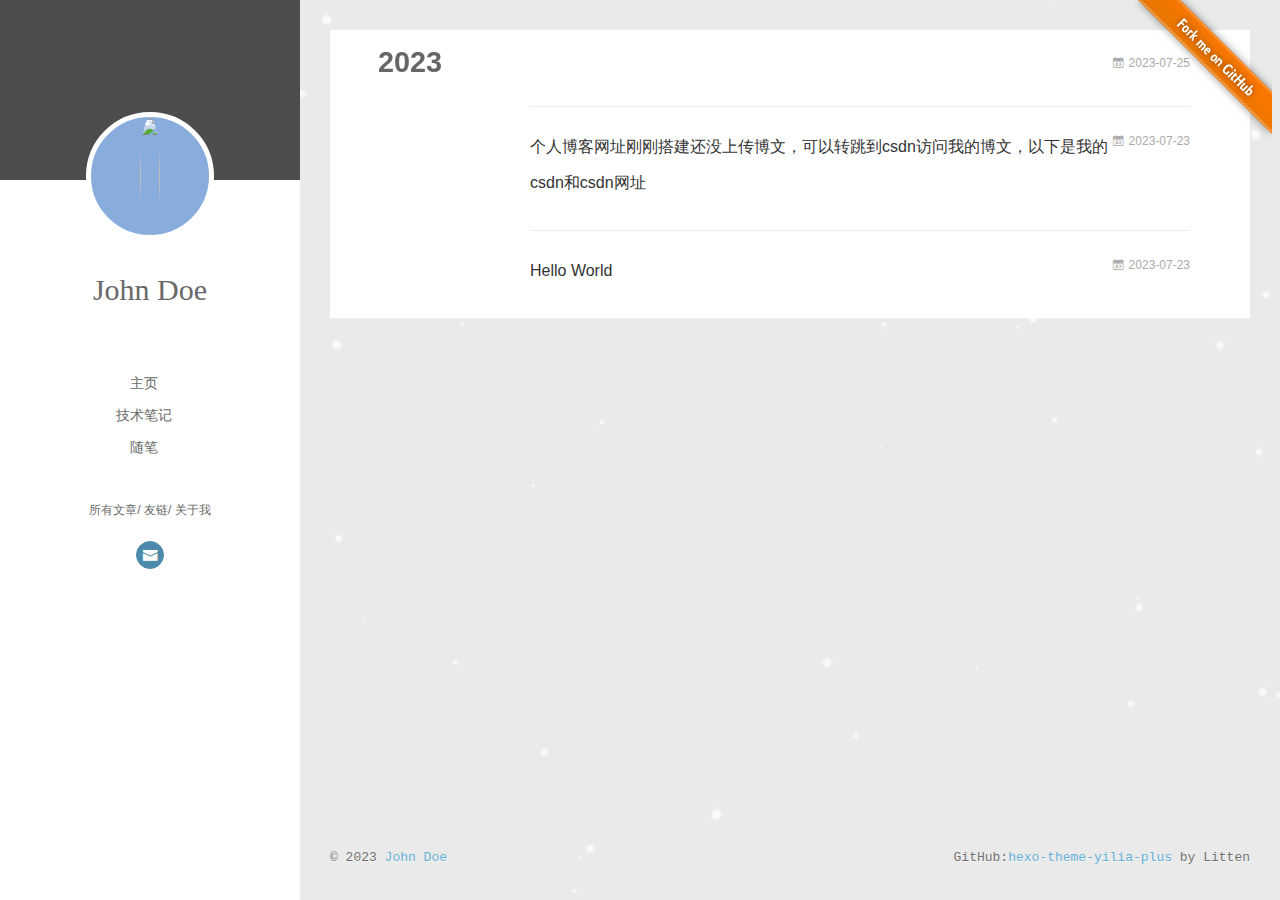
==== commit b9e2f85b: "Site updated: 2023-07-25 11:15:01" ====
--- a/archives/index.html
+++ b/archives/index.html
@@ -71,7 +71,7 @@
 			
 				<li><a href="/" target="_blank">主页</a></li>
 			
-				<li><a href="https://blog.csdn.net/m0_53732433?type=blog" target="_blank">技术笔记</a></li>
+				<li><a href="https://blog.csdn.net/m0_53732433" target="_blank">技术笔记</a></li>
 			
 				<li><a href="/tags/%E9%9A%8F%E7%AC%94/" target="_blank">随笔</a></li>
 			
@@ -159,7 +159,7 @@
 				
 					<li style="width: 33.333333333333336%"><a href="/">主页</a></li>
 		        
-					<li style="width: 33.333333333333336%"><a target="_blank" rel="noopener" href="https://blog.csdn.net/m0_53732433?type=blog">技术笔记</a></li>
+					<li style="width: 33.333333333333336%"><a target="_blank" rel="noopener" href="https://blog.csdn.net/m0_53732433">技术笔记</a></li>
 		        
 					<li style="width: 33.333333333333336%"><a href="/tags/%E9%9A%8F%E7%AC%94/">随笔</a></li>
 		        
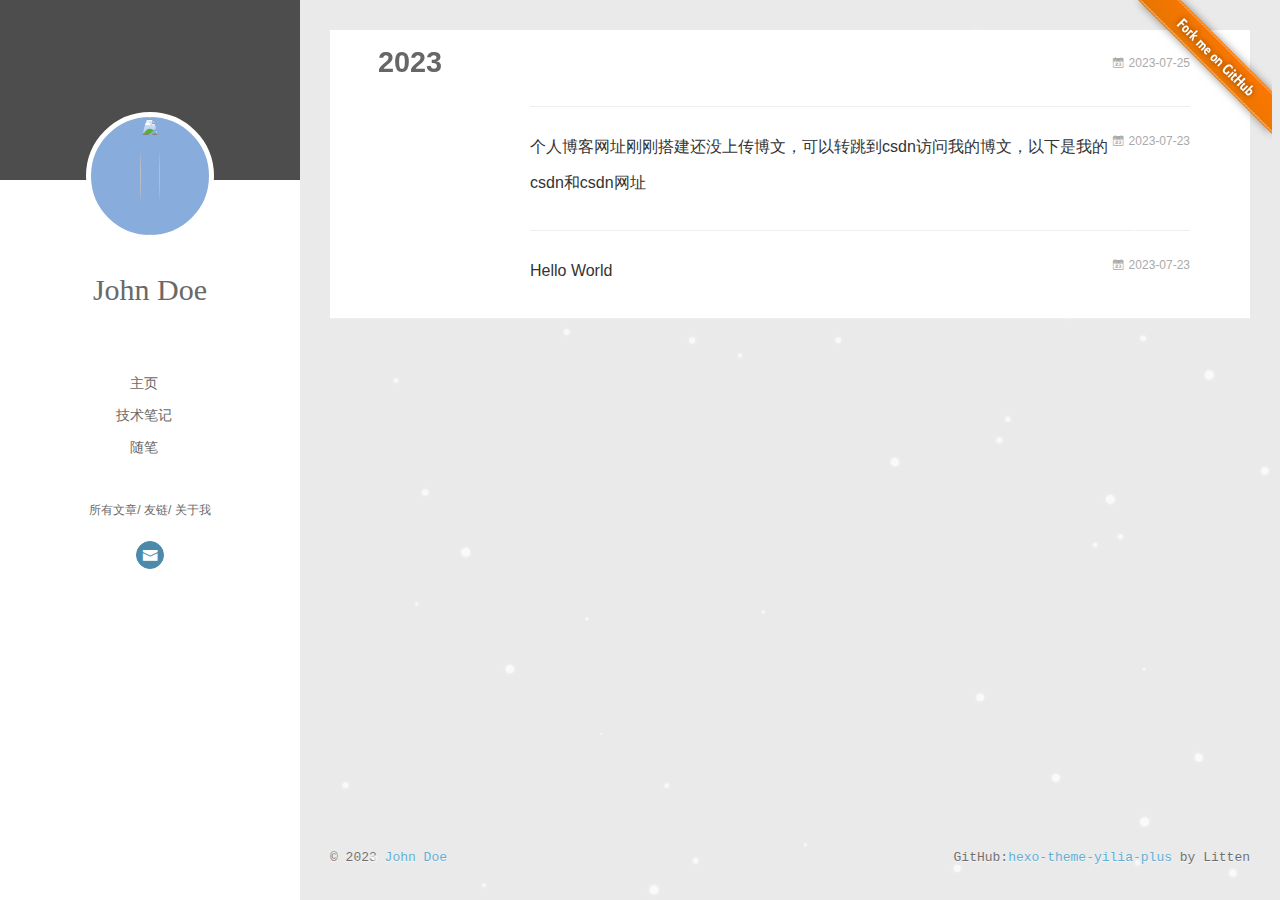
==== commit 778f8d7e: "Site updated: 2023-07-25 15:16:01" ====
--- a/archives/index.html
+++ b/archives/index.html
@@ -59,7 +59,7 @@
 <div class="intrude-less">
 	<header id="header" class="inner">
 		<a href="/" class="profilepic">
-			<img src="/../img/19.jpg" class="js-avatar">
+			<img src="/img/19.jpg" class="js-avatar">
 		</a>
 		<hgroup>
 			<h1 class="header-author"><a href="/">John Doe</a></h1>
@@ -125,7 +125,7 @@
 		<header id="header" class="inner">
 			<div class="profilepic">
 				<a href="/">
-					<img src="/../img/19.jpg" class="js-avatar">
+					<img src="/img/19.jpg" class="js-avatar">
 				</a>
 			</div>
 			<hgroup>
@@ -518,7 +518,7 @@
     	<section class="tools-section tools-section-me" q-show="aboutme">
         
           
-  	  		<div class="aboutme-wrap" id="aboutme">新开的个人博客有些内容还没上传，请访问csdn</div>
+  	  		<div class="aboutme-wrap" id="aboutme">一个新手程序员，感谢您的关注</div>
   	  	
     	</section>
     
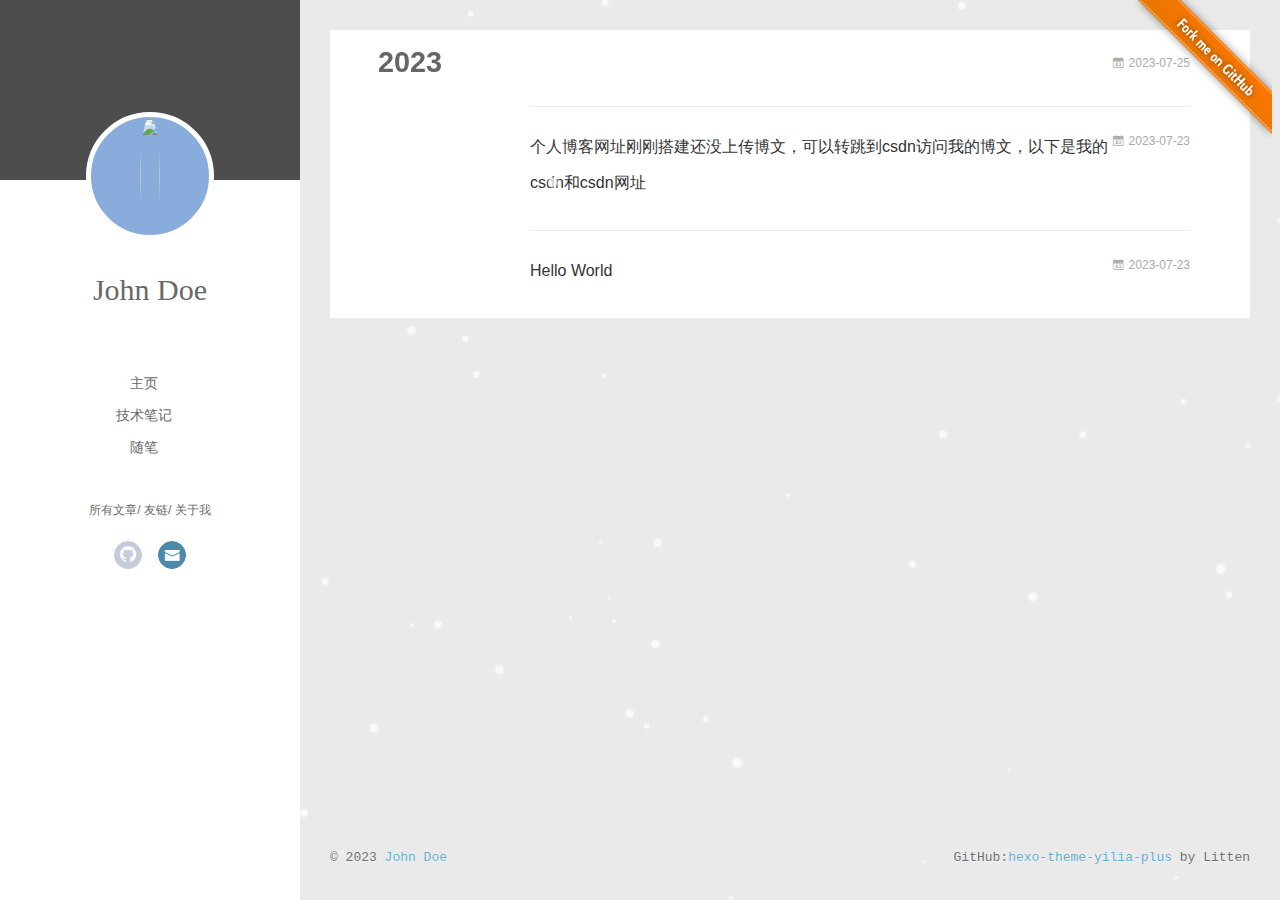
==== commit 59d867d9: "Site updated: 2023-07-25 15:19:06" ====
--- a/archives/index.html
+++ b/archives/index.html
@@ -94,6 +94,11 @@
 		</nav>
 		<nav class="header-nav">
 			<div class="social">
+				
+					
+						<a class="github" href="http://xiaoliu1688.hithub" 
+												title="GitHub" target="_blank"><i class="icon-github"></i></a>
+					
 				
 					
 						<a class="mail" href="mailto:2760598291@qq.com" 
@@ -144,6 +149,11 @@
 			
 			<nav class="header-nav">
 				<div class="social">
+					
+						
+						<a class="github" target="_blank" 
+							href="http://xiaoliu1688.hithub" title="GitHub"><i class="icon-github"></i></a>
+						
 					
 						
 						<a class="mail" target="_blank" 
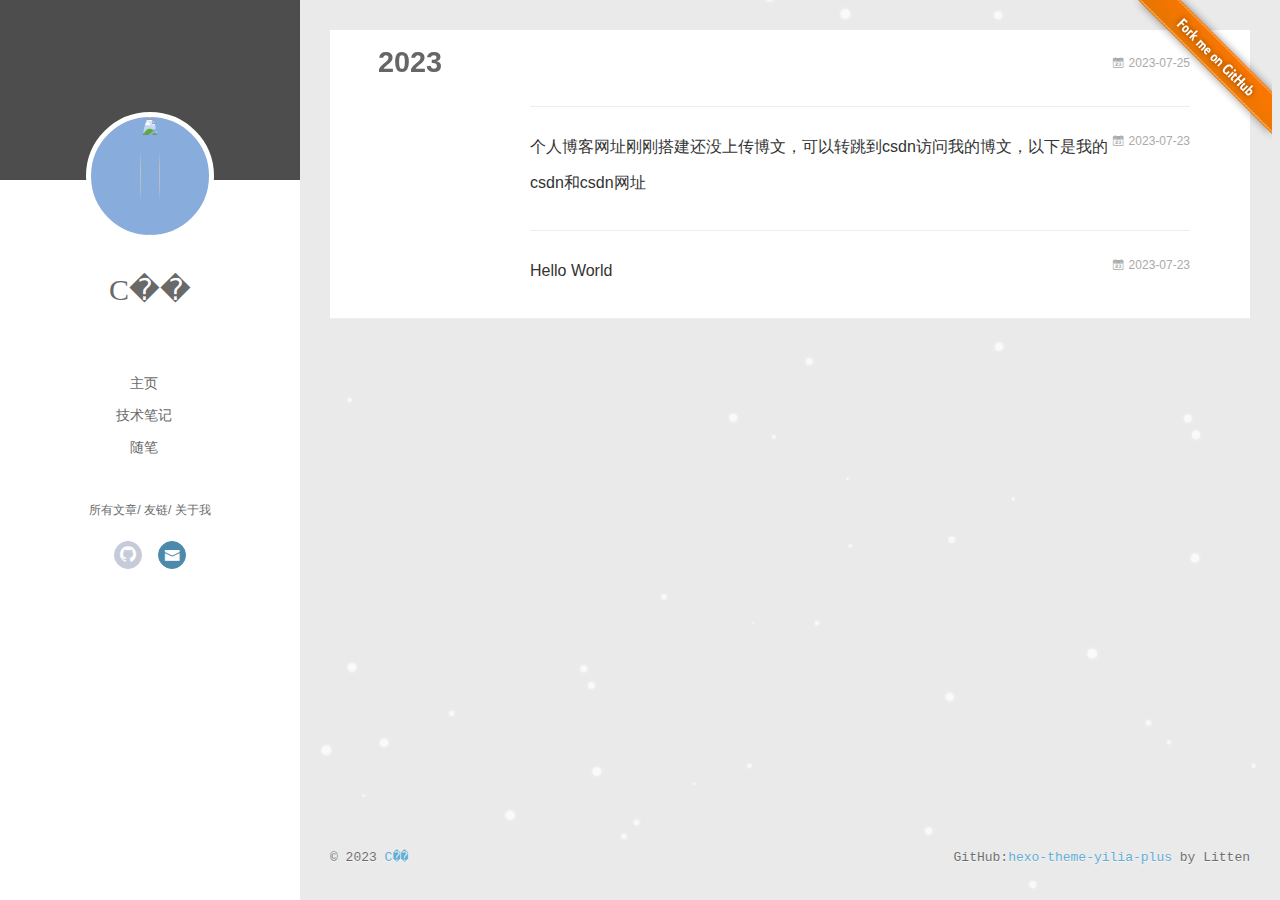
==== commit 0a8459f8: "Site updated: 2023-07-25 15:28:18" ====
--- a/archives/index.html
+++ b/archives/index.html
@@ -15,7 +15,7 @@
 <meta property="og:url" content="http://example.com/archives/index.html">
 <meta property="og:site_name" content="xiaoliu">
 <meta property="og:locale" content="zh_CN">
-<meta property="article:author" content="John Doe">
+<meta property="article:author" content="С��">
 <meta name="twitter:card" content="summary">
   
     <link rel="alternative" href="/atom.xml" title="xiaoliu" type="application/atom+xml">
@@ -62,7 +62,7 @@
 			<img src="/img/19.jpg" class="js-avatar">
 		</a>
 		<hgroup>
-			<h1 class="header-author"><a href="/">John Doe</a></h1>
+			<h1 class="header-author"><a href="/">С��</a></h1>
 		</hgroup>
 		
 
@@ -134,7 +134,7 @@
 				</a>
 			</div>
 			<hgroup>
-			  <h1 class="header-author js-header-author">John Doe</h1>
+			  <h1 class="header-author js-header-author">С��</h1>
 			</hgroup>
 			
 			
@@ -300,7 +300,7 @@
   <div class="outer">
     <div id="footer-info">
     	<div class="footer-left">
-    		&copy; 2023 <a href="http://example.com/" target="_blank">John Doe</a>
+    		&copy; 2023 <a href="http://example.com/" target="_blank">С��</a>
     	</div>
       	<div class="footer-right">
 			
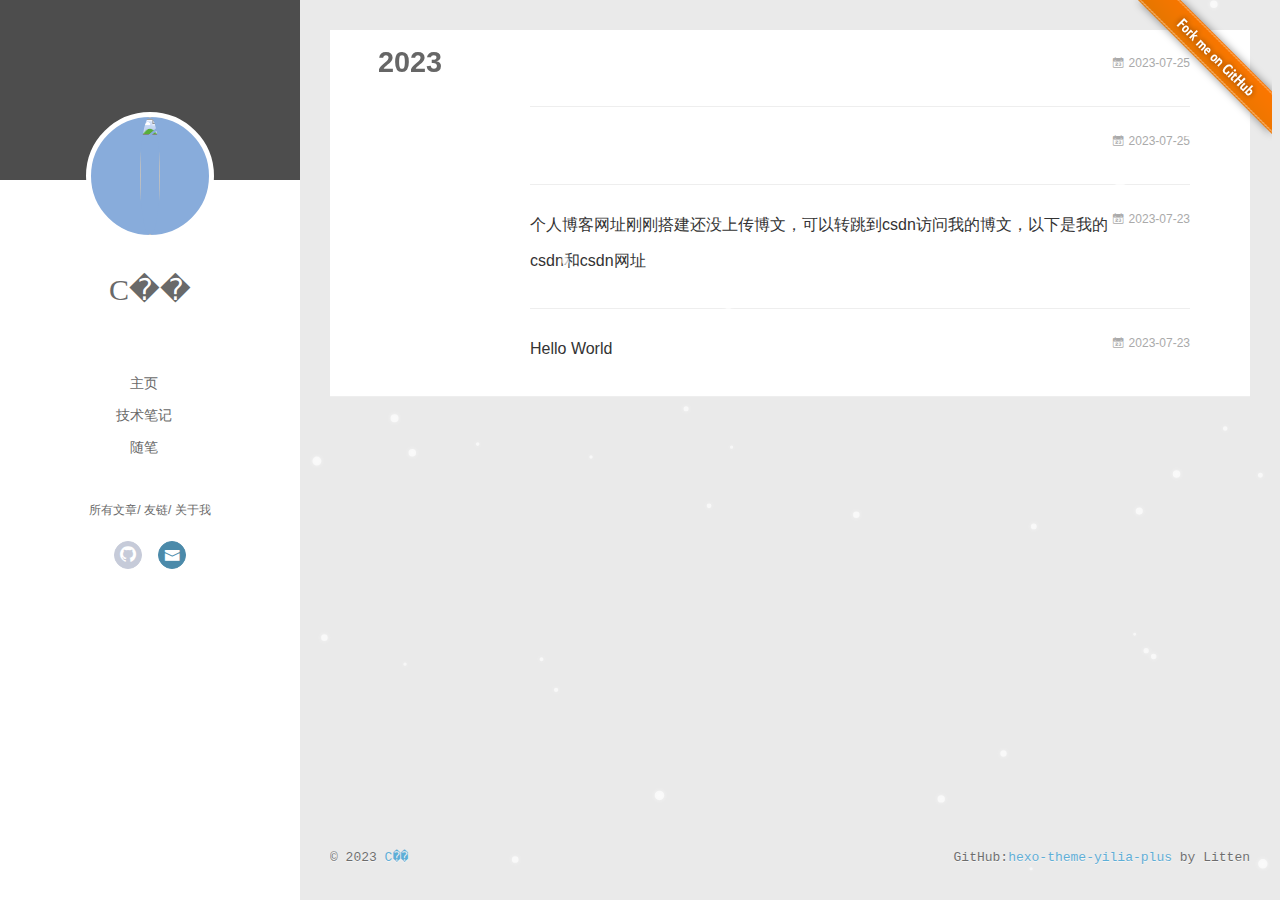
==== commit de381a33: "Site updated: 2023-07-25 15:33:22" ====
--- a/archives/index.html
+++ b/archives/index.html
@@ -199,6 +199,30 @@
           <a href="/archives/2023" class="archive-year">2023</a>
         </div>
         <div class="archives">
+    
+    <article class="archive-article archive-type-post">
+  <div class="archive-article-inner">
+    <header class="archive-article-header">
+      	<div class="article-meta">
+	      	
+<a href="/2023/07/25/%E5%85%B3%E4%BA%8Espring%E7%9A%84%E5%AD%A6%E4%B9%A0%E7%AC%94%E8%AE%B0/" class="archive-article-date">
+        <time datetime="2023-07-25T07:30:46.098Z" itemprop="datePublished"><i class="icon-calendar icon"></i>2023-07-25</time>
+</a>
+
+        </div>
+    	 
+
+        <div class="article-info info-on-right">
+          
+          
+
+        </div>
+        <div class="clearfix"></div>
+    </header>
+  </div>
+</article>
+  
+    
     
     <article class="archive-article archive-type-post">
   <div class="archive-article-inner">
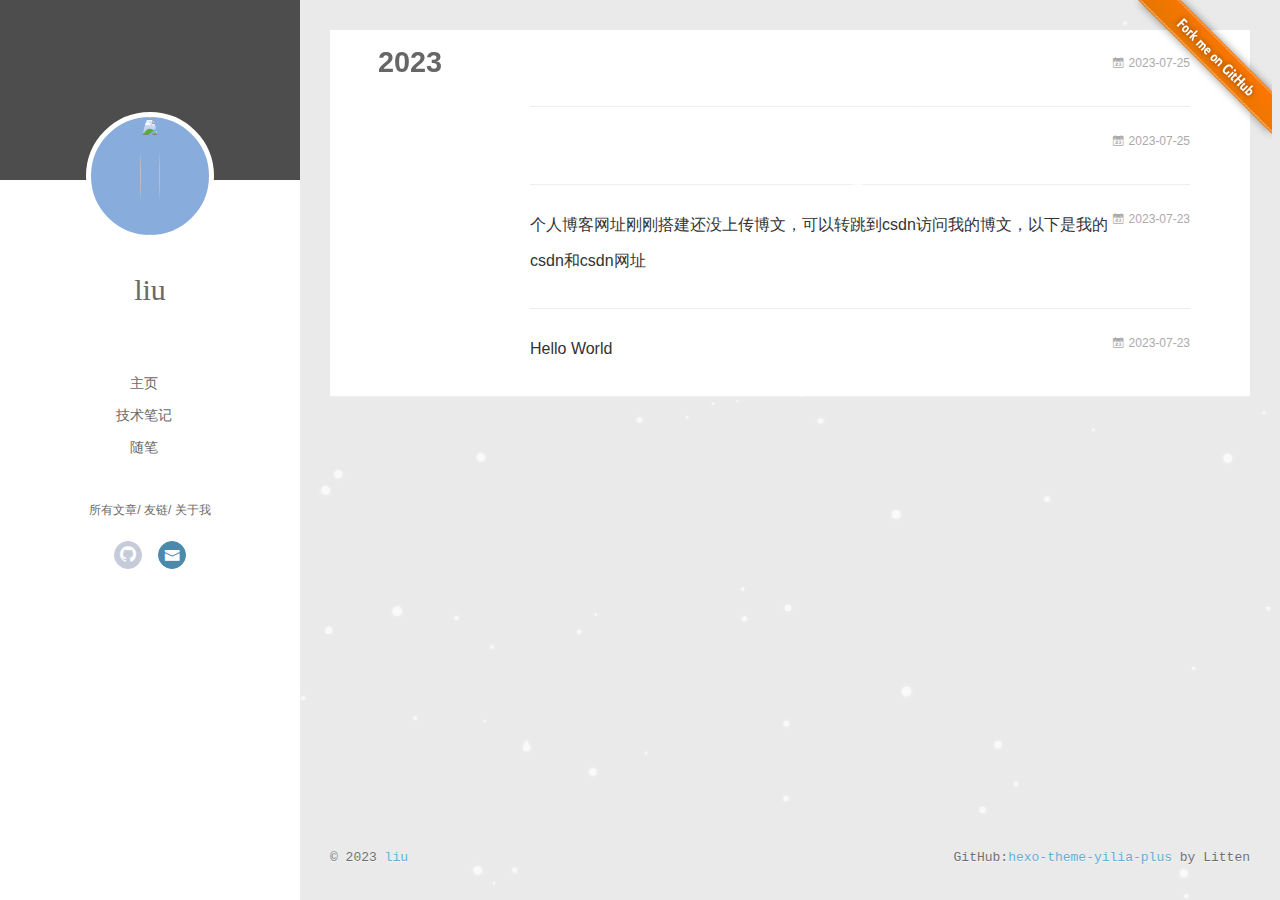
==== commit 4df8e84b: "Site updated: 2023-07-25 15:35:40" ====
--- a/archives/index.html
+++ b/archives/index.html
@@ -15,7 +15,7 @@
 <meta property="og:url" content="http://example.com/archives/index.html">
 <meta property="og:site_name" content="xiaoliu">
 <meta property="og:locale" content="zh_CN">
-<meta property="article:author" content="С��">
+<meta property="article:author" content="liu">
 <meta name="twitter:card" content="summary">
   
     <link rel="alternative" href="/atom.xml" title="xiaoliu" type="application/atom+xml">
@@ -62,7 +62,7 @@
 			<img src="/img/19.jpg" class="js-avatar">
 		</a>
 		<hgroup>
-			<h1 class="header-author"><a href="/">С��</a></h1>
+			<h1 class="header-author"><a href="/">liu</a></h1>
 		</hgroup>
 		
 
@@ -134,7 +134,7 @@
 				</a>
 			</div>
 			<hgroup>
-			  <h1 class="header-author js-header-author">С��</h1>
+			  <h1 class="header-author js-header-author">liu</h1>
 			</hgroup>
 			
 			
@@ -324,7 +324,7 @@
   <div class="outer">
     <div id="footer-info">
     	<div class="footer-left">
-    		&copy; 2023 <a href="http://example.com/" target="_blank">С��</a>
+    		&copy; 2023 <a href="http://example.com/" target="_blank">liu</a>
     	</div>
       	<div class="footer-right">
 			
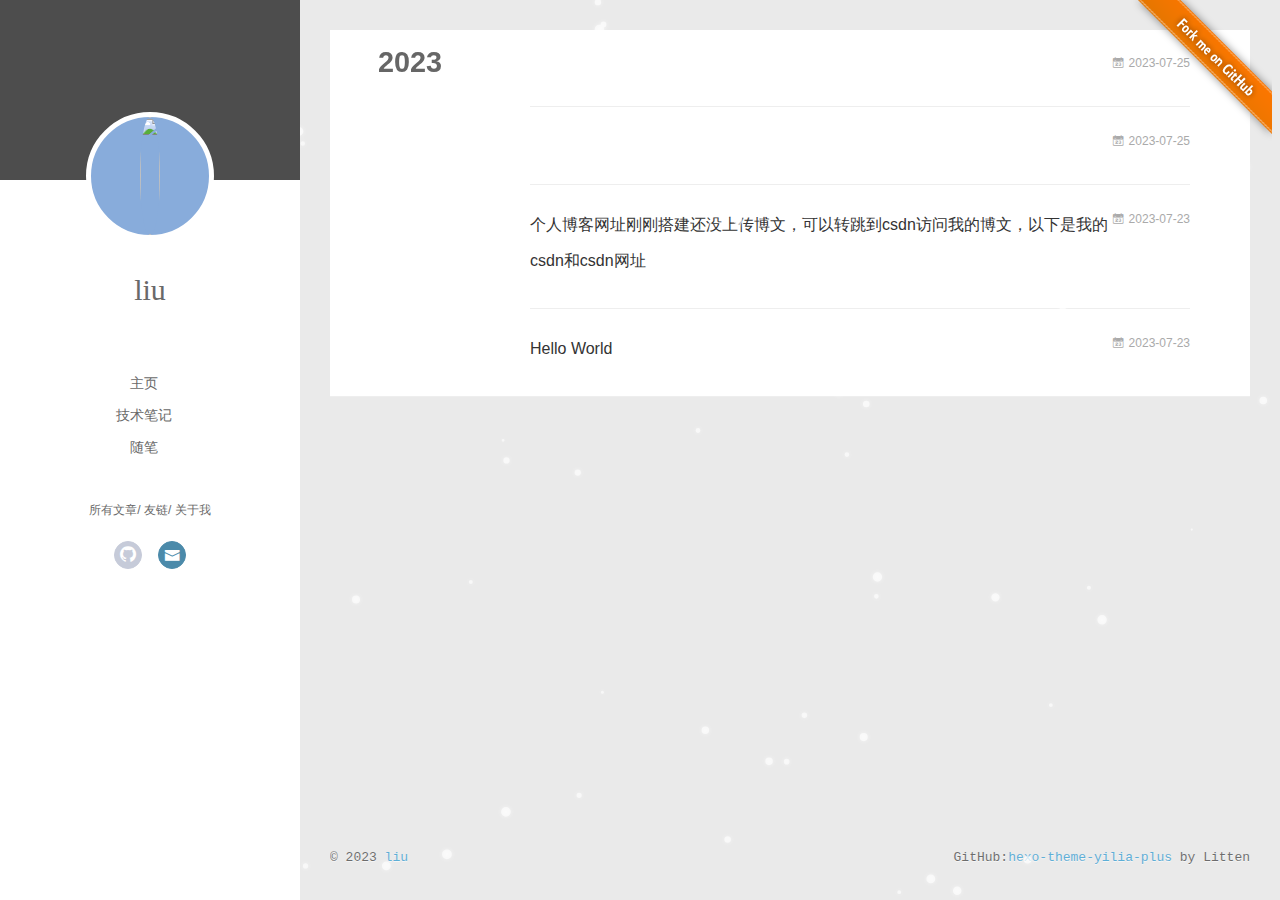
==== commit cee19ce5: "Site updated: 2023-07-26 19:41:11" ====
--- a/archives/index.html
+++ b/archives/index.html
@@ -69,11 +69,11 @@
 		<nav class="header-menu">
 			<ul>
 			
-				<li><a href="/" target="_blank">主页</a></li>
-			
-				<li><a href="https://blog.csdn.net/m0_53732433" target="_blank">技术笔记</a></li>
-			
-				<li><a href="/tags/%E9%9A%8F%E7%AC%94/" target="_blank">随笔</a></li>
+				<li><a href="/" >主页</a></li>
+			
+				<li><a target="_blank" rel="noopener" href="https://blog.csdn.net/m0_53732433" >技术笔记</a></li>
+			
+				<li><a href="/tags/%E9%9A%8F%E7%AC%94/" >随笔</a></li>
 			
 			</ul>
 		</nav>
@@ -96,13 +96,13 @@
 			<div class="social">
 				
 					
-						<a class="github" href="http://xiaoliu1688.hithub" 
-												title="GitHub" target="_blank"><i class="icon-github"></i></a>
+						<a class="github" target="_blank" rel="noopener" href="http://xiaoliu1688.hithub" 
+												title="GitHub" ><i class="icon-github"></i></a>
 					
 				
 					
 						<a class="mail" href="mailto:2760598291@qq.com" 
-												title="邮件联系" target="_blank"><i class="icon-mail"></i></a>
+												title="邮件联系" ><i class="icon-mail"></i></a>
 					
 				
 			</div>
@@ -262,8 +262,8 @@
   
     <h1 itemprop="name">
 	
-	  <a class="archive-article-title" href="/2023/07/23/%E6%88%91%E7%9A%84%E7%AC%AC%E4%B8%80%E7%AF%87%E5%8D%9A%E5%AE%A2/" target="_blank">个人博客网址刚刚搭建还没上传博文，可以转跳到csdn访问我的博文，以下是我的csdn和csdn网址</a>
-  
+	  <a class="archive-article-title" href="/2023/07/23/%E6%88%91%E7%9A%84%E7%AC%AC%E4%B8%80%E7%AF%87%E5%8D%9A%E5%AE%A2/">个人博客网址刚刚搭建还没上传博文，可以转跳到csdn访问我的博文，以下是我的csdn和csdn网址</a>
+	
     </h1>
   
 
@@ -294,8 +294,8 @@
   
     <h1 itemprop="name">
 	
-	  <a class="archive-article-title" href="/2023/07/23/hello-world/" target="_blank">Hello World</a>
-  
+	  <a class="archive-article-title" href="/2023/07/23/hello-world/">Hello World</a>
+	
     </h1>
   
 
@@ -359,7 +359,7 @@
 		isArchive: true,
 		isTag: false,
 		isCategory: false,
-		open_in_new: true,
+		open_in_new: false,
 		toc_hide_index: true,
 		root: "/",
 		innerArchive: true,
